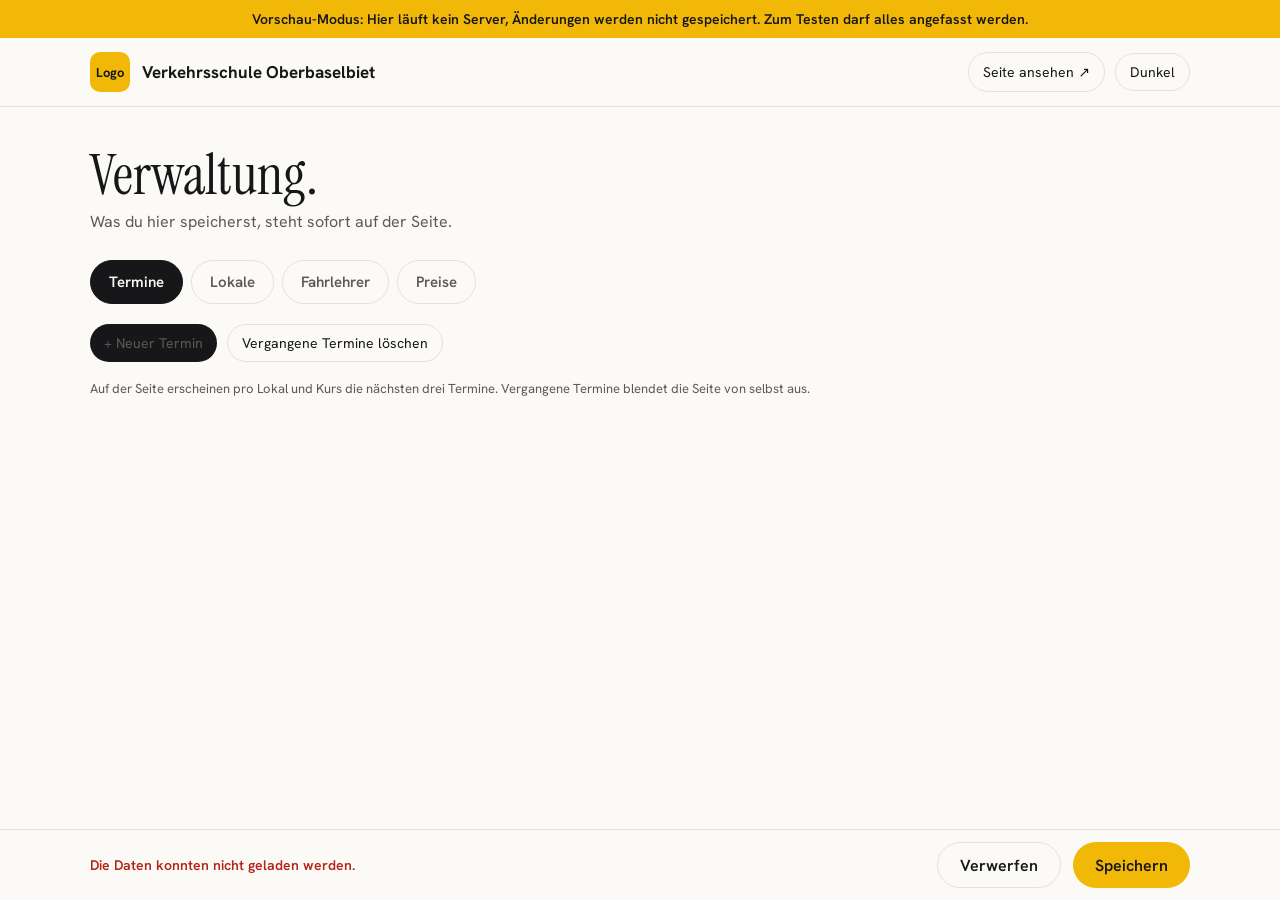
==== verwaltung/index.html @ 42000fa1 "Verwaltung für die Fahrlehrer: Login, Termine, Lokale, Fahrlehrer und Preise pflegen verwaltung/ ist" ====
<!doctype html>
<html lang="de-CH">
<head>
<meta charset="utf-8">
<meta name="viewport" content="width=device-width, initial-scale=1">
<meta name="robots" content="noindex, nofollow">
<title>Verwaltung · Verkehrsschule Oberbaselbiet</title>
<link rel="preconnect" href="https://fonts.googleapis.com">
<link href="https://fonts.googleapis.com/css2?family=Instrument+Serif:ital@0;1&family=Hanken+Grotesk:wght@400;500;600;700&display=swap" rel="stylesheet">
<style>
body{margin:0}
[hidden]{display:none !important}
.site{--bg:#FBFAF7;--surface:#FFFFFF;--line:#E6E2DA;--ink:#17171A;--muted:#5C5A57;--accent:#F2B807;--accentInk:#17171A;--soft:#F3F0E9;--rot:#B42318;--gruen:#1F7A3E;
  min-height:100vh;background:var(--bg);color:var(--ink);font-family:"Hanken Grotesk",system-ui,sans-serif;transition:background .3s,color .3s}
.site.dark{--bg:#0F1012;--surface:#181A1D;--line:#2A2D31;--ink:#F2F1EE;--muted:#A8A6A1;--accent:#F5C531;--accentInk:#111111;--soft:#1D2024;--rot:#F97066;--gruen:#5BD08A}
a{color:var(--ink)}
.serif{font-family:"Instrument Serif",Georgia,serif;font-weight:400}
input,textarea,select{font:inherit;color:var(--ink);background:var(--surface);border:1px solid var(--line);border-radius:12px;padding:12px 14px;min-height:46px;box-sizing:border-box;width:100%}
textarea{min-height:120px;line-height:1.5;resize:vertical}
input:focus,textarea:focus,select:focus{outline:2px solid var(--accent);outline-offset:1px}
input[type=checkbox]{width:22px;height:22px;min-height:22px;padding:0;margin:0}
label{display:flex;flex-direction:column;gap:6px;font-size:14px;font-weight:600}
label.zeile{flex-direction:row;align-items:center;gap:10px;font-weight:500}
.btn{display:inline-flex;align-items:center;justify-content:center;min-height:46px;padding:0 22px;border-radius:999px;border:none;background:var(--ink);color:var(--bg);font:inherit;font-weight:600;cursor:pointer;text-decoration:none;white-space:nowrap}
.btn:hover{opacity:.88}
.btn.gelb{background:var(--accent);color:var(--accentInk)}
.btn.ghost{background:transparent;color:var(--ink);border:1px solid var(--line)}
.btn.ghost:hover{border-color:var(--ink);opacity:1}
.btn.klein{min-height:38px;padding:0 14px;font-size:14px}
.btn:disabled{opacity:.5;cursor:default}
header{position:sticky;top:0;z-index:10;background:var(--bg);border-bottom:1px solid var(--line)}
.kopf{max-width:1100px;margin:0 auto;padding:14px 24px;display:flex;align-items:center;gap:16px;flex-wrap:wrap}
.kopf .logo{display:flex;align-items:center;gap:12px;text-decoration:none;font-weight:700;font-size:17px}
.kopf .logo span.mark{width:40px;height:40px;border-radius:10px;background:var(--accent);color:var(--accentInk);display:flex;align-items:center;justify-content:center;font-size:13px}
.kopf .rechts{margin-left:auto;display:flex;align-items:center;gap:10px;flex-wrap:wrap;font-size:14px;color:var(--muted)}
main{max-width:1100px;margin:0 auto;padding:40px 24px 120px}
h1{margin:0 0 8px;font-size:clamp(36px,5vw,56px);line-height:1}
.hinweis{background:var(--accent);color:var(--accentInk);text-align:center;font-size:14px;font-weight:600;padding:10px 16px}
.karte{background:var(--surface);border:1px solid var(--line);border-radius:20px;padding:24px;display:flex;flex-direction:column;gap:16px}
.reiter{display:flex;gap:8px;flex-wrap:wrap;margin:28px 0 20px}
.reiter button{background:transparent;border:1px solid var(--line);border-radius:999px;color:var(--muted);font:inherit;font-size:15px;font-weight:600;padding:0 18px;min-height:44px;cursor:pointer}
.reiter button[aria-selected=true]{background:var(--ink);color:var(--bg);border-color:var(--ink)}
.raster{display:grid;grid-template-columns:repeat(auto-fit,minmax(220px,1fr));gap:14px}
.liste{display:flex;flex-direction:column;gap:14px}
.eintrag{background:var(--surface);border:1px solid var(--line);border-radius:16px;padding:18px;display:flex;flex-direction:column;gap:14px}
.eintrag.vorbei{opacity:.6}
.eintrag .titel{display:flex;justify-content:space-between;align-items:center;gap:12px;flex-wrap:wrap}
.eintrag .titel strong{font-size:17px}
.eintrag .vorschau{font-size:15px;color:var(--muted)}
.tage{display:flex;flex-wrap:wrap;gap:8px;align-items:center}
.tage input{width:auto;min-width:160px}
.tage button{background:transparent;border:1px solid var(--line);border-radius:999px;min-height:38px;padding:0 12px;font:inherit;font-size:14px;cursor:pointer;color:var(--ink)}
.fuss{position:fixed;left:0;right:0;bottom:0;background:var(--bg);border-top:1px solid var(--line);padding:12px 24px}
.fuss .innen{max-width:1100px;margin:0 auto;display:flex;align-items:center;gap:12px;flex-wrap:wrap}
.fuss .meldung{font-size:14px;color:var(--muted);flex:1 1 200px}
.fuss .meldung.ok{color:var(--gruen)}
.fuss .meldung.fehler{color:var(--rot);font-weight:600}
.lokalgruppe h2{margin:28px 0 12px;font-size:30px}
.lokalgruppe:first-child h2{margin-top:0}
.klein{font-size:13px;color:var(--muted);font-weight:400}
.fehlertext{color:var(--rot);font-weight:600;font-size:15px}
.login{max-width:420px;margin:40px auto 0}
.zeile-oben{display:flex;justify-content:space-between;align-items:flex-end;gap:16px;flex-wrap:wrap}
@media (max-width:600px){main{padding:28px 16px 140px}.karte,.eintrag{padding:16px}}
</style>
</head>
<body>
<div class="site" id="site">
<div class="hinweis" id="vorschau-hinweis" hidden>Vorschau-Modus: Hier läuft kein Server, Änderungen werden nicht gespeichert. Zum Testen darf alles angefasst werden.</div>
<header>
<div class="kopf">
<a class="logo" href="../"><span class="mark">Logo</span>Verkehrsschule Oberbaselbiet</a>
<div class="rechts">
<span id="wer" hidden></span>
<a class="btn ghost klein" href="../" target="_blank" rel="noopener">Seite ansehen ↗</a>
<button type="button" class="btn ghost klein" data-action="theme">Dunkel</button>
<button type="button" class="btn ghost klein" data-action="logout" hidden>Abmelden</button>
</div>
</div>
</header>

<main>
<section id="login" hidden>
<div class="login karte">
<h1 class="serif">Verwaltung.</h1>
<p style="margin:0;color:var(--muted);line-height:1.5">Hier pflegt ihr Termine, Lokale, Fahrlehrer und Preise. Melde dich mit deinem Login an.</p>
<form id="login-form" style="display:flex;flex-direction:column;gap:14px">
<label>Benutzername<input type="text" name="benutzer" autocomplete="username" required></label>
<label>Passwort<input type="password" name="passwort" autocomplete="current-password" required></label>
<p class="fehlertext" id="login-fehler" hidden></p>
<button type="submit" class="btn gelb">Anmelden</button>
</form>
</div>
</section>

<section id="app" hidden>
<div class="zeile-oben">
<div>
<h1 class="serif">Verwaltung.</h1>
<p style="margin:0;color:var(--muted)">Was du hier speicherst, steht sofort auf der Seite.</p>
</div>
</div>

<div class="reiter" role="tablist">
<button type="button" role="tab" aria-selected="true" data-reiter="termine">Termine</button>
<button type="button" role="tab" aria-selected="false" data-reiter="lokale">Lokale</button>
<button type="button" role="tab" aria-selected="false" data-reiter="fahrlehrer">Fahrlehrer</button>
<button type="button" role="tab" aria-selected="false" data-reiter="kurse">Preise</button>
</div>

<div id="reiter-termine" role="tabpanel">
<div style="display:flex;gap:10px;flex-wrap:wrap;margin-bottom:18px">
<button type="button" class="btn klein" data-action="termin-neu">+ Neuer Termin</button>
<button type="button" class="btn ghost klein" data-action="vergangene-loeschen">Vergangene Termine löschen</button>
</div>
<p class="klein" style="margin:0 0 16px">Auf der Seite erscheinen pro Lokal und Kurs die nächsten drei Termine. Vergangene Termine blendet die Seite von selbst aus.</p>
<div id="termine-liste"></div>
</div>

<div id="reiter-lokale" role="tabpanel" hidden>
<p class="klein" style="margin:0 0 16px">Die Adresse wird für «Route planen» verwendet. Ohne Adresse steht «[Adresse folgt]». Das Foto ist ein Pfad im Ordner bilder, zum Beispiel bilder/lokal-gelterkinden.jpg.</p>
<div id="lokale-liste" class="liste"></div>
</div>

<div id="reiter-fahrlehrer" role="tabpanel" hidden>
<p class="klein" style="margin:0 0 16px">Kurzportrait: höchstens fünf Sätze, per Du. Die vier Fragen: Was ist dir beim Unterrichten wichtig? Welches Auto, Schaltung oder Automat, welche Kategorien? Welche Region? Etwas Persönliches. Der Bildausschnitt steht als «x% y%», zum Beispiel «50% 30%», damit das Gesicht im Bild bleibt.</p>
<div id="fahrlehrer-liste" class="liste"></div>
</div>

<div id="reiter-kurse" role="tabpanel" hidden>
<p class="klein" style="margin:0 0 16px">Preis ohne «CHF», zum Beispiel 220.00. Leer lassen zeigt «CHF XX.XX».</p>
<div id="kurse-liste" class="liste"></div>
</div>
</section>
</main>

<div class="fuss" id="fuss" hidden>
<div class="innen">
<span class="meldung" id="meldung"></span>
<button type="button" class="btn ghost" data-action="verwerfen">Verwerfen</button>
<button type="button" class="btn gelb" data-action="speichern">Speichern</button>
</div>
</div>
</div>
<script src="verwaltung.js"></script>
</body>
</html>
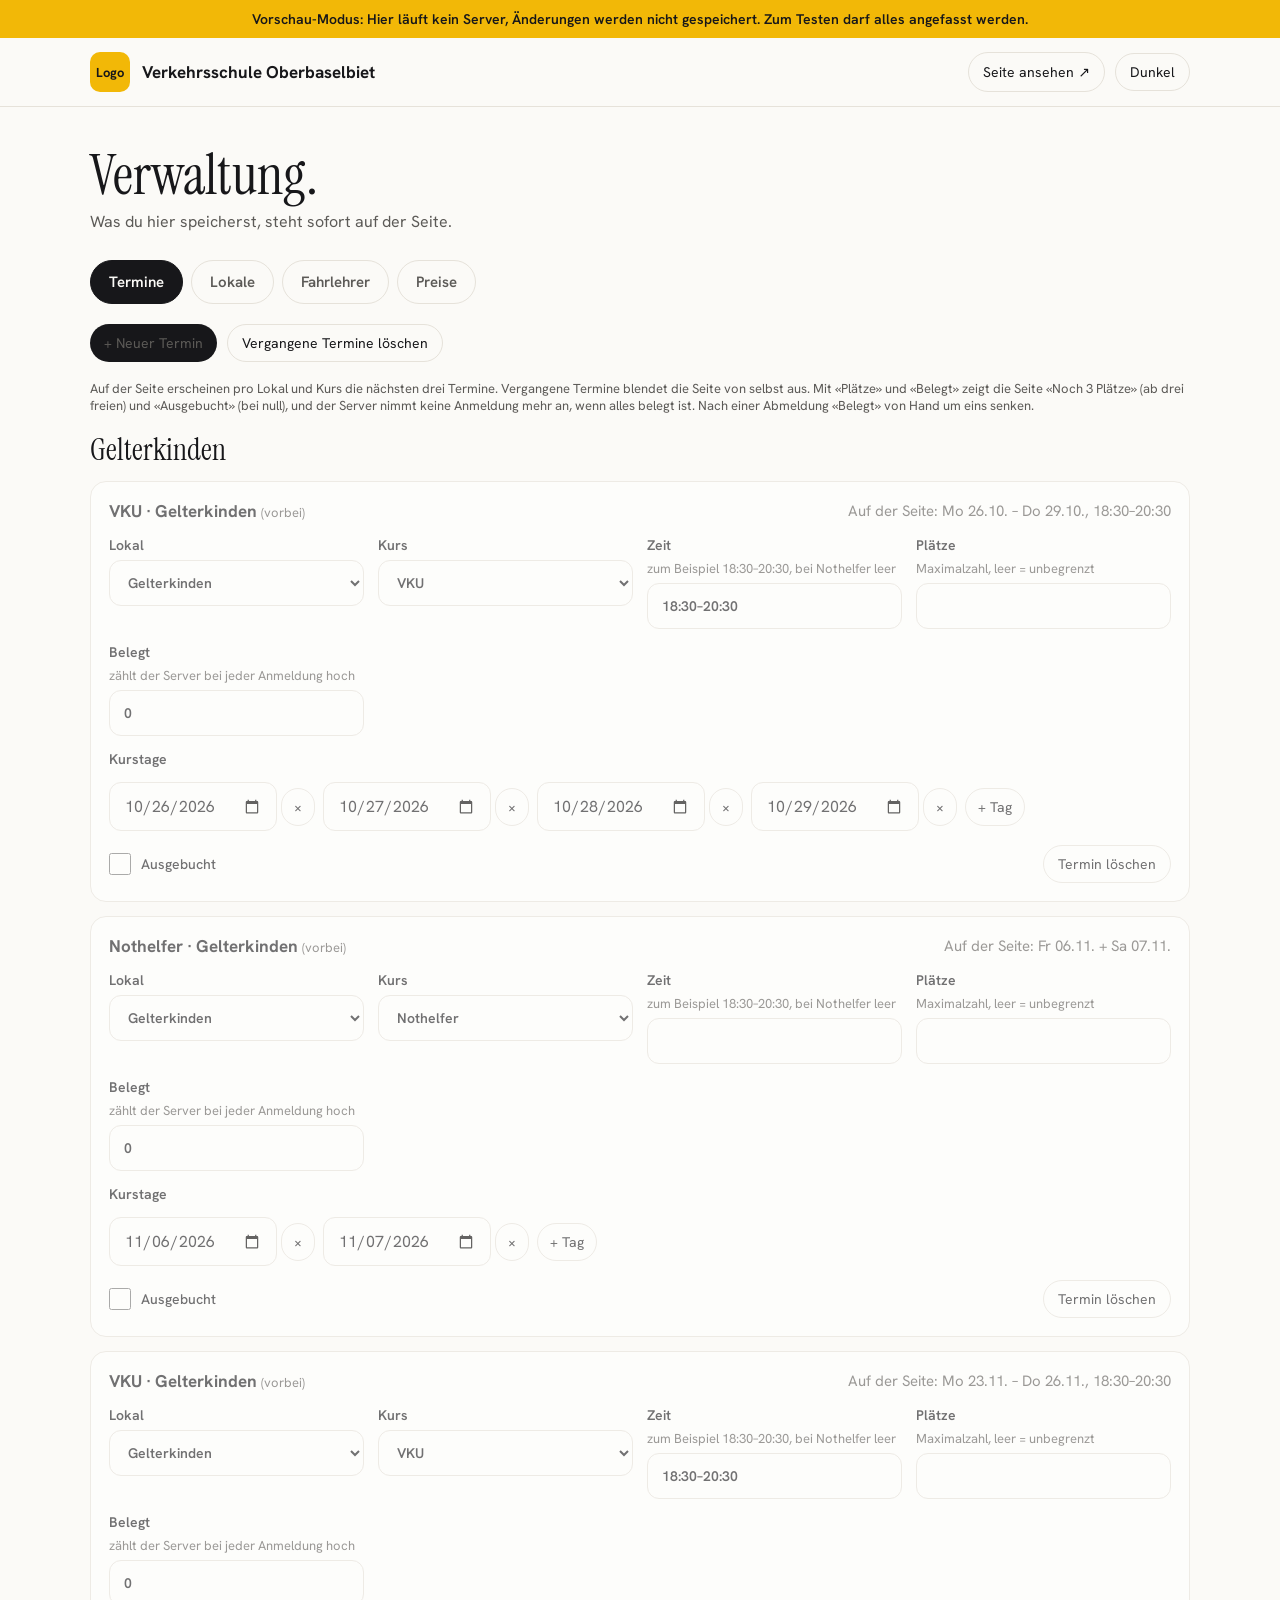
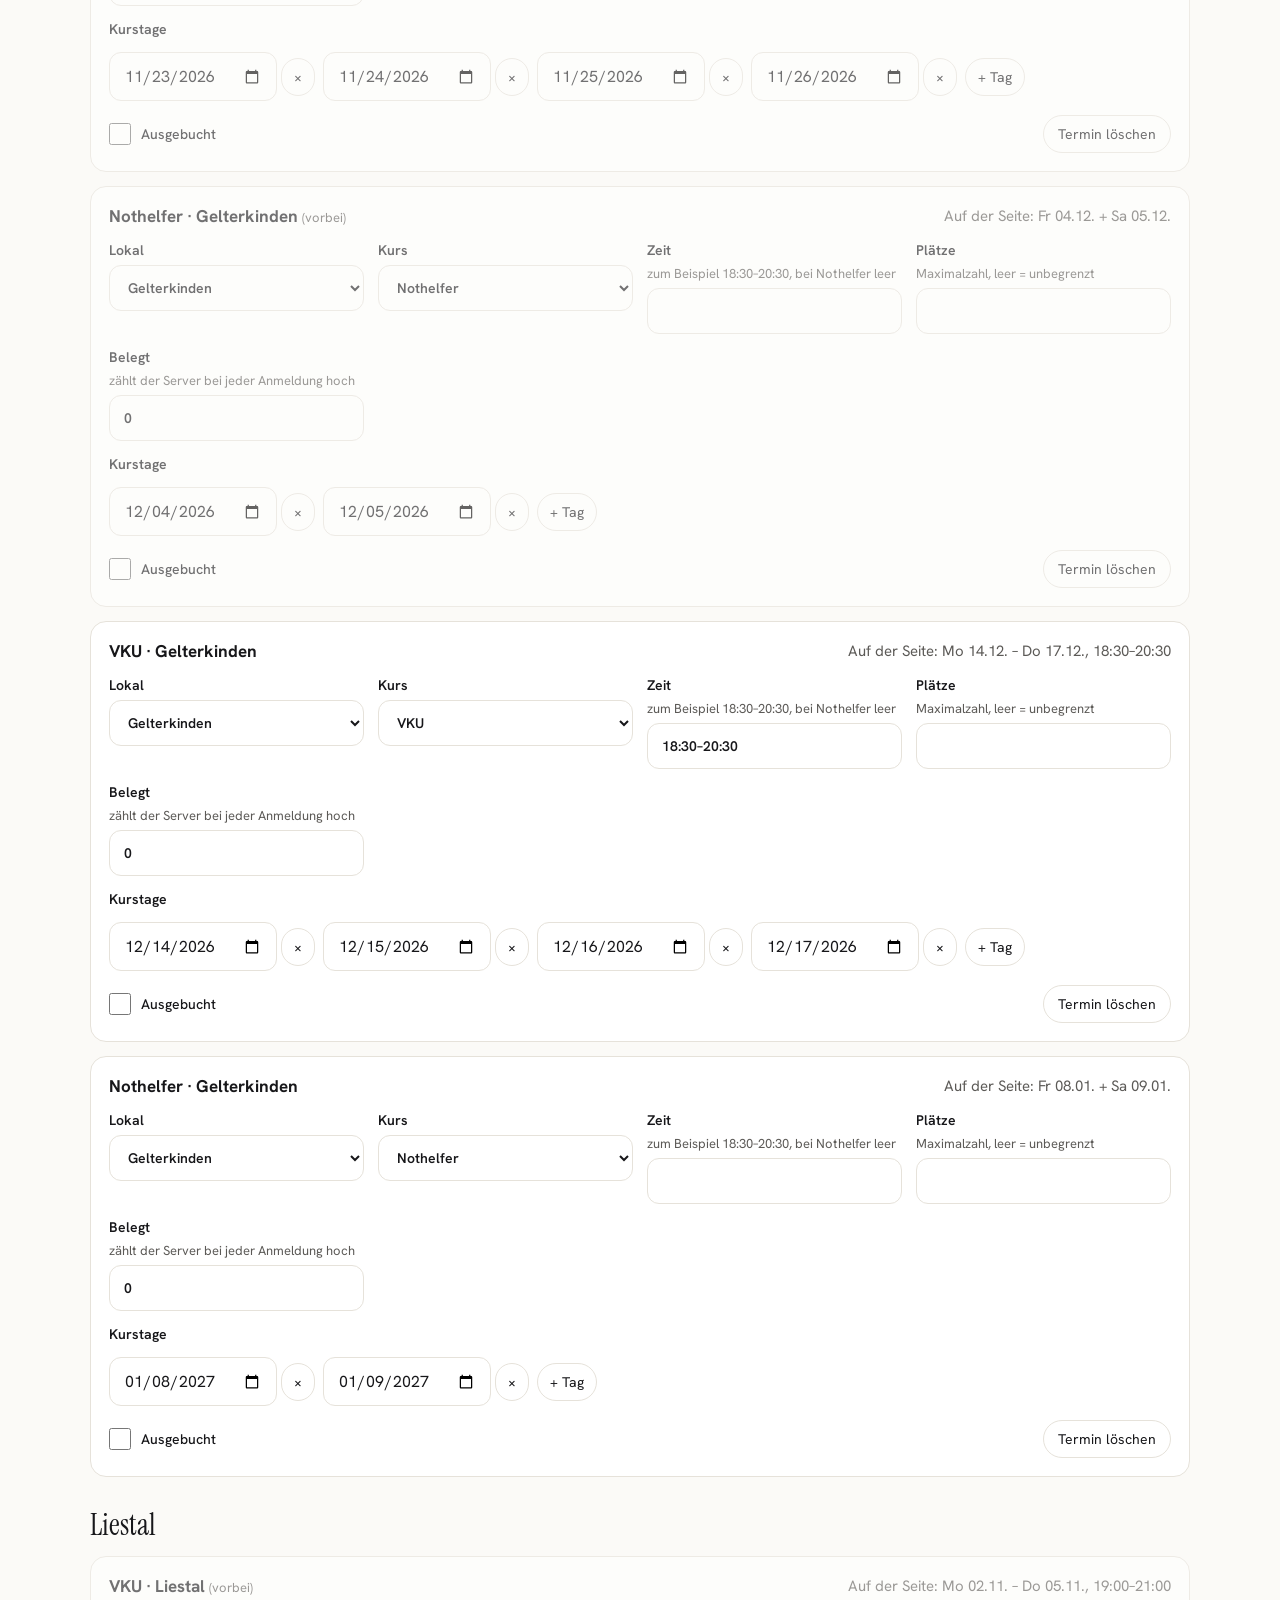
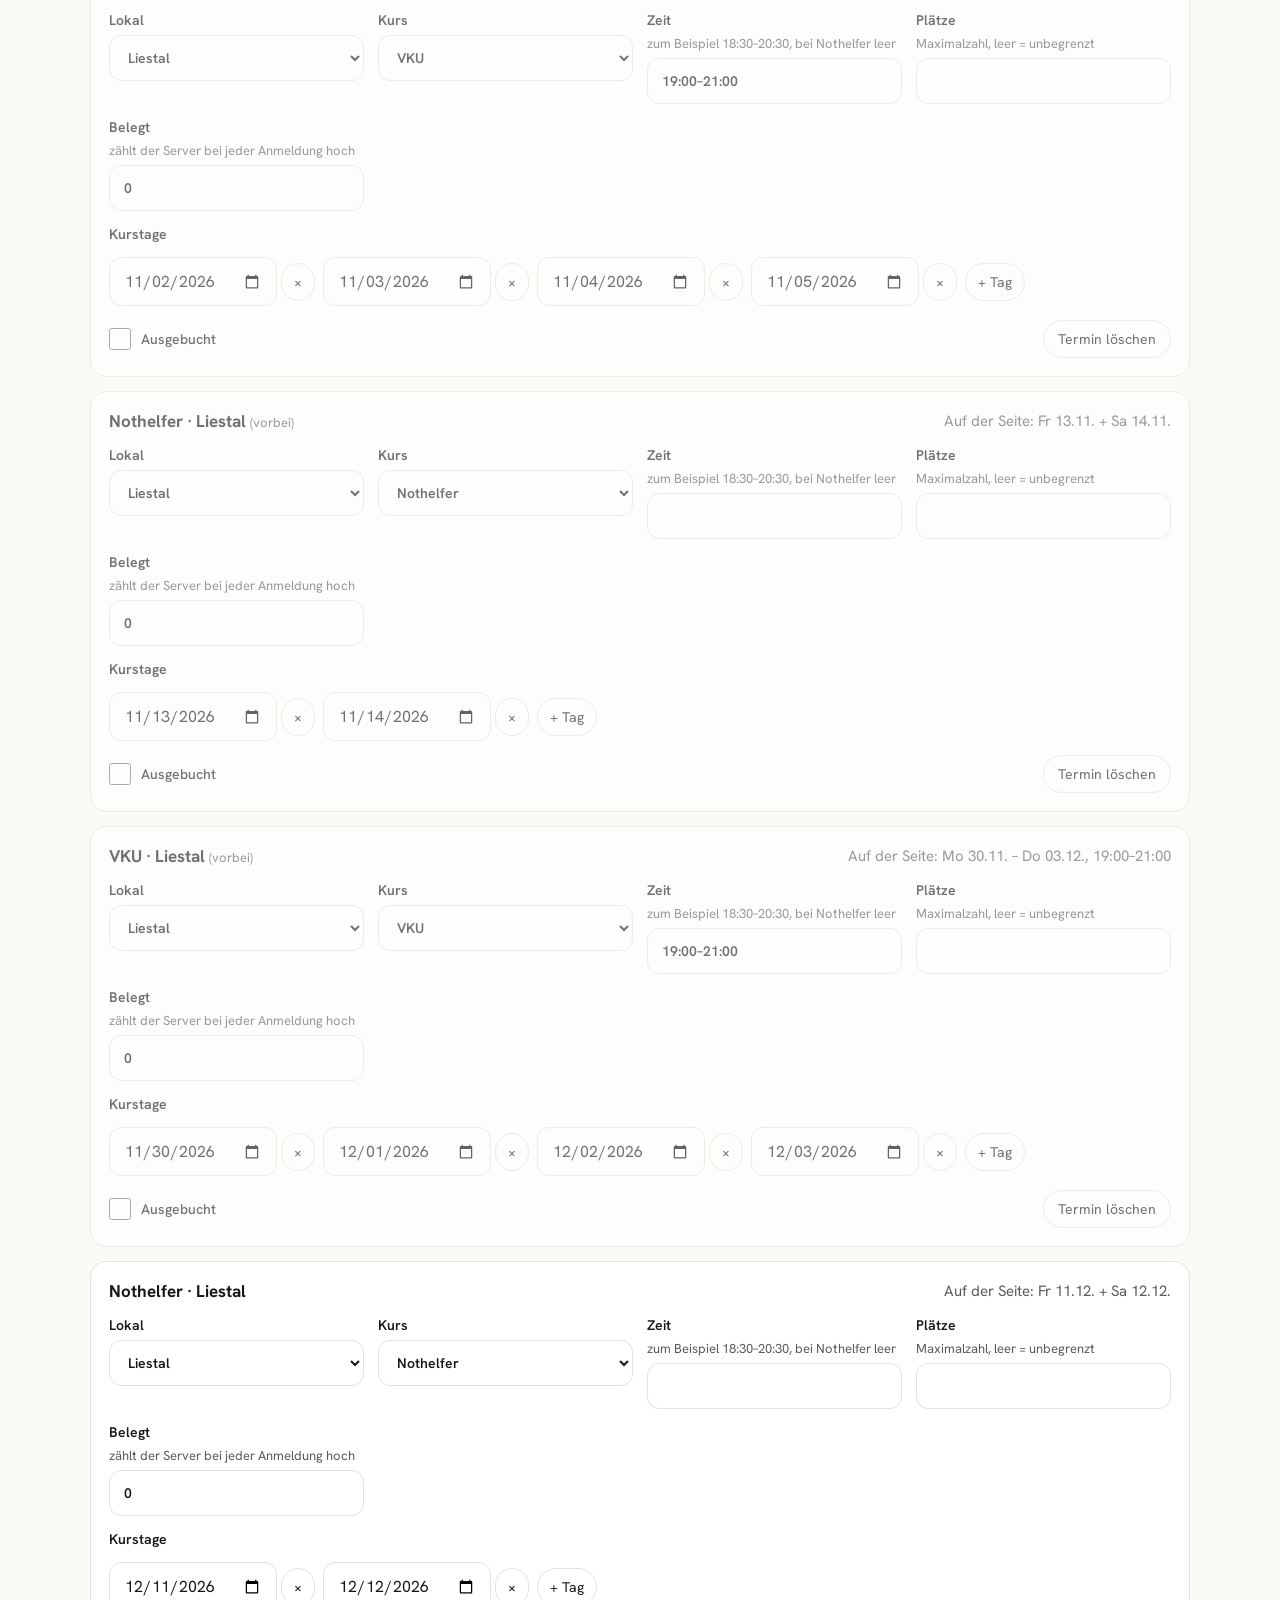
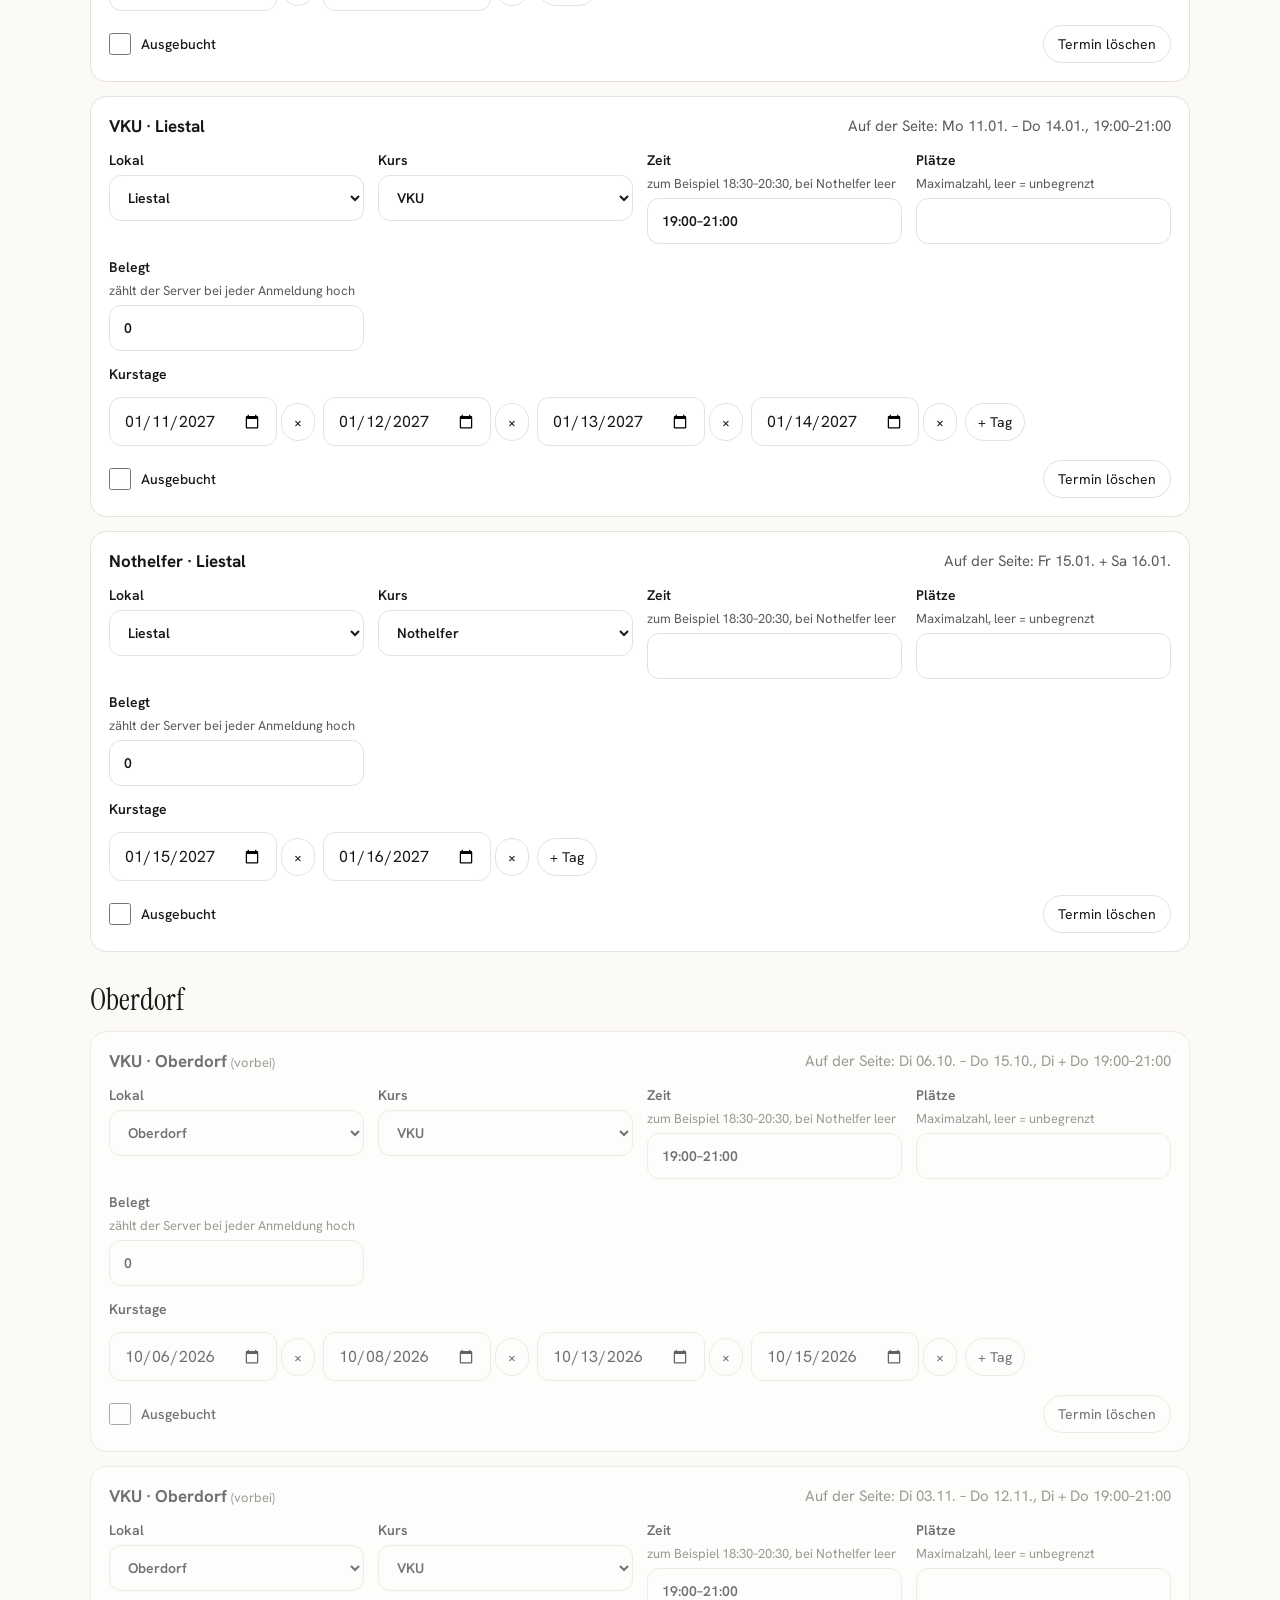
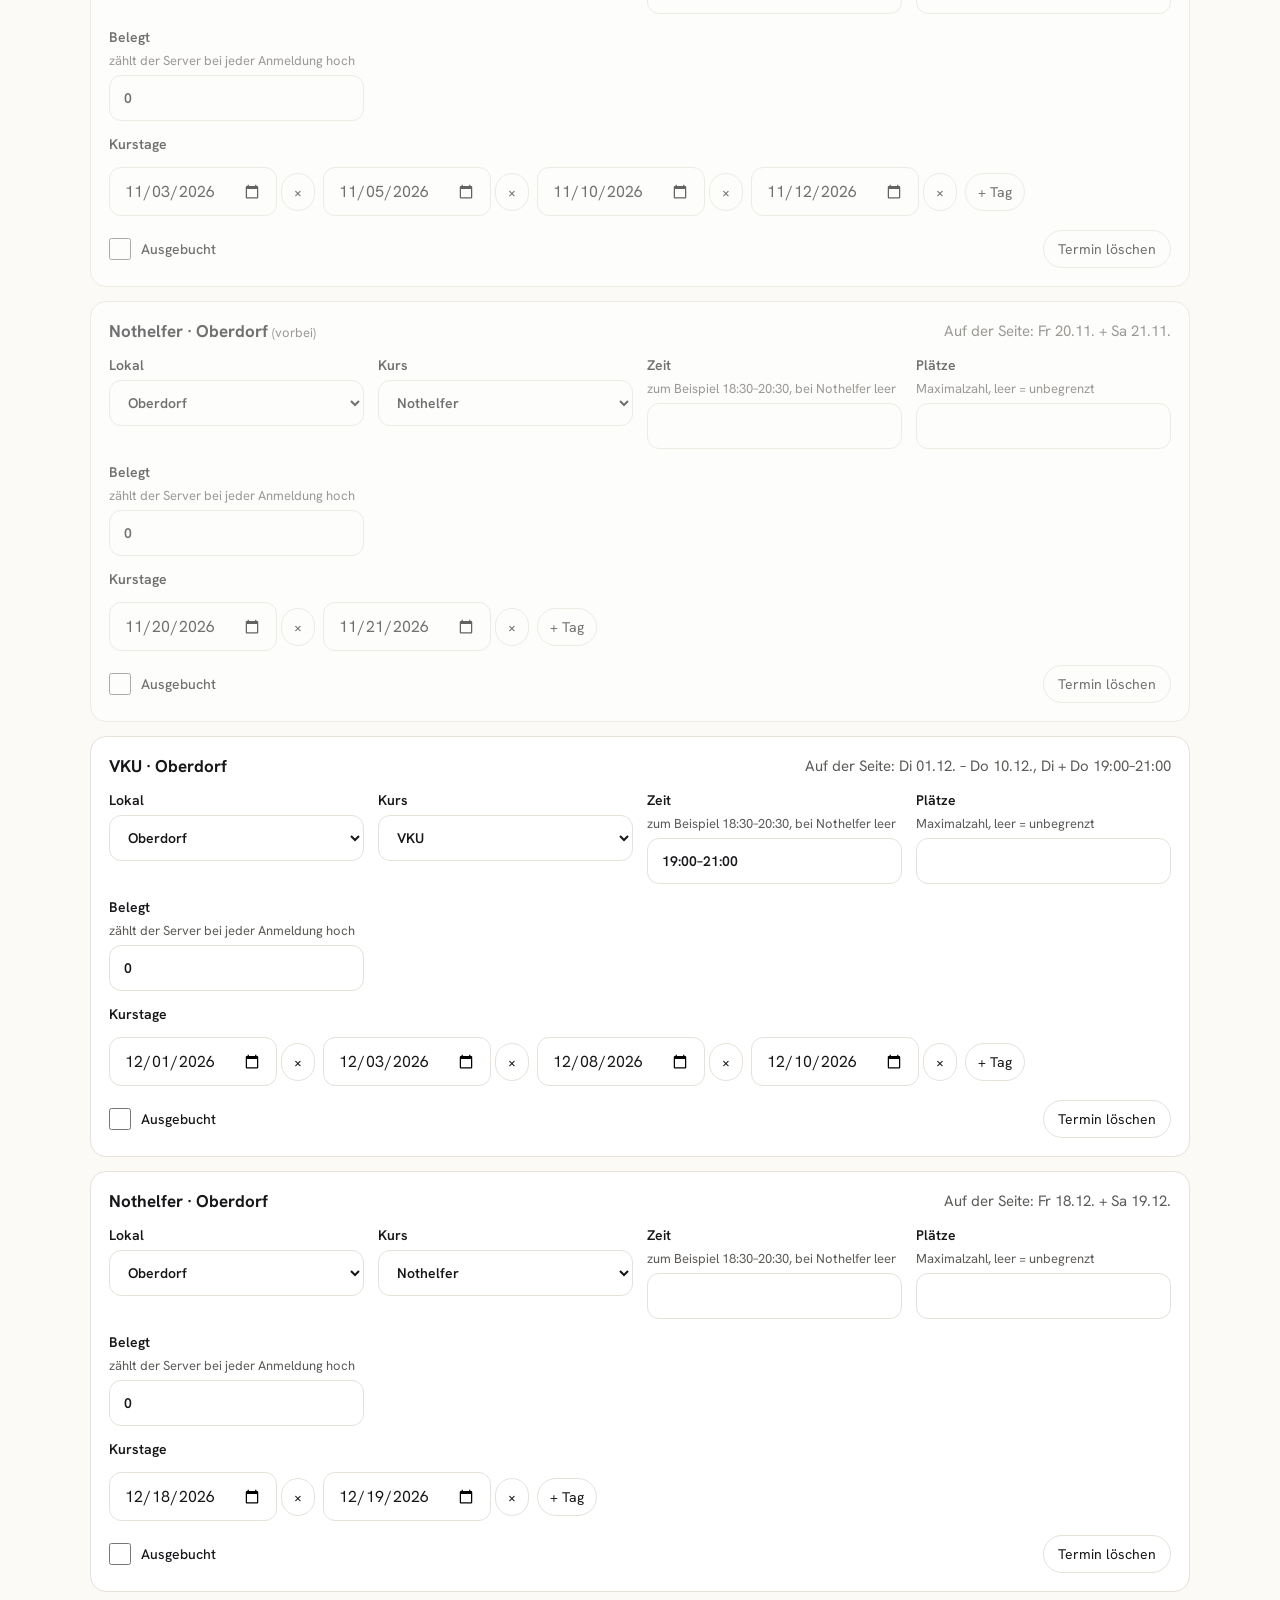
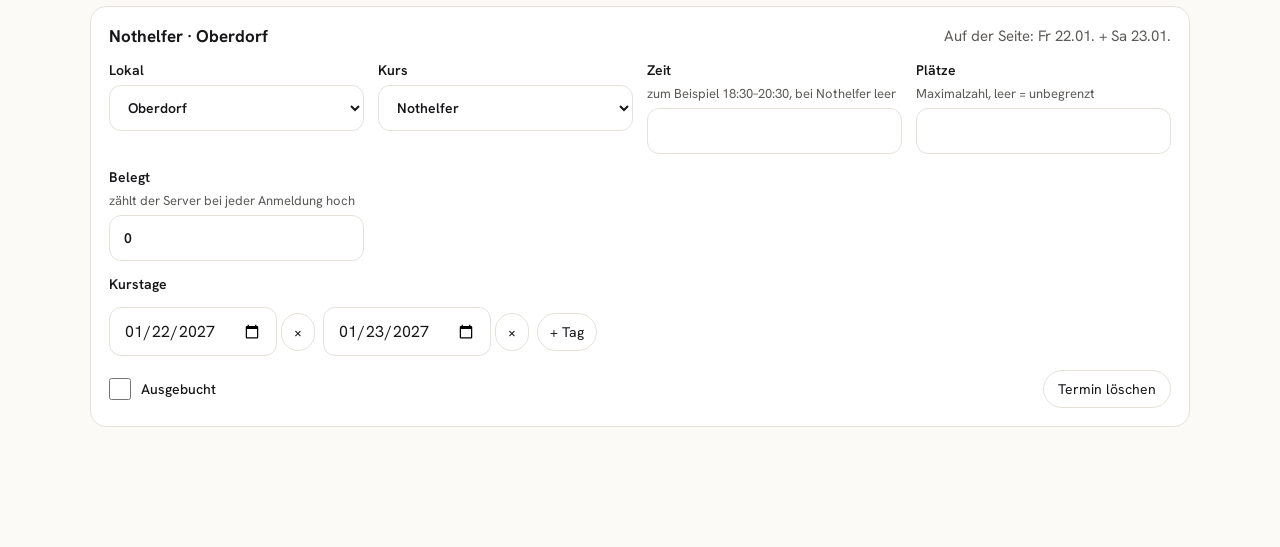
==== commit 0a2bcf01: "Termine: Maximalzahl Plätze und Belegung, keine Überbuchung mehr Pro Termin in der Verwaltung «Plätz" ====
--- a/verwaltung/index.html
+++ b/verwaltung/index.html
@@ -113,7 +113,7 @@
 <button type="button" class="btn klein" data-action="termin-neu">+ Neuer Termin</button>
 <button type="button" class="btn ghost klein" data-action="vergangene-loeschen">Vergangene Termine löschen</button>
 </div>
-<p class="klein" style="margin:0 0 16px">Auf der Seite erscheinen pro Lokal und Kurs die nächsten drei Termine. Vergangene Termine blendet die Seite von selbst aus.</p>
+<p class="klein" style="margin:0 0 16px">Auf der Seite erscheinen pro Lokal und Kurs die nächsten drei Termine. Vergangene Termine blendet die Seite von selbst aus. Mit «Plätze» und «Belegt» zeigt die Seite «Noch 3 Plätze» (ab drei freien) und «Ausgebucht» (bei null), und der Server nimmt keine Anmeldung mehr an, wenn alles belegt ist. Nach einer Abmeldung «Belegt» von Hand um eins senken.</p>
 <div id="termine-liste"></div>
 </div>
 
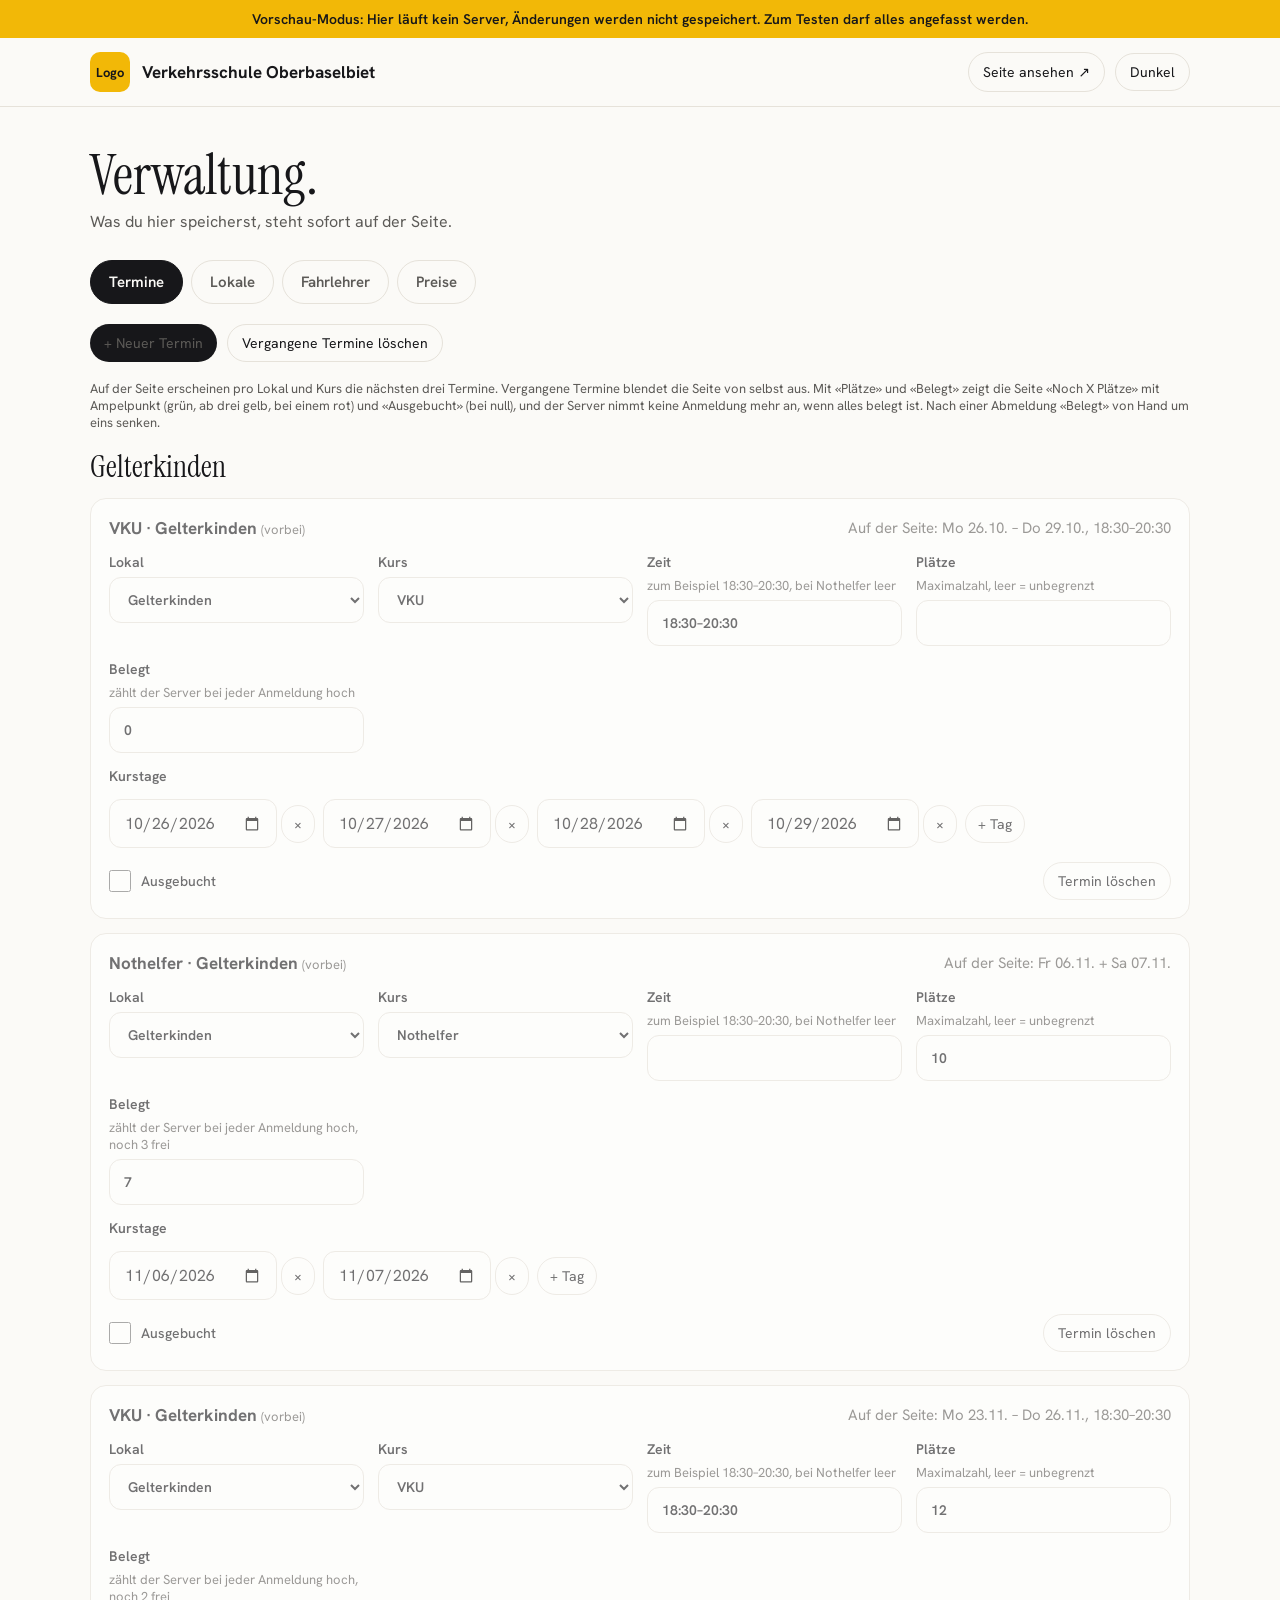
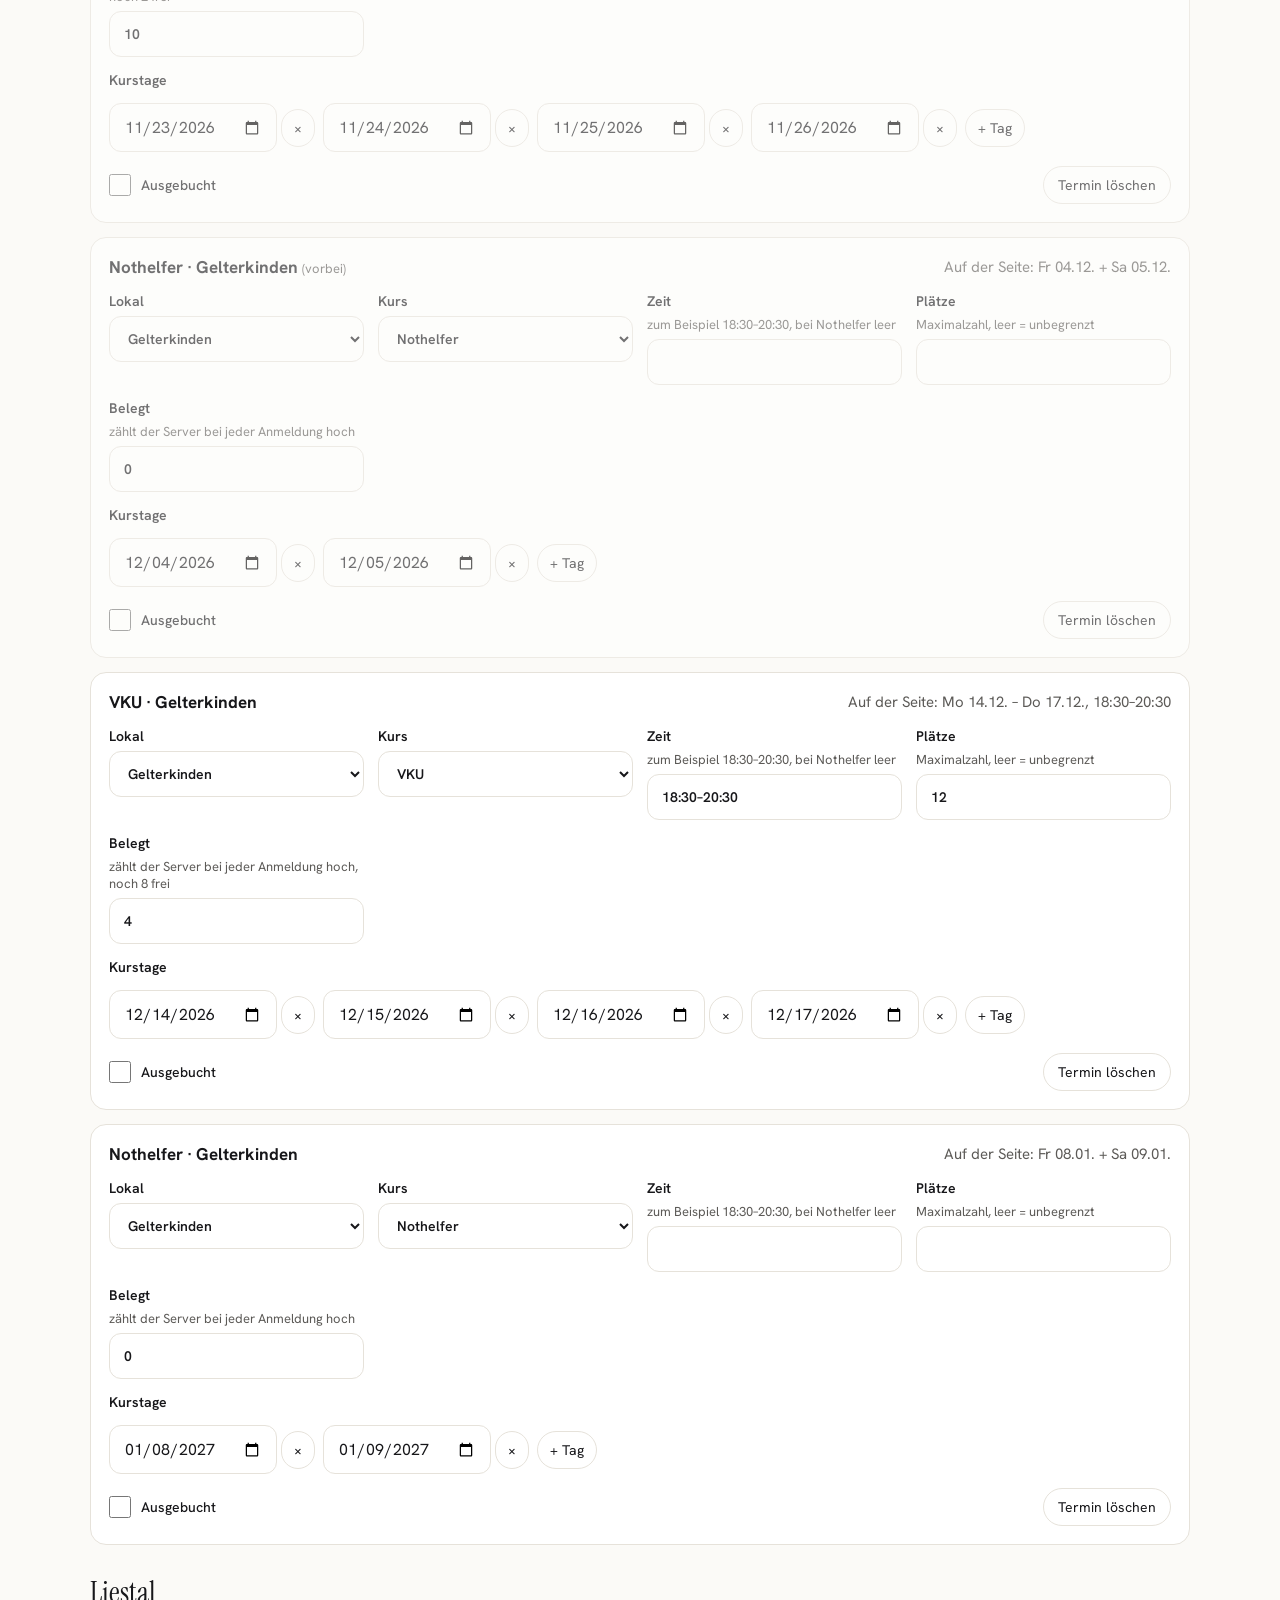
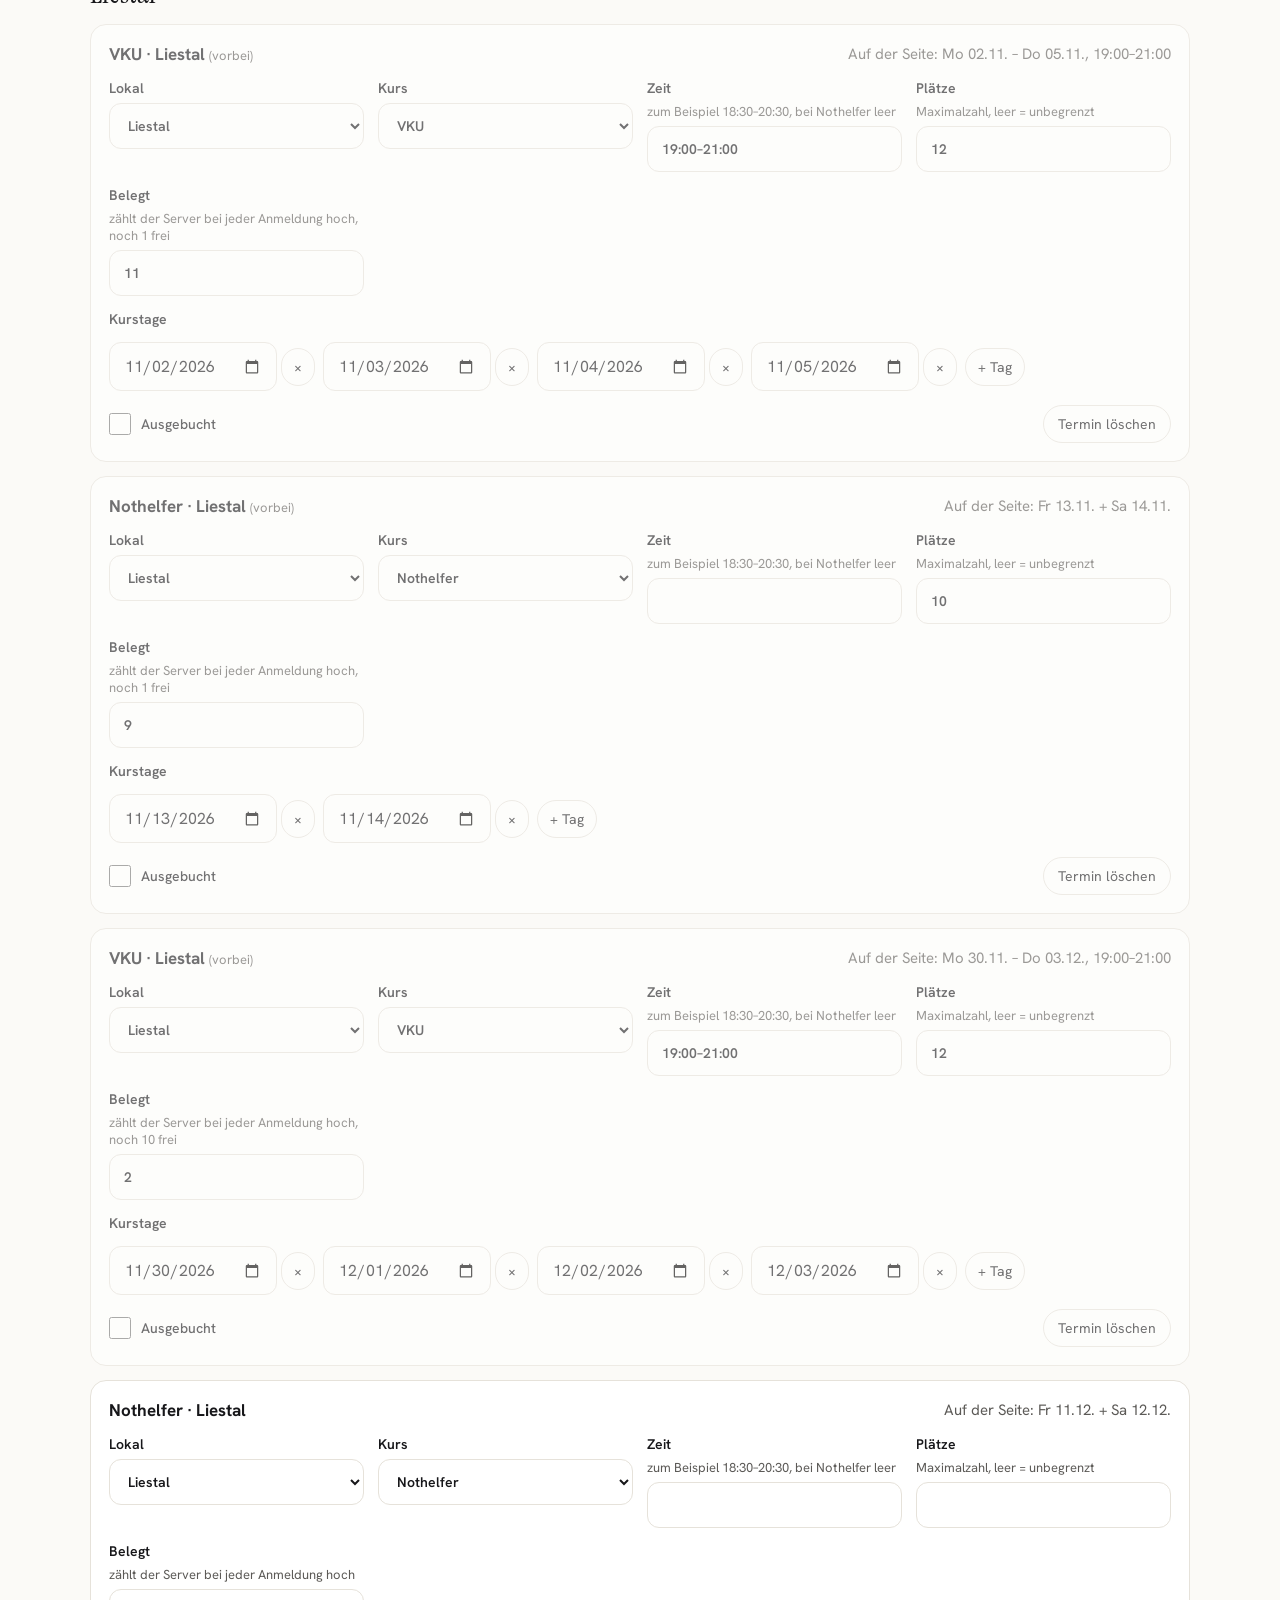
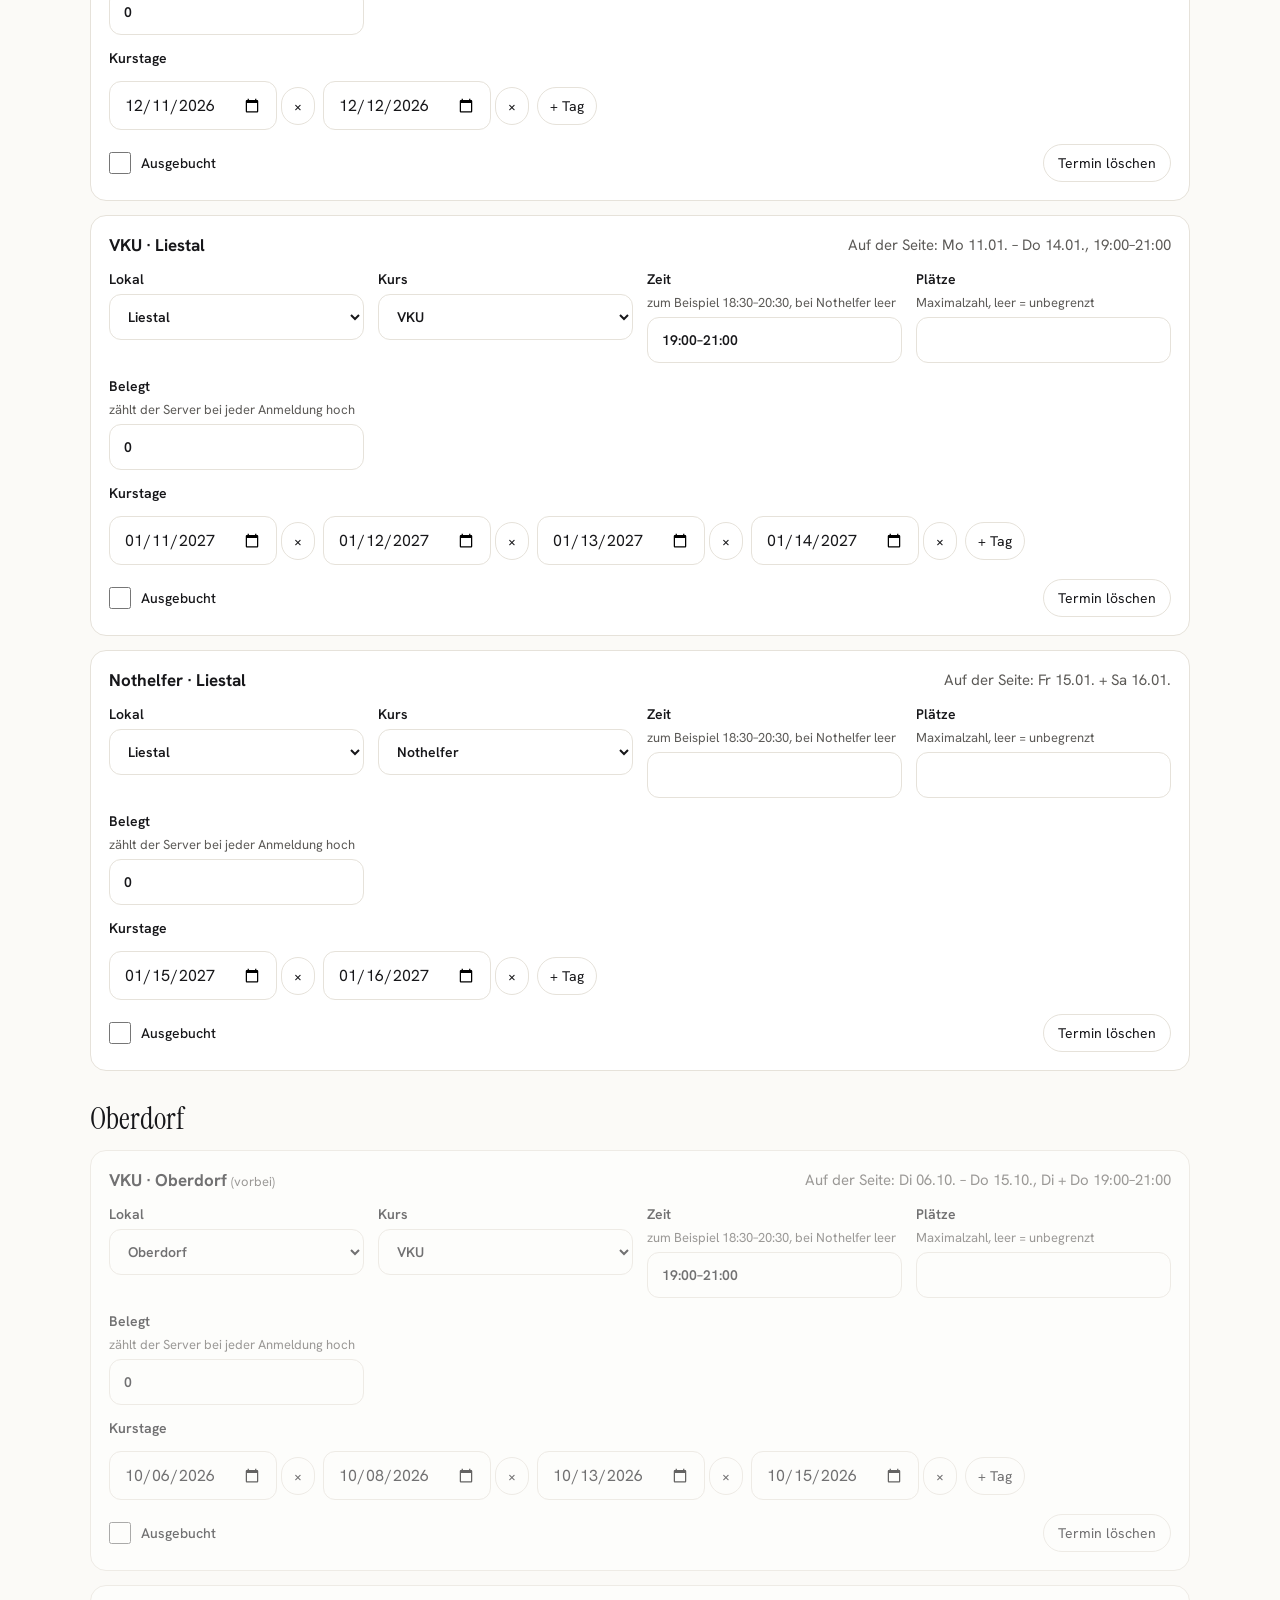
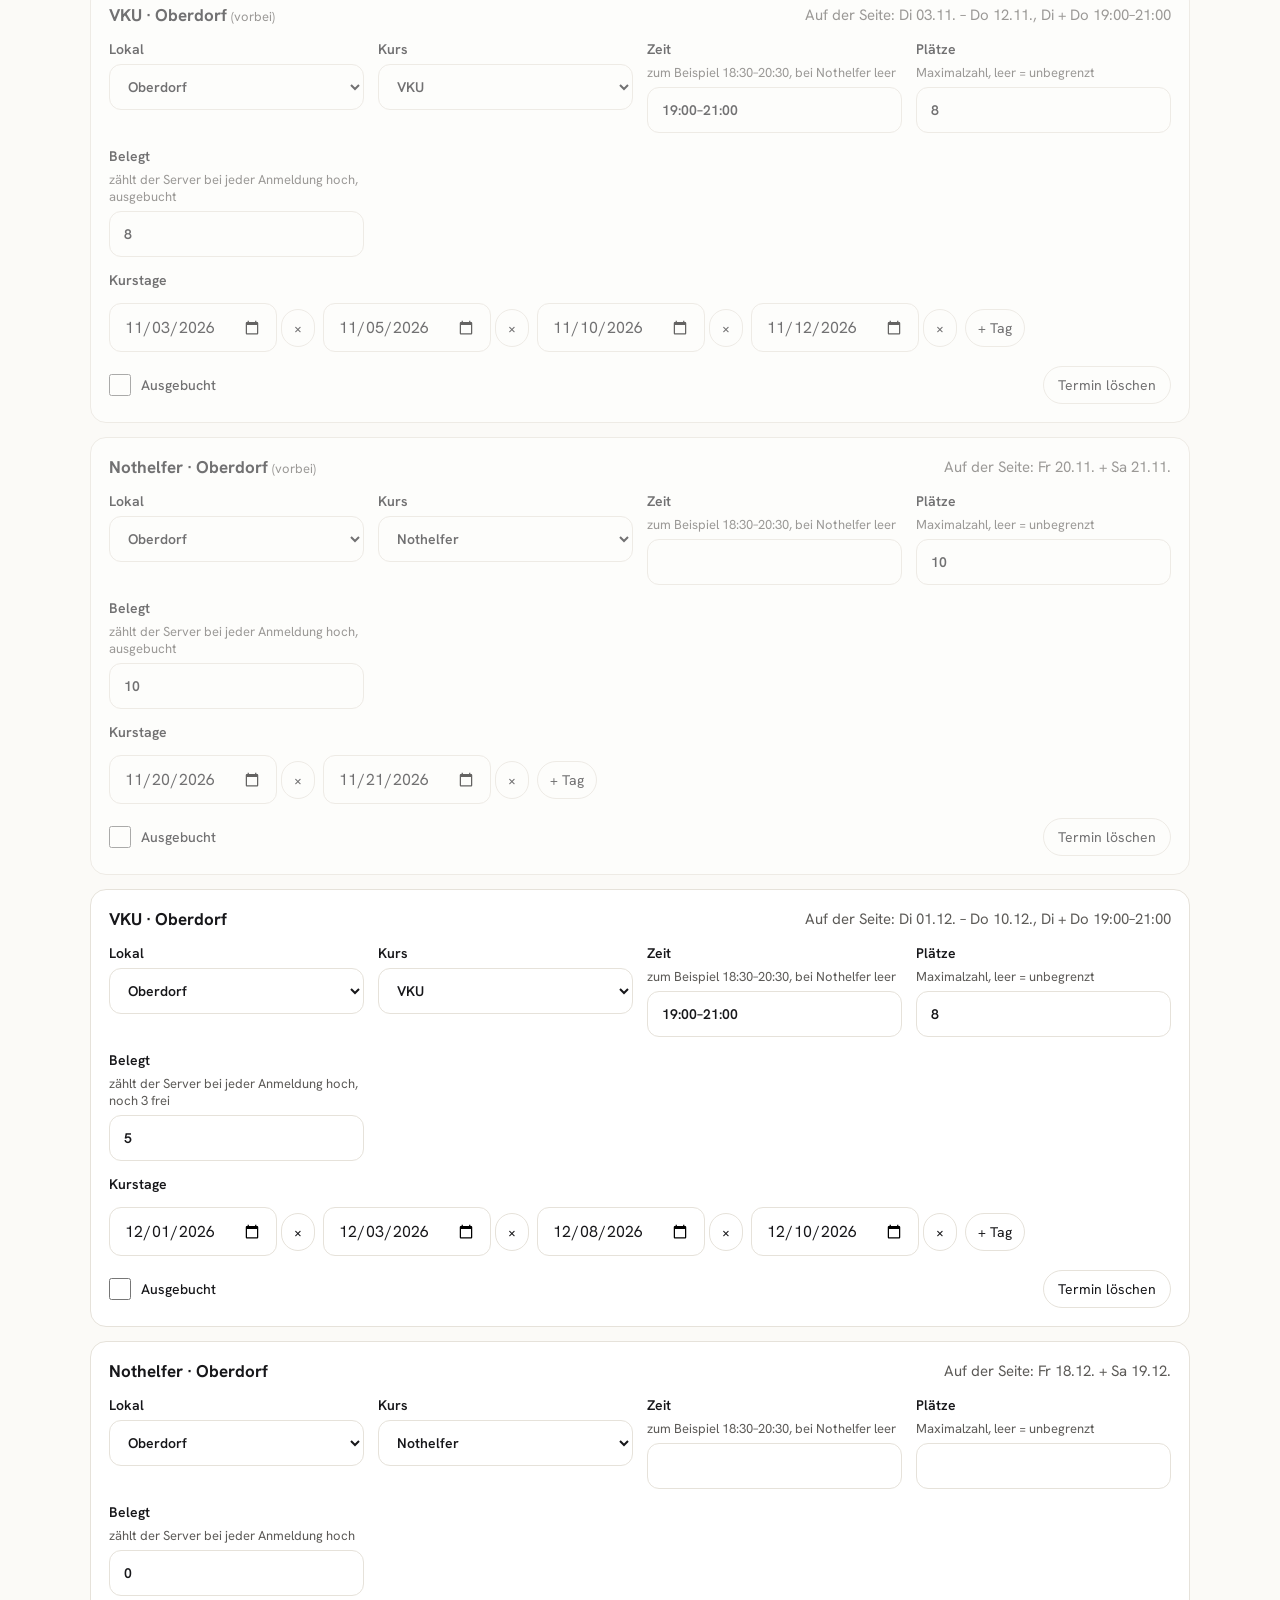
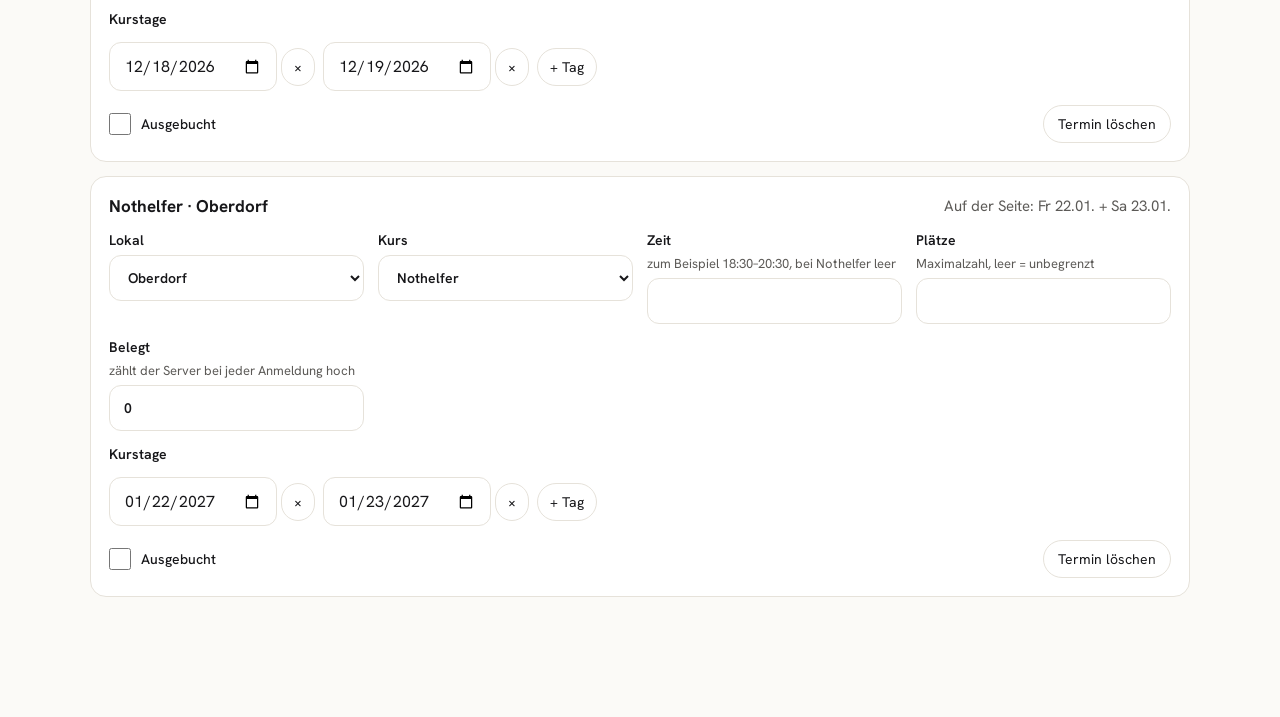
==== commit 6a236ad2: "Freie Plätze immer anzeigen, mit Ampelpunkt Sobald ein Maximum gesetzt ist, steht «Noch X Plätze» un" ====
--- a/verwaltung/index.html
+++ b/verwaltung/index.html
@@ -113,7 +113,7 @@
 <button type="button" class="btn klein" data-action="termin-neu">+ Neuer Termin</button>
 <button type="button" class="btn ghost klein" data-action="vergangene-loeschen">Vergangene Termine löschen</button>
 </div>
-<p class="klein" style="margin:0 0 16px">Auf der Seite erscheinen pro Lokal und Kurs die nächsten drei Termine. Vergangene Termine blendet die Seite von selbst aus. Mit «Plätze» und «Belegt» zeigt die Seite «Noch 3 Plätze» (ab drei freien) und «Ausgebucht» (bei null), und der Server nimmt keine Anmeldung mehr an, wenn alles belegt ist. Nach einer Abmeldung «Belegt» von Hand um eins senken.</p>
+<p class="klein" style="margin:0 0 16px">Auf der Seite erscheinen pro Lokal und Kurs die nächsten drei Termine. Vergangene Termine blendet die Seite von selbst aus. Mit «Plätze» und «Belegt» zeigt die Seite «Noch X Plätze» mit Ampelpunkt (grün, ab drei gelb, bei einem rot) und «Ausgebucht» (bei null), und der Server nimmt keine Anmeldung mehr an, wenn alles belegt ist. Nach einer Abmeldung «Belegt» von Hand um eins senken.</p>
 <div id="termine-liste"></div>
 </div>
 
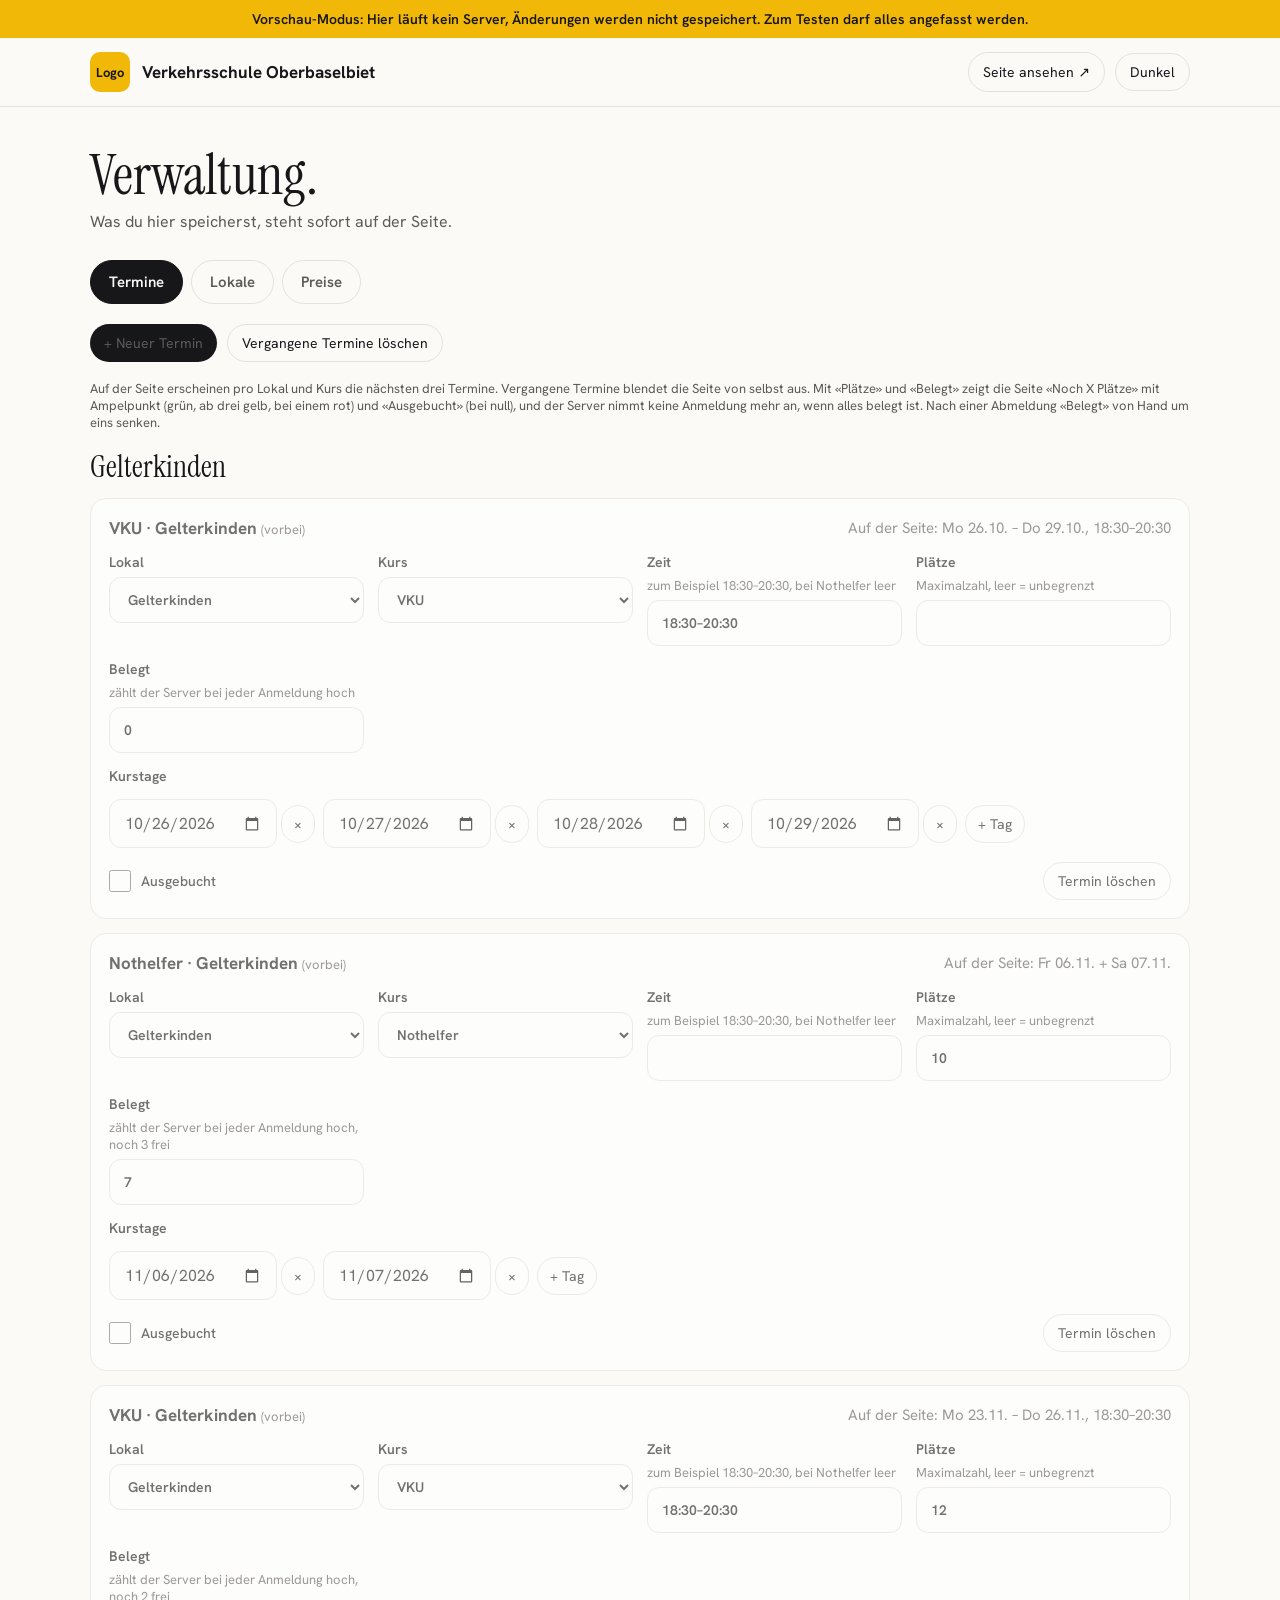
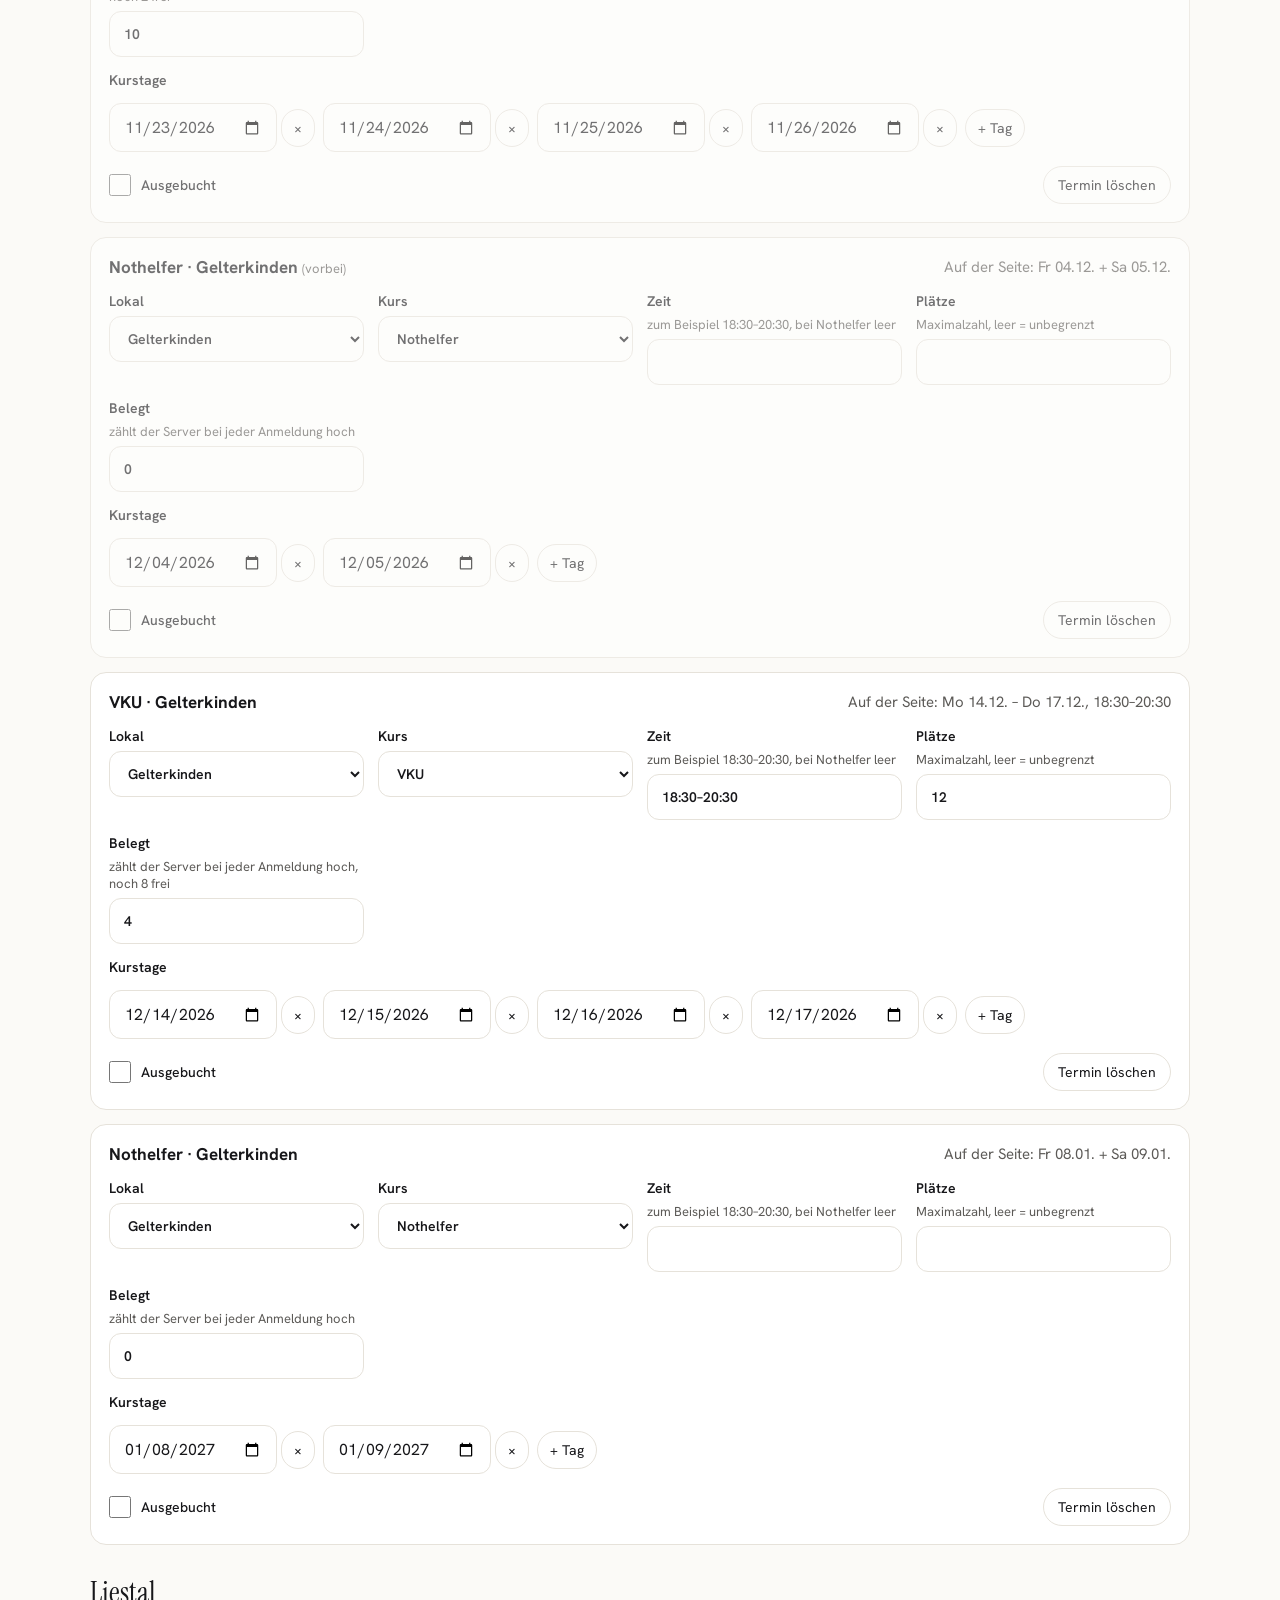
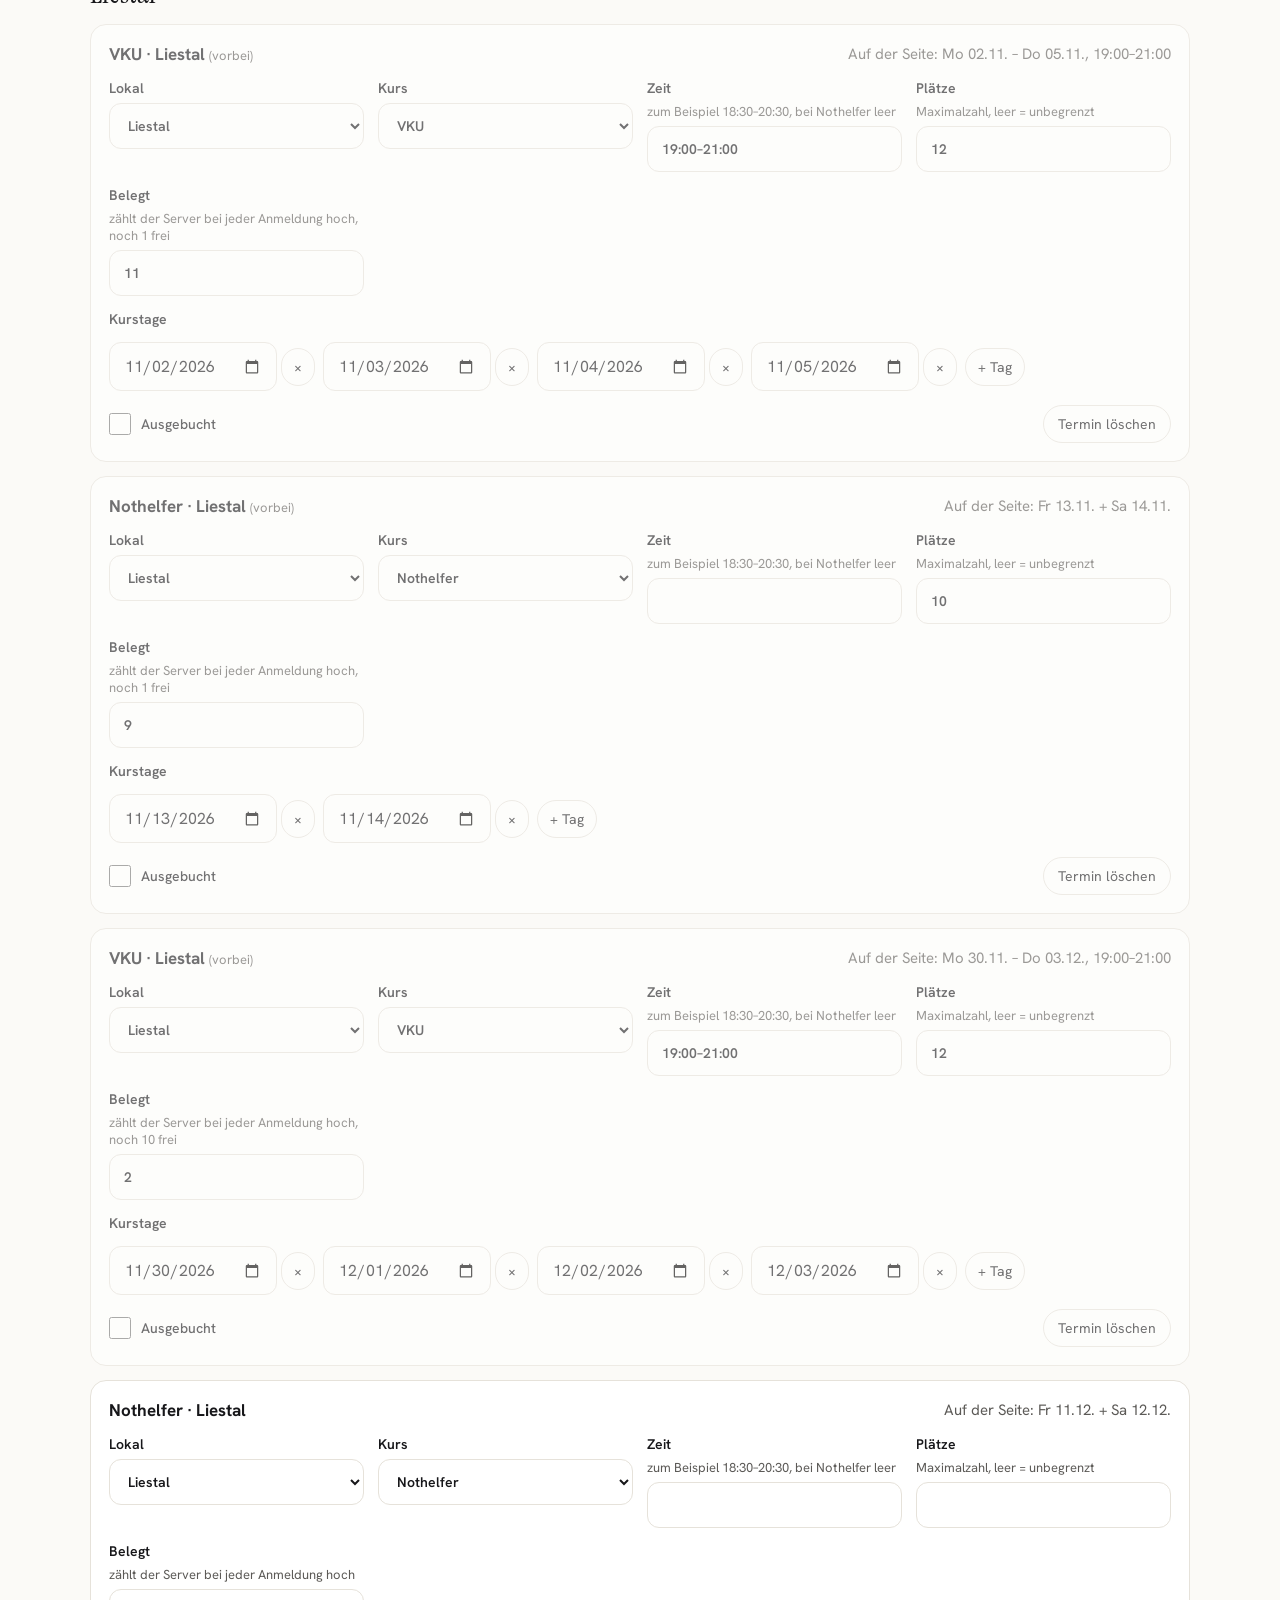
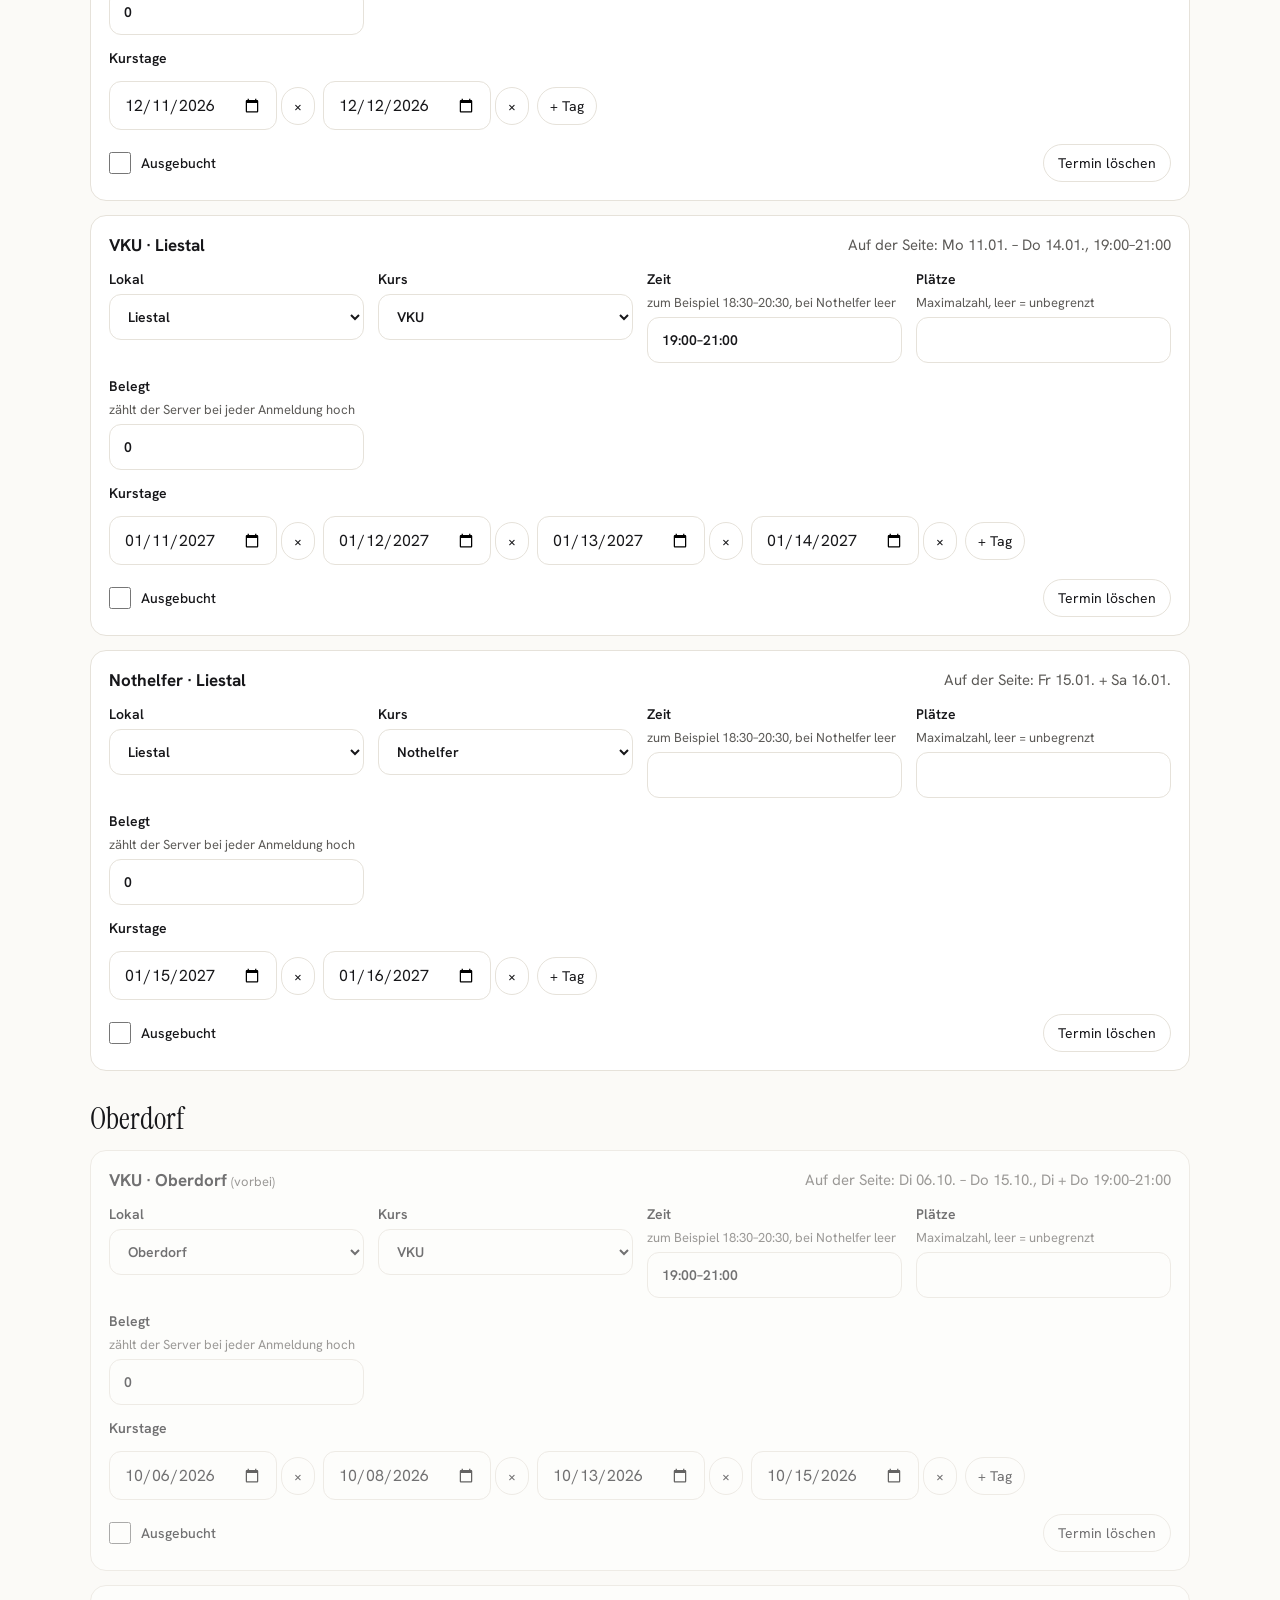
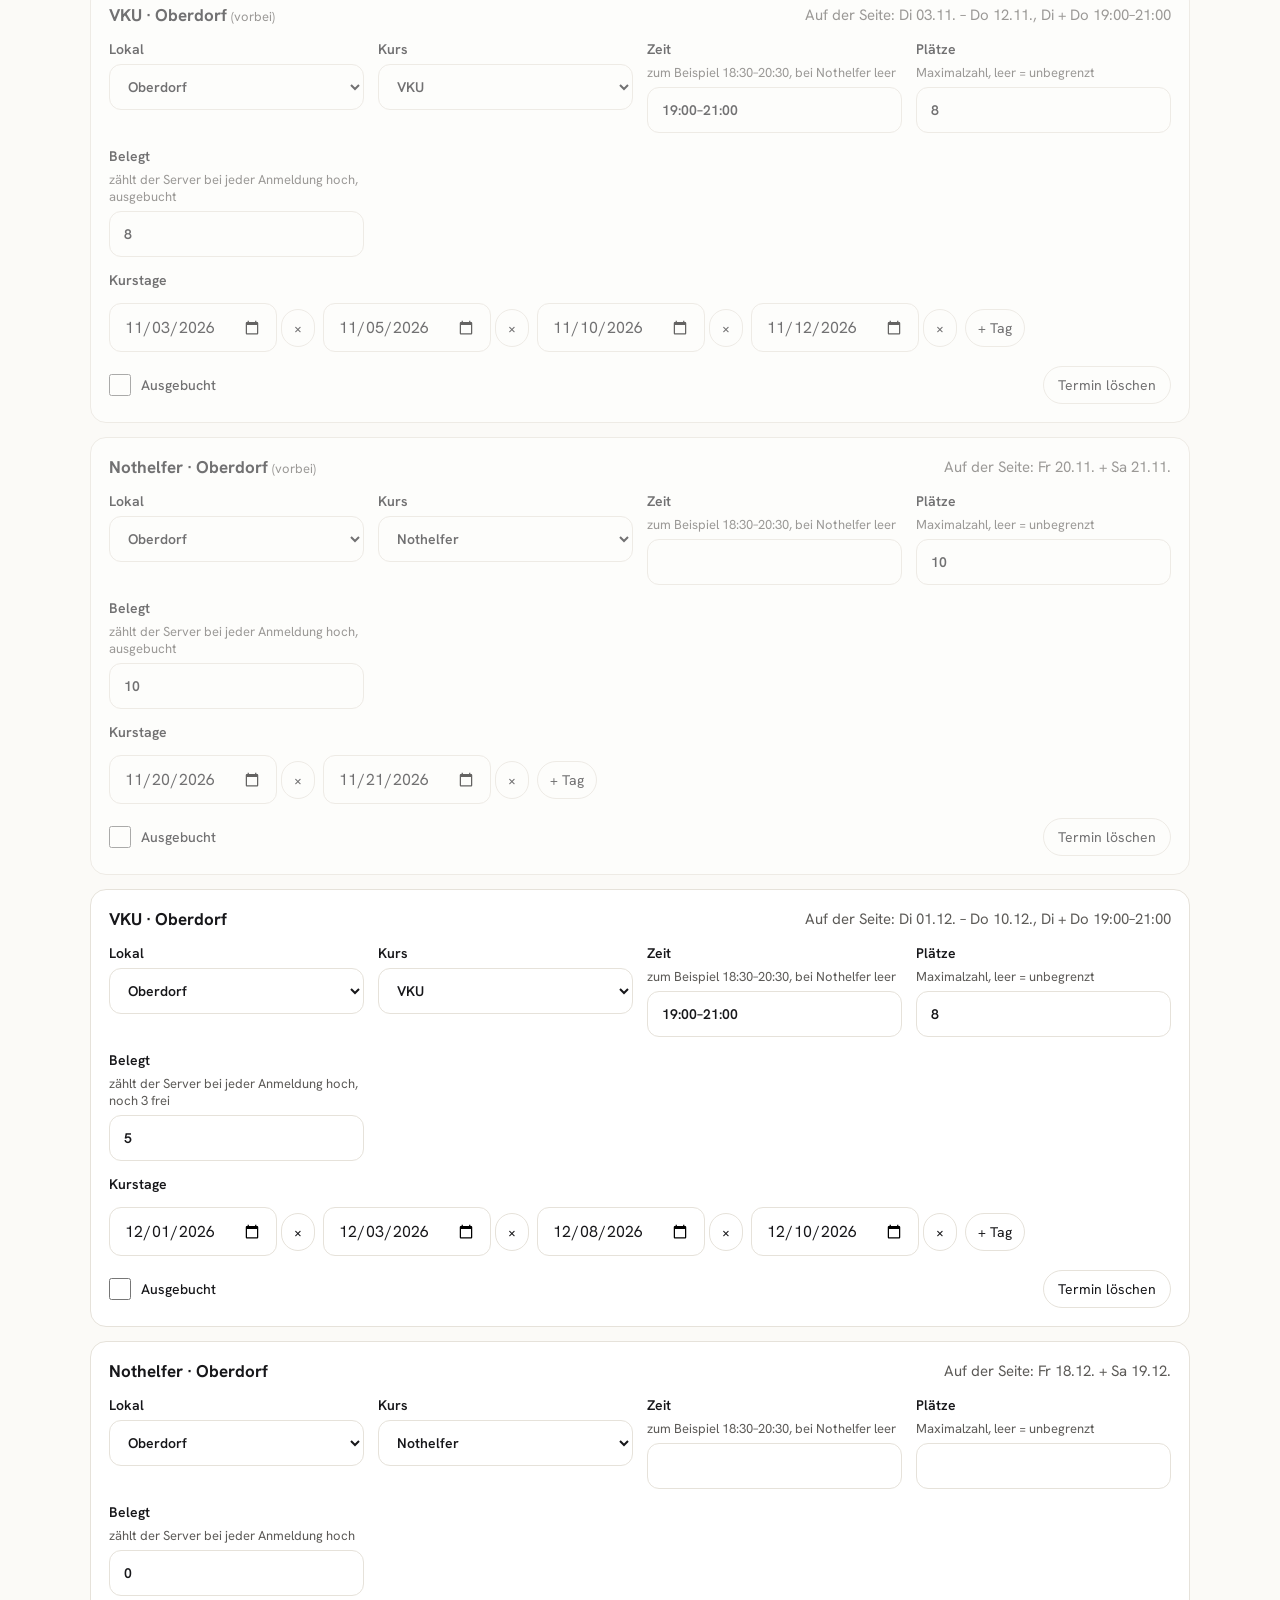
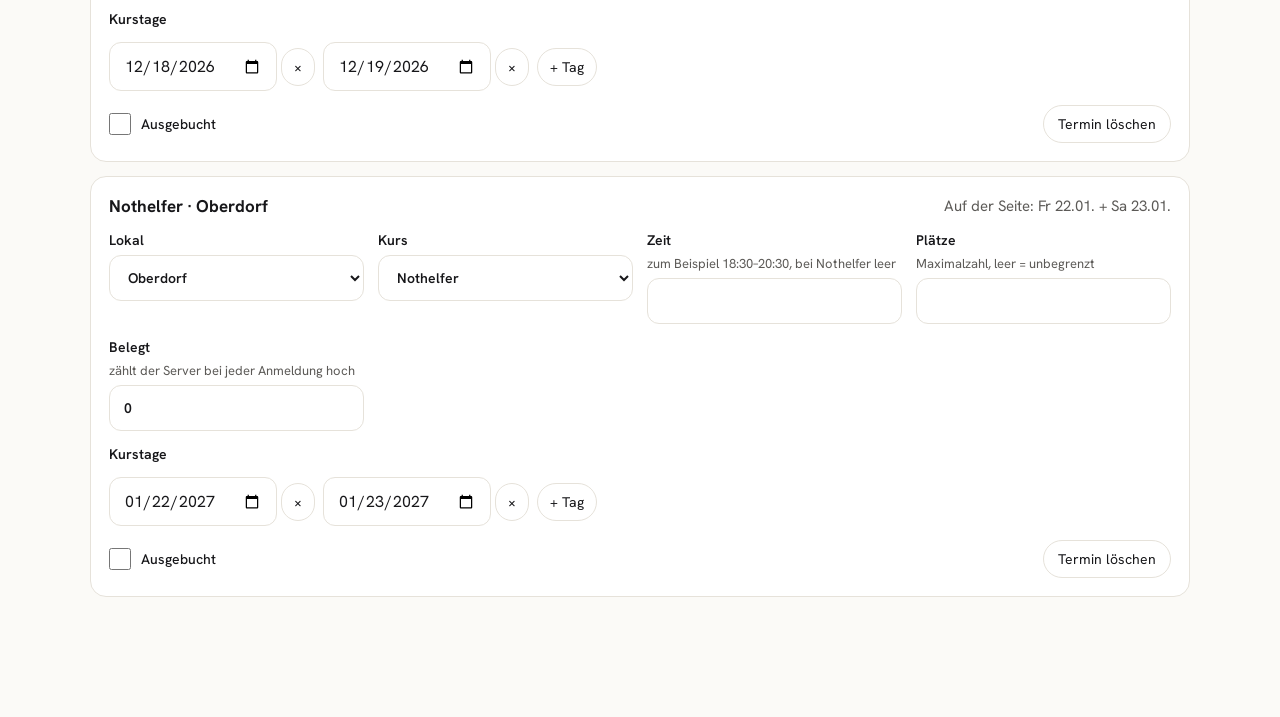
==== commit 3ddf3b3e: "Verwaltung: Reiter «Fahrlehrer» entfernt Die Portraits pflegt AVADAM direkt in daten/fahrlehrer.json" ====
--- a/verwaltung/index.html
+++ b/verwaltung/index.html
@@ -83,7 +83,7 @@
 <section id="login" hidden>
 <div class="login karte">
 <h1 class="serif">Verwaltung.</h1>
-<p style="margin:0;color:var(--muted);line-height:1.5">Hier pflegt ihr Termine, Lokale, Fahrlehrer und Preise. Melde dich mit deinem Login an.</p>
+<p style="margin:0;color:var(--muted);line-height:1.5">Hier pflegt ihr Termine, Lokale und Preise. Melde dich mit deinem Login an.</p>
 <form id="login-form" style="display:flex;flex-direction:column;gap:14px">
 <label>Benutzername<input type="text" name="benutzer" autocomplete="username" required></label>
 <label>Passwort<input type="password" name="passwort" autocomplete="current-password" required></label>
@@ -104,7 +104,6 @@
 <div class="reiter" role="tablist">
 <button type="button" role="tab" aria-selected="true" data-reiter="termine">Termine</button>
 <button type="button" role="tab" aria-selected="false" data-reiter="lokale">Lokale</button>
-<button type="button" role="tab" aria-selected="false" data-reiter="fahrlehrer">Fahrlehrer</button>
 <button type="button" role="tab" aria-selected="false" data-reiter="kurse">Preise</button>
 </div>
 
@@ -122,10 +121,6 @@
 <div id="lokale-liste" class="liste"></div>
 </div>
 
-<div id="reiter-fahrlehrer" role="tabpanel" hidden>
-<p class="klein" style="margin:0 0 16px">Kurzportrait: höchstens fünf Sätze, per Du. Die vier Fragen: Was ist dir beim Unterrichten wichtig? Welches Auto, Schaltung oder Automat, welche Kategorien? Welche Region? Etwas Persönliches. Der Bildausschnitt steht als «x% y%», zum Beispiel «50% 30%», damit das Gesicht im Bild bleibt.</p>
-<div id="fahrlehrer-liste" class="liste"></div>
-</div>
 
 <div id="reiter-kurse" role="tabpanel" hidden>
 <p class="klein" style="margin:0 0 16px">Preis ohne «CHF», zum Beispiel 220.00. Leer lassen zeigt «CHF XX.XX».</p>
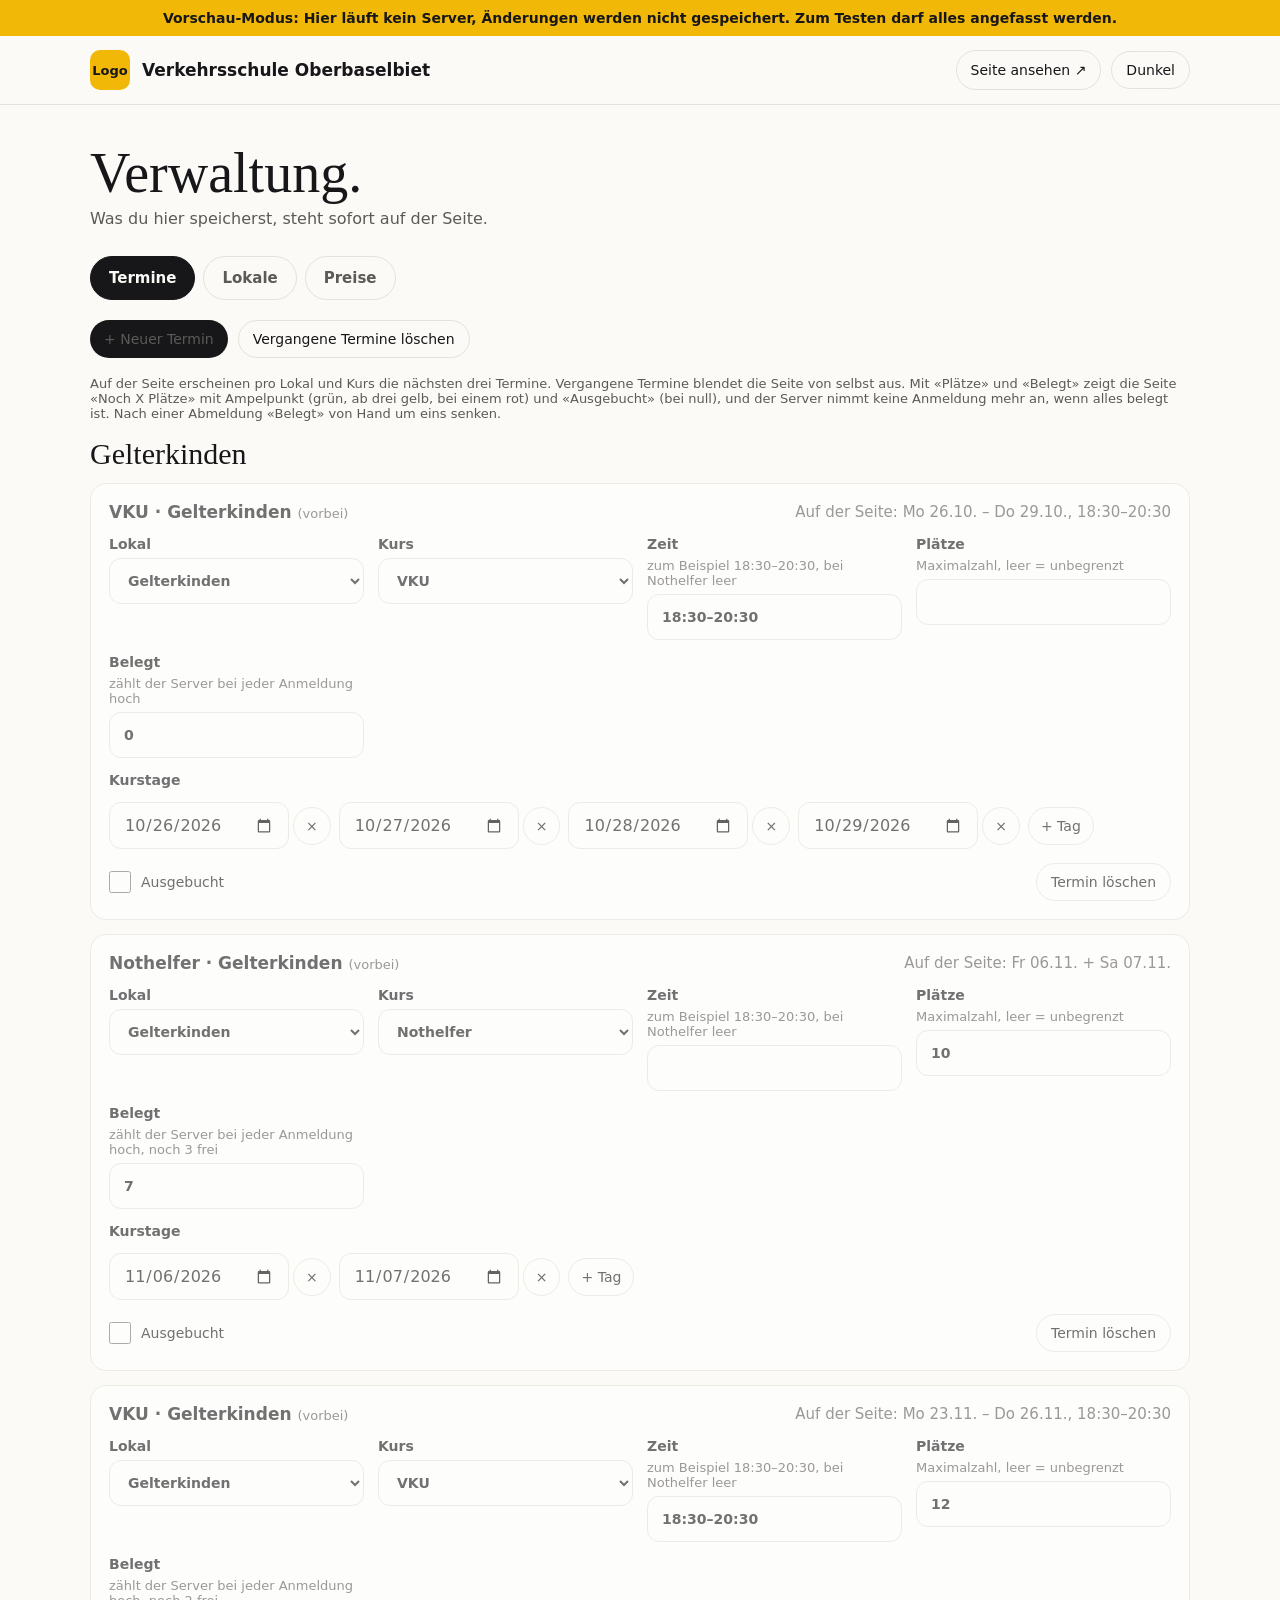
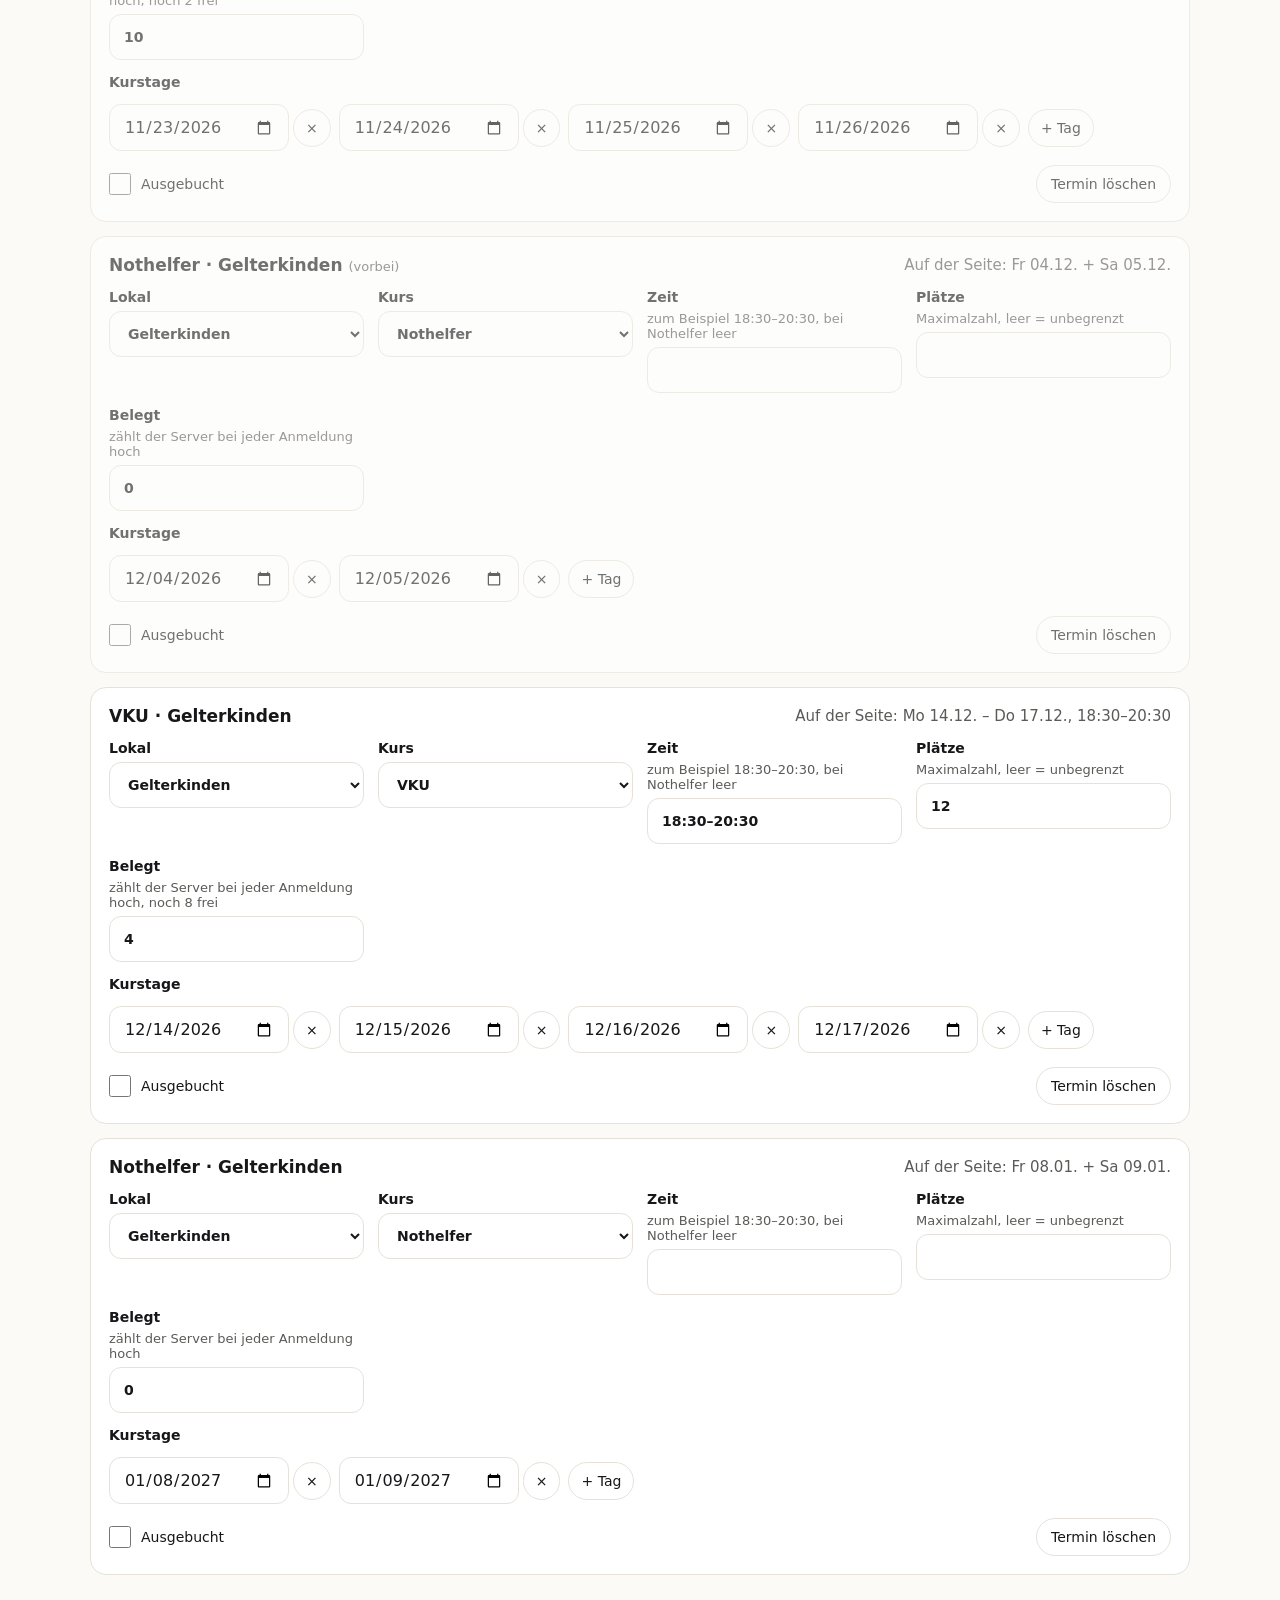
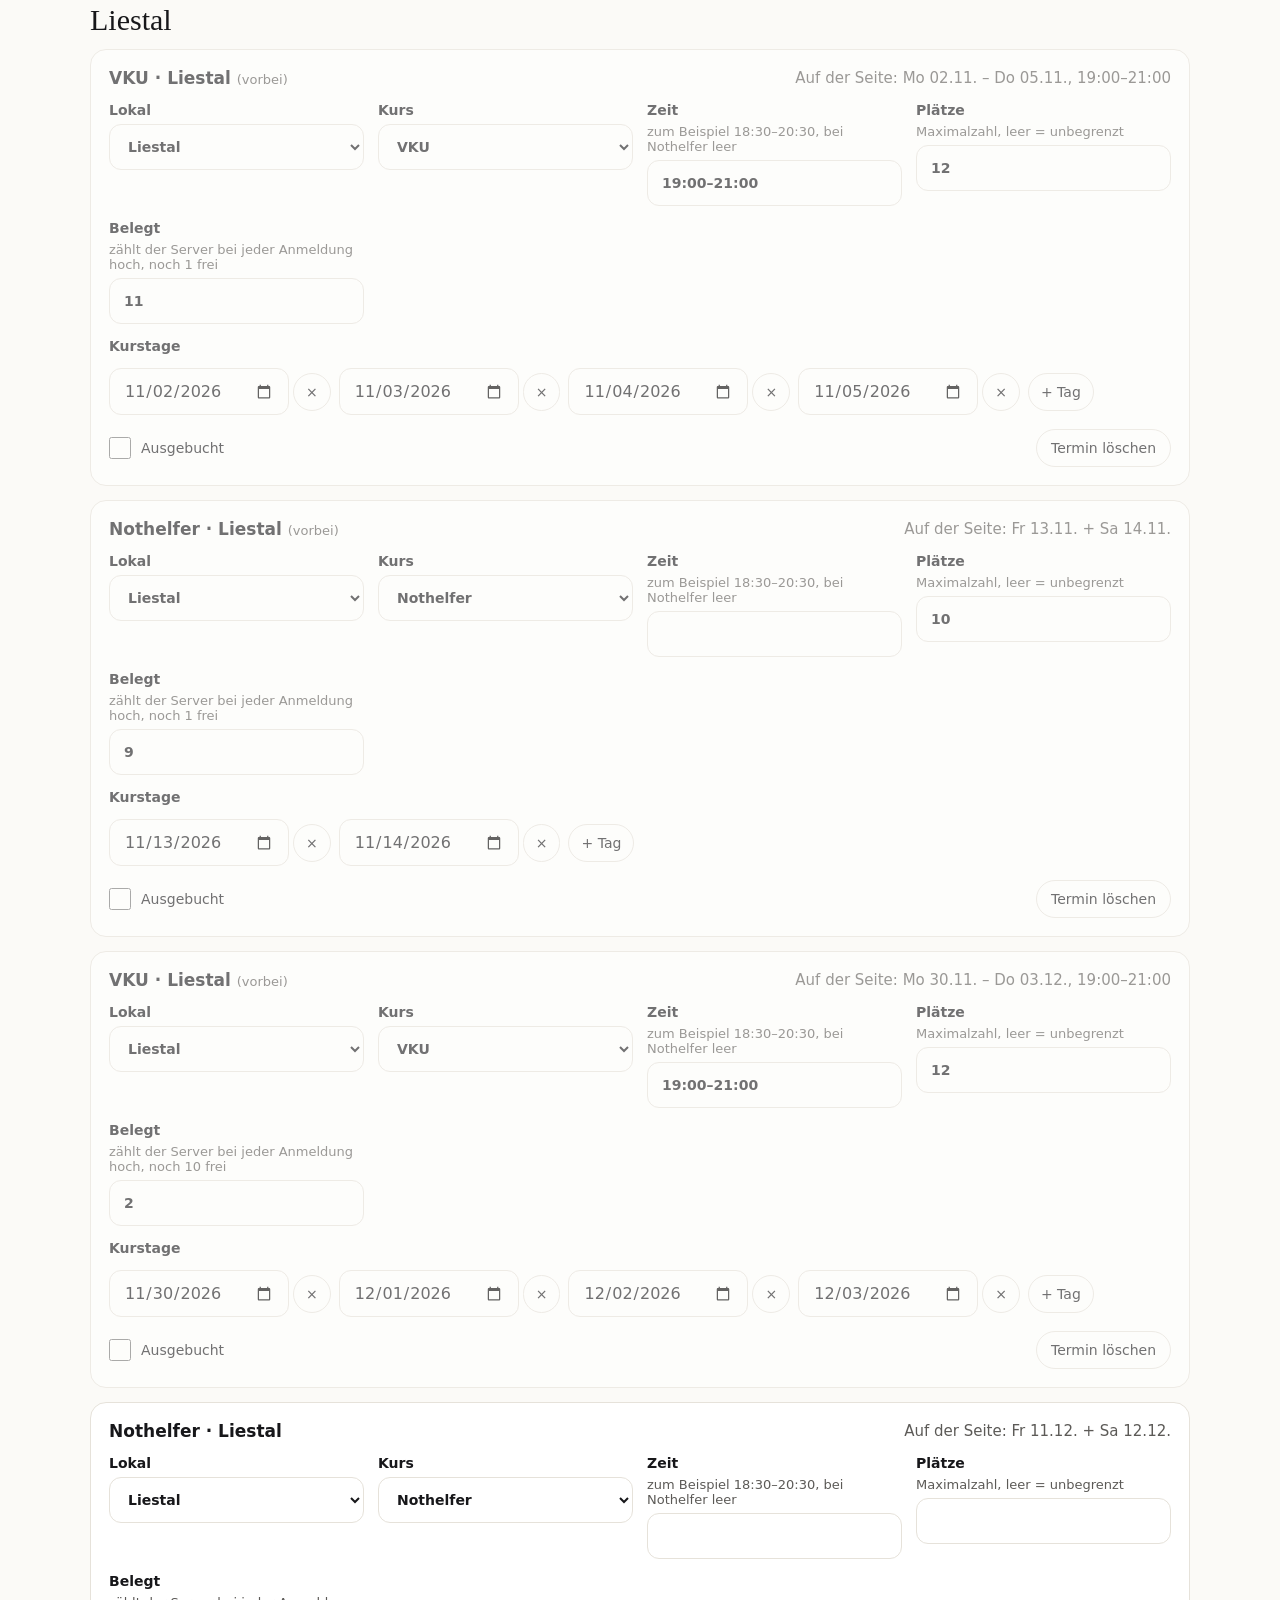
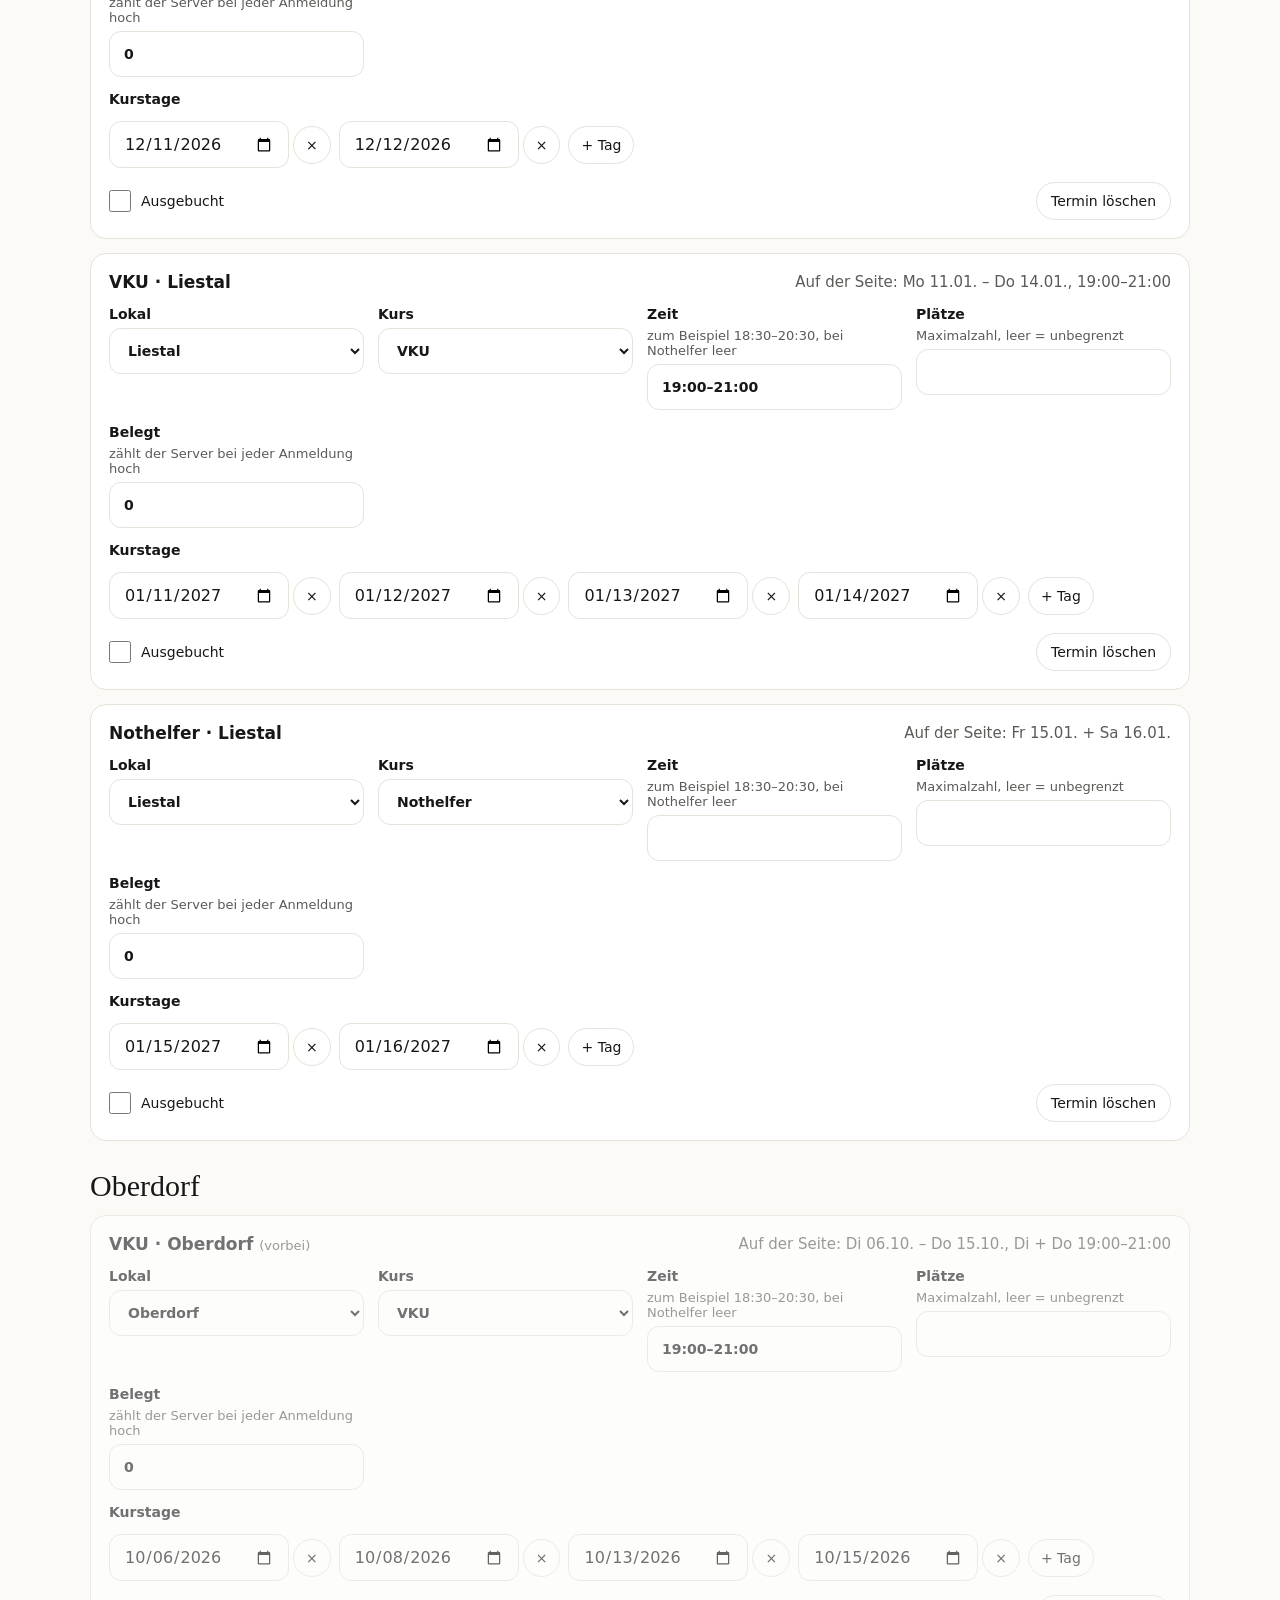
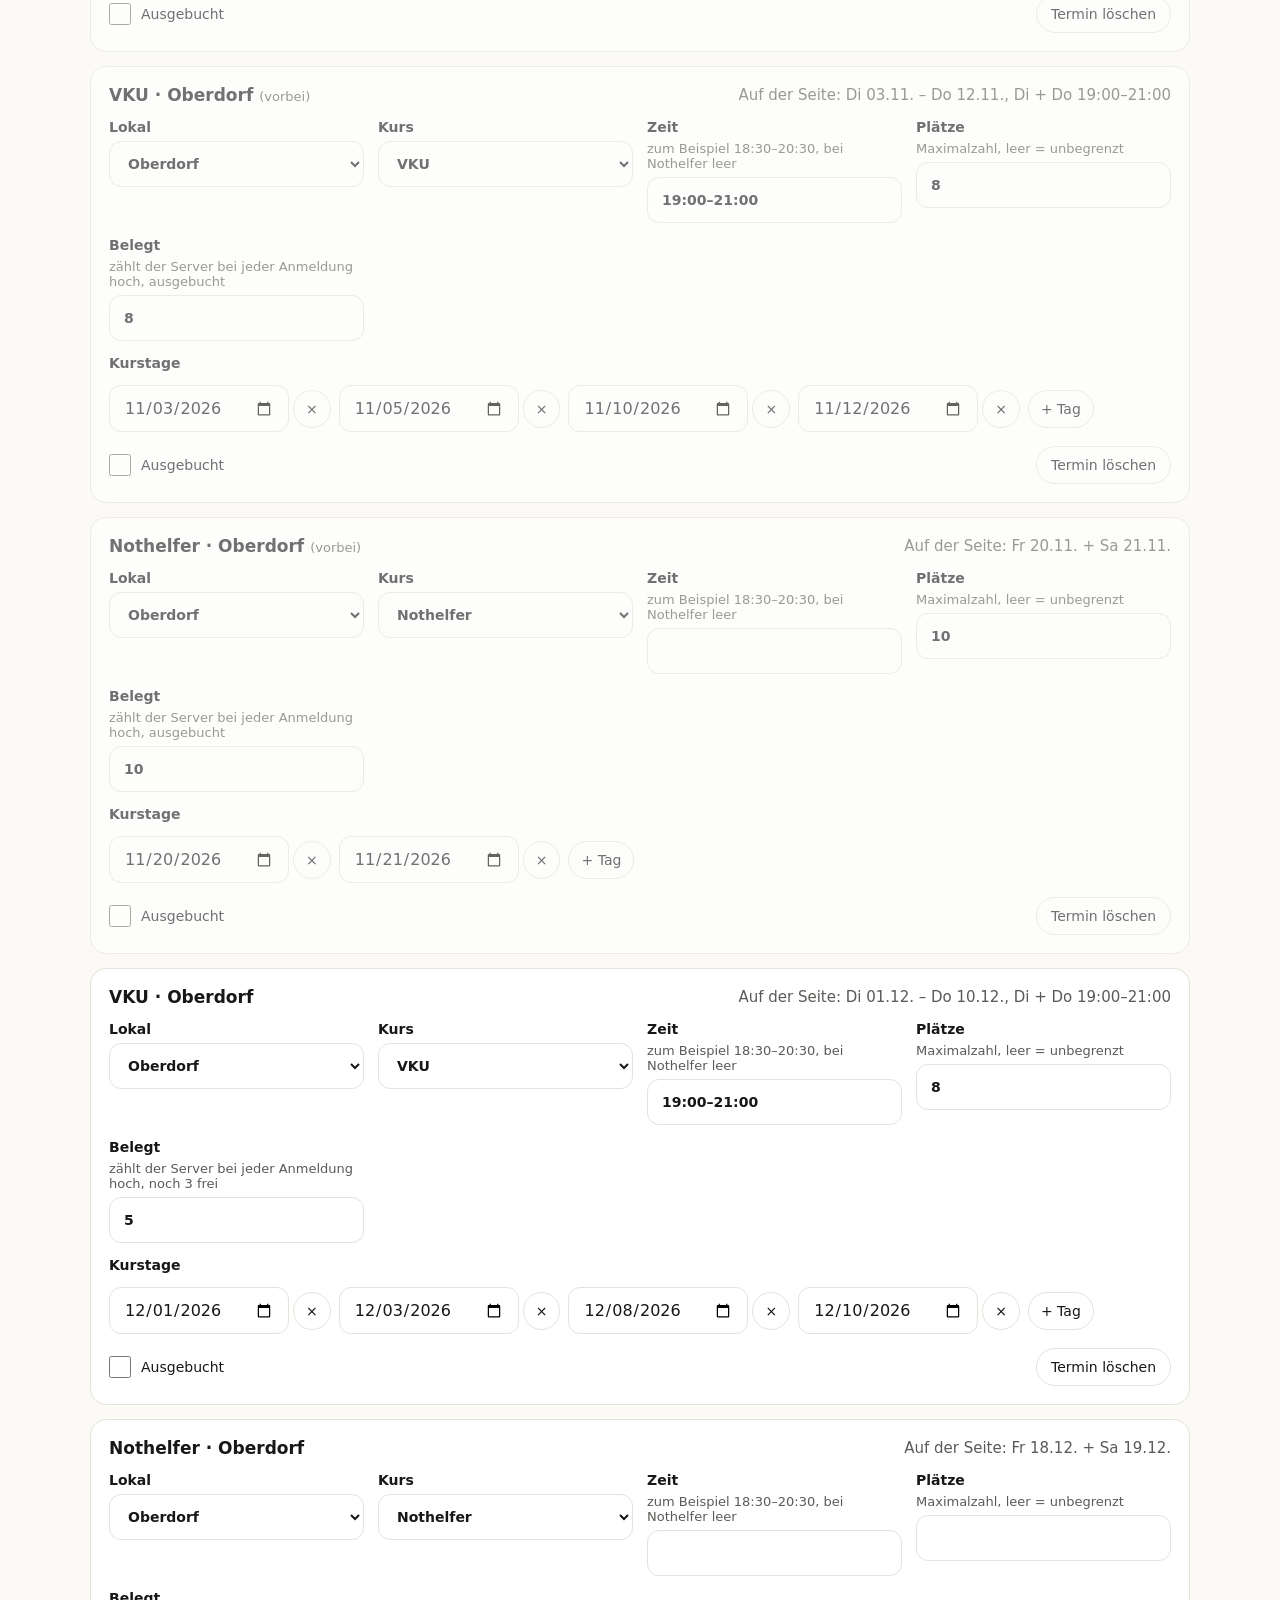
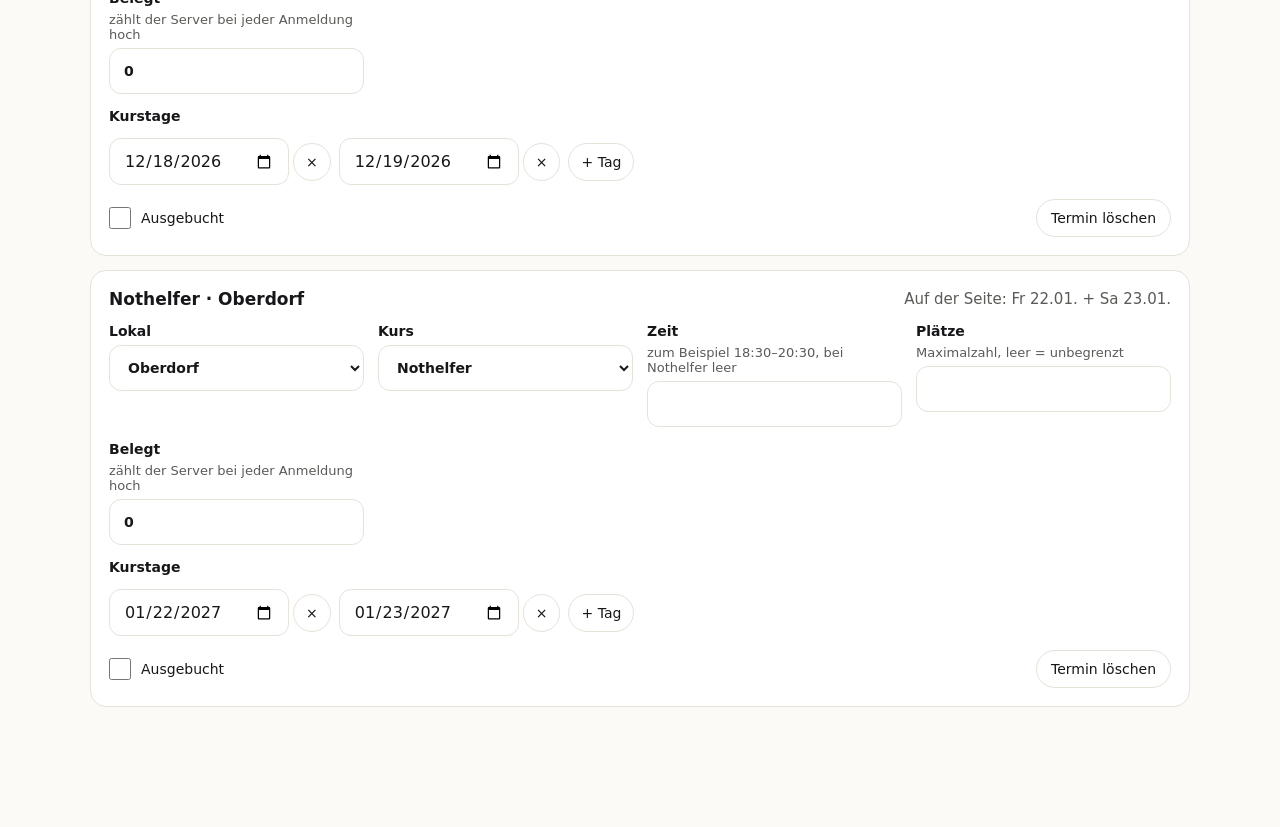
==== commit 204ffca8: "Schriften lokal statt von Google Instrument Serif und Hanken Grotesk liegen als WOFF2 in schriften/," ====
--- a/verwaltung/index.html
+++ b/verwaltung/index.html
@@ -5,8 +5,7 @@
 <meta name="viewport" content="width=device-width, initial-scale=1">
 <meta name="robots" content="noindex, nofollow">
 <title>Verwaltung · Verkehrsschule Oberbaselbiet</title>
-<link rel="preconnect" href="https://fonts.googleapis.com">
-<link href="https://fonts.googleapis.com/css2?family=Instrument+Serif:ital@0;1&family=Hanken+Grotesk:wght@400;500;600;700&display=swap" rel="stylesheet">
+<link rel="stylesheet" href="../schriften/schriften.css">
 <style>
 body{margin:0}
 [hidden]{display:none !important}
--- a/schriften/schriften.css
+++ b/schriften/schriften.css
@@ -0,0 +1,49 @@
+/* Schriften lokal, statt von Google. Lizenz: SIL Open Font License (Instrument Serif, Hanken Grotesk). */
+@font-face {
+  font-family: 'Hanken Grotesk';
+  font-style: normal;
+  font-weight: 400 700;
+  font-display: swap;  /* variable Schrift, eine Datei für 400 bis 700 */
+  src: url(schriften/hanken-grotesk-latin-ext.woff2) format('woff2');
+  unicode-range: U+0100-02BA, U+02BD-02C5, U+02C7-02CC, U+02CE-02D7, U+02DD-02FF, U+0304, U+0308, U+0329, U+1D00-1DBF, U+1E00-1E9F, U+1EF2-1EFF, U+2020, U+20A0-20AB, U+20AD-20C4, U+2113, U+2C60-2C7F, U+A720-A7FF;
+}
+@font-face {
+  font-family: 'Hanken Grotesk';
+  font-style: normal;
+  font-weight: 400 700;
+  font-display: swap;  /* variable Schrift, eine Datei für 400 bis 700 */
+  src: url(schriften/hanken-grotesk-latin.woff2) format('woff2');
+  unicode-range: U+0000-00FF, U+0131, U+0152-0153, U+02BB-02BC, U+02C6, U+02DA, U+02DC, U+0304, U+0308, U+0329, U+2000-206F, U+20AC, U+2122, U+2191, U+2193, U+2212, U+2215, U+FEFF, U+FFFD;
+}
+@font-face {
+  font-family: 'Instrument Serif';
+  font-style: italic;
+  font-weight: 400;
+  font-display: swap;
+  src: url(schriften/instrument-serif-400-italic-latin-ext.woff2) format('woff2');
+  unicode-range: U+0100-02BA, U+02BD-02C5, U+02C7-02CC, U+02CE-02D7, U+02DD-02FF, U+0304, U+0308, U+0329, U+1D00-1DBF, U+1E00-1E9F, U+1EF2-1EFF, U+2020, U+20A0-20AB, U+20AD-20C4, U+2113, U+2C60-2C7F, U+A720-A7FF;
+}
+@font-face {
+  font-family: 'Instrument Serif';
+  font-style: italic;
+  font-weight: 400;
+  font-display: swap;
+  src: url(schriften/instrument-serif-400-italic-latin.woff2) format('woff2');
+  unicode-range: U+0000-00FF, U+0131, U+0152-0153, U+02BB-02BC, U+02C6, U+02DA, U+02DC, U+0304, U+0308, U+0329, U+2000-206F, U+20AC, U+2122, U+2191, U+2193, U+2212, U+2215, U+FEFF, U+FFFD;
+}
+@font-face {
+  font-family: 'Instrument Serif';
+  font-style: normal;
+  font-weight: 400;
+  font-display: swap;
+  src: url(schriften/instrument-serif-400-normal-latin-ext.woff2) format('woff2');
+  unicode-range: U+0100-02BA, U+02BD-02C5, U+02C7-02CC, U+02CE-02D7, U+02DD-02FF, U+0304, U+0308, U+0329, U+1D00-1DBF, U+1E00-1E9F, U+1EF2-1EFF, U+2020, U+20A0-20AB, U+20AD-20C4, U+2113, U+2C60-2C7F, U+A720-A7FF;
+}
+@font-face {
+  font-family: 'Instrument Serif';
+  font-style: normal;
+  font-weight: 400;
+  font-display: swap;
+  src: url(schriften/instrument-serif-400-normal-latin.woff2) format('woff2');
+  unicode-range: U+0000-00FF, U+0131, U+0152-0153, U+02BB-02BC, U+02C6, U+02DA, U+02DC, U+0304, U+0308, U+0329, U+2000-206F, U+20AC, U+2122, U+2191, U+2193, U+2212, U+2215, U+FEFF, U+FFFD;
+}
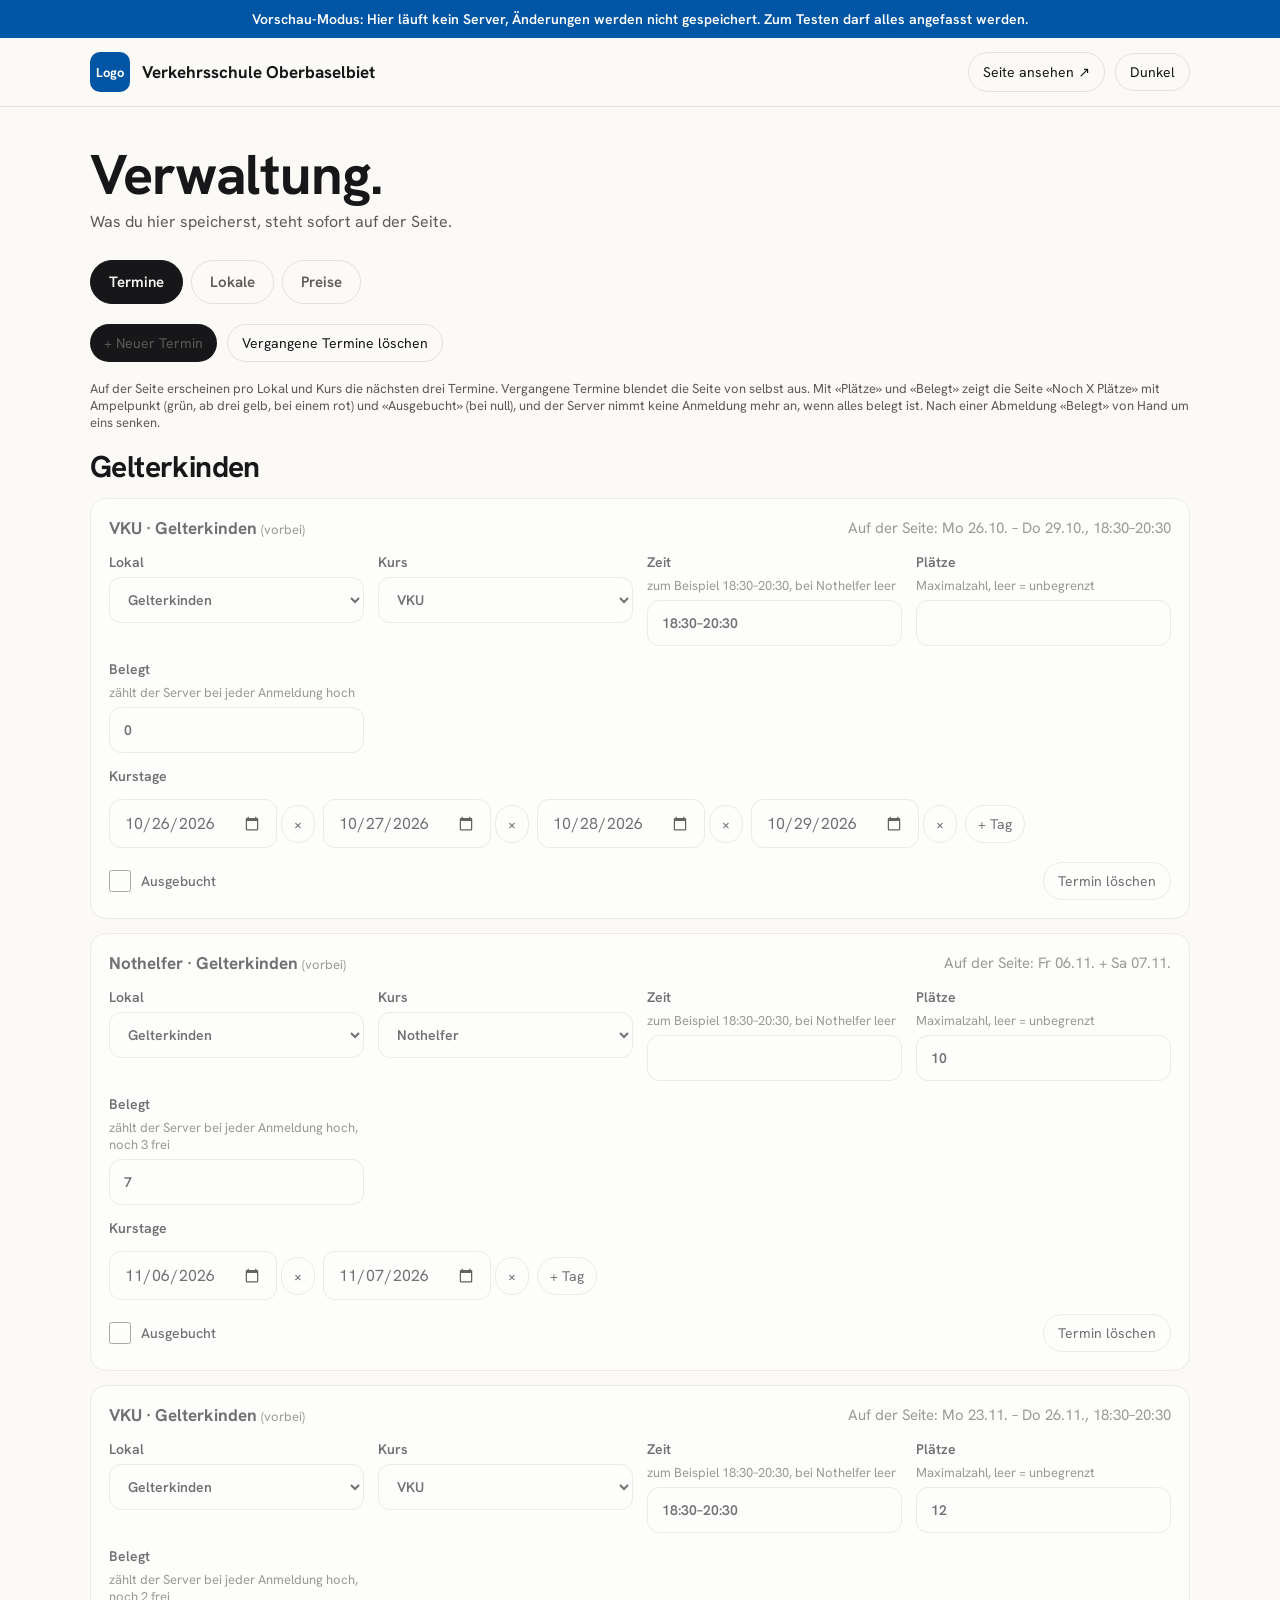
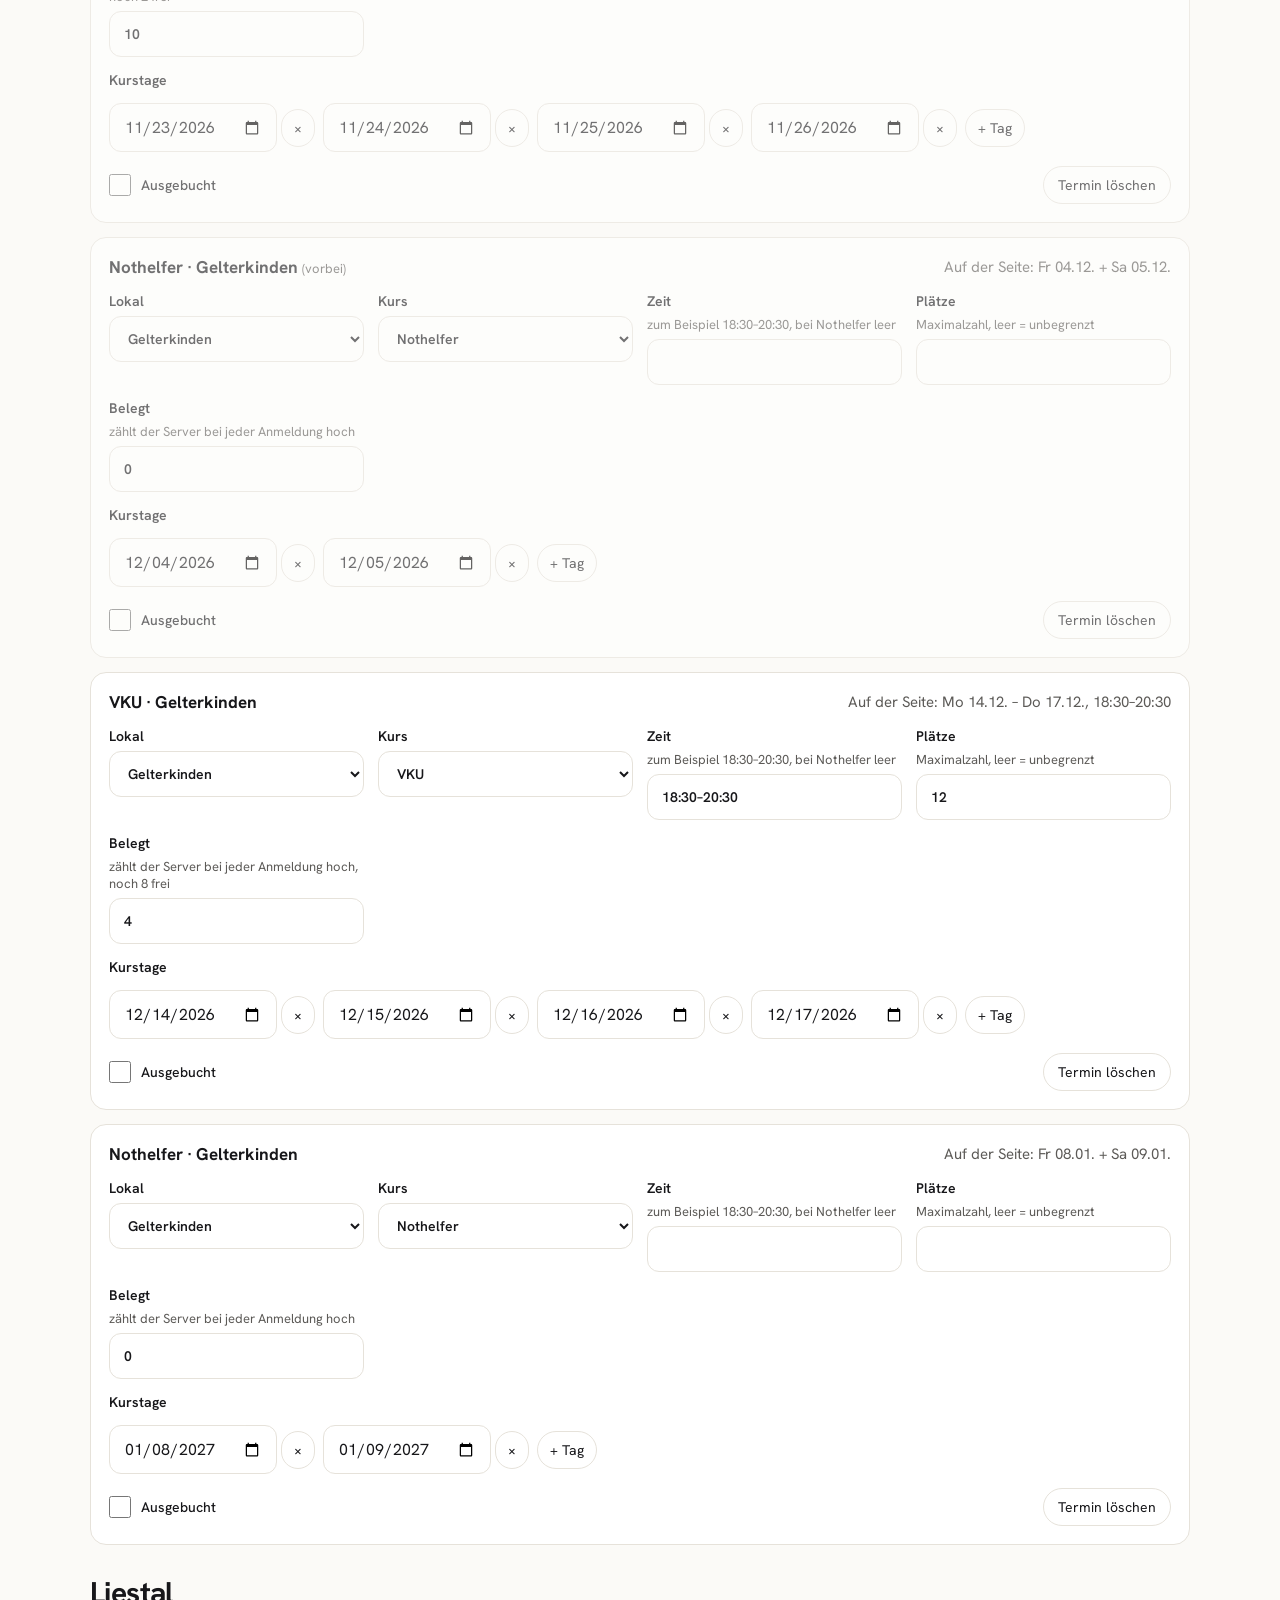
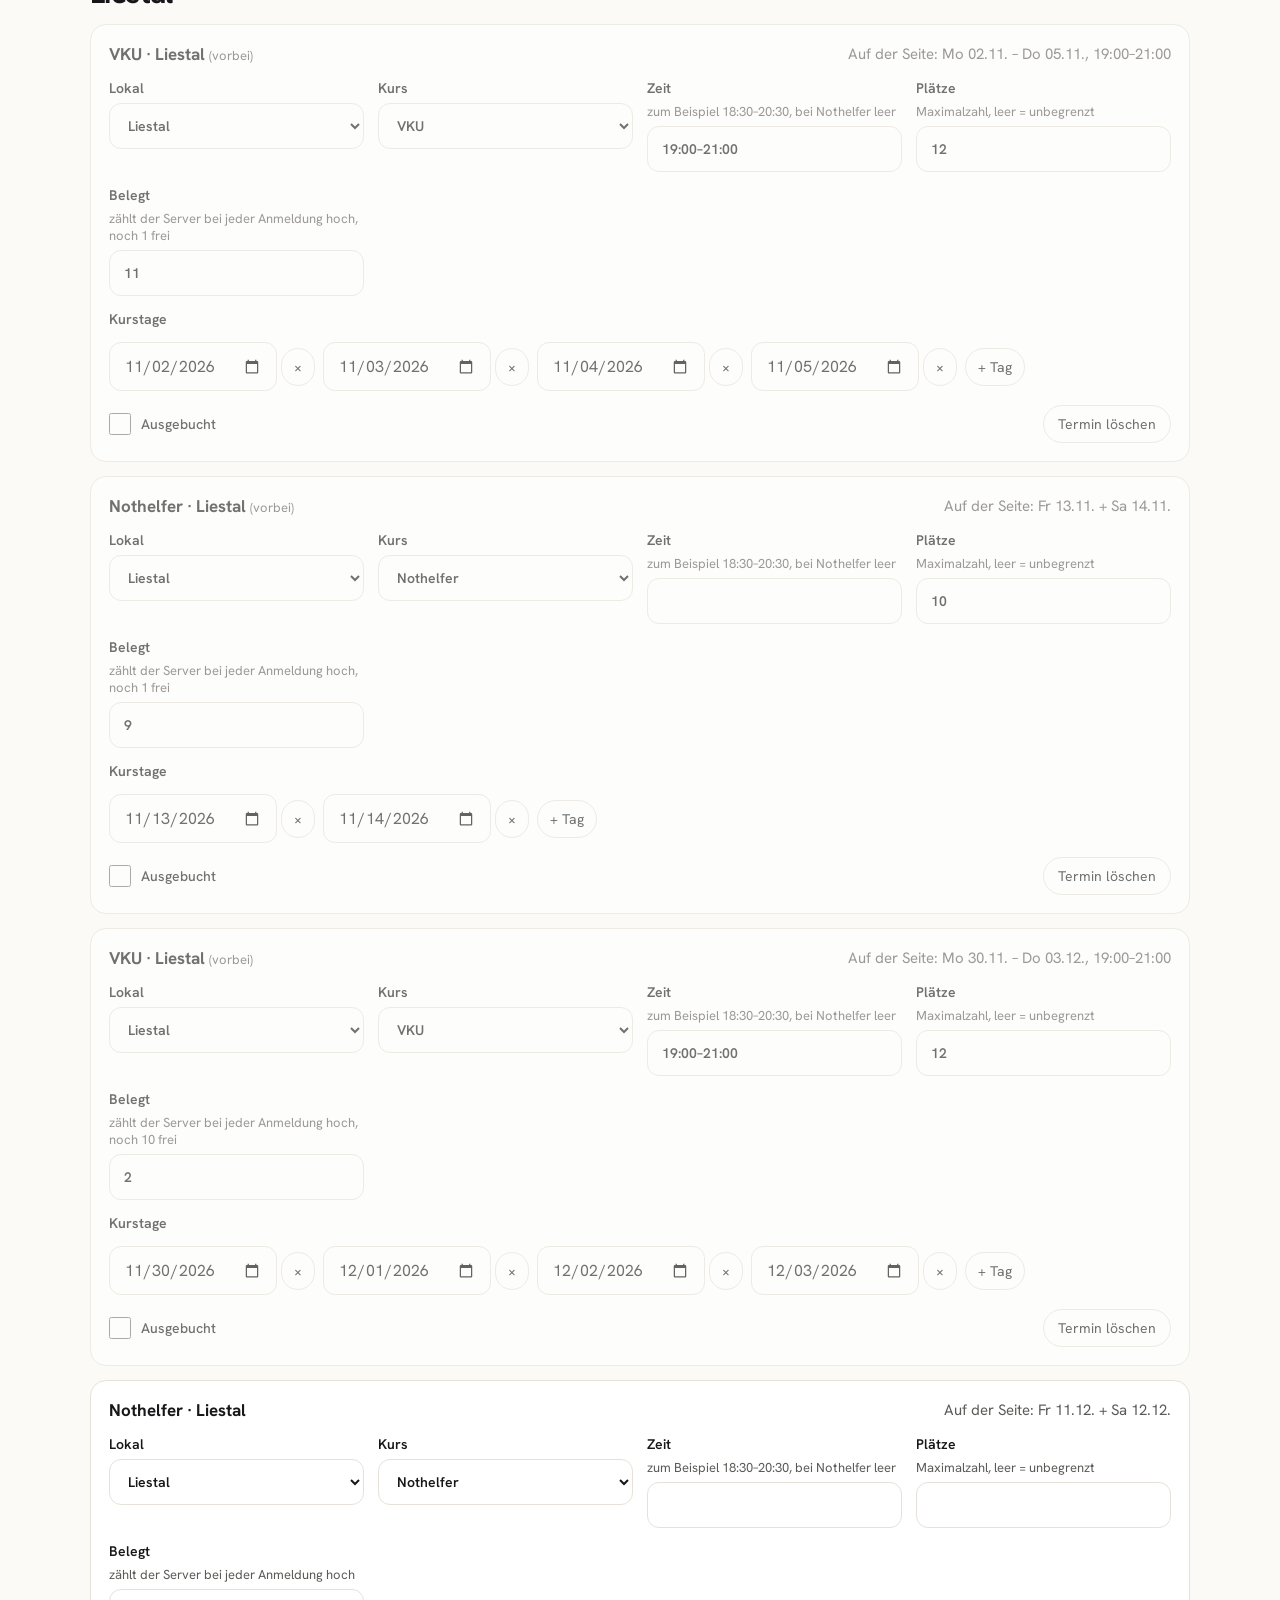
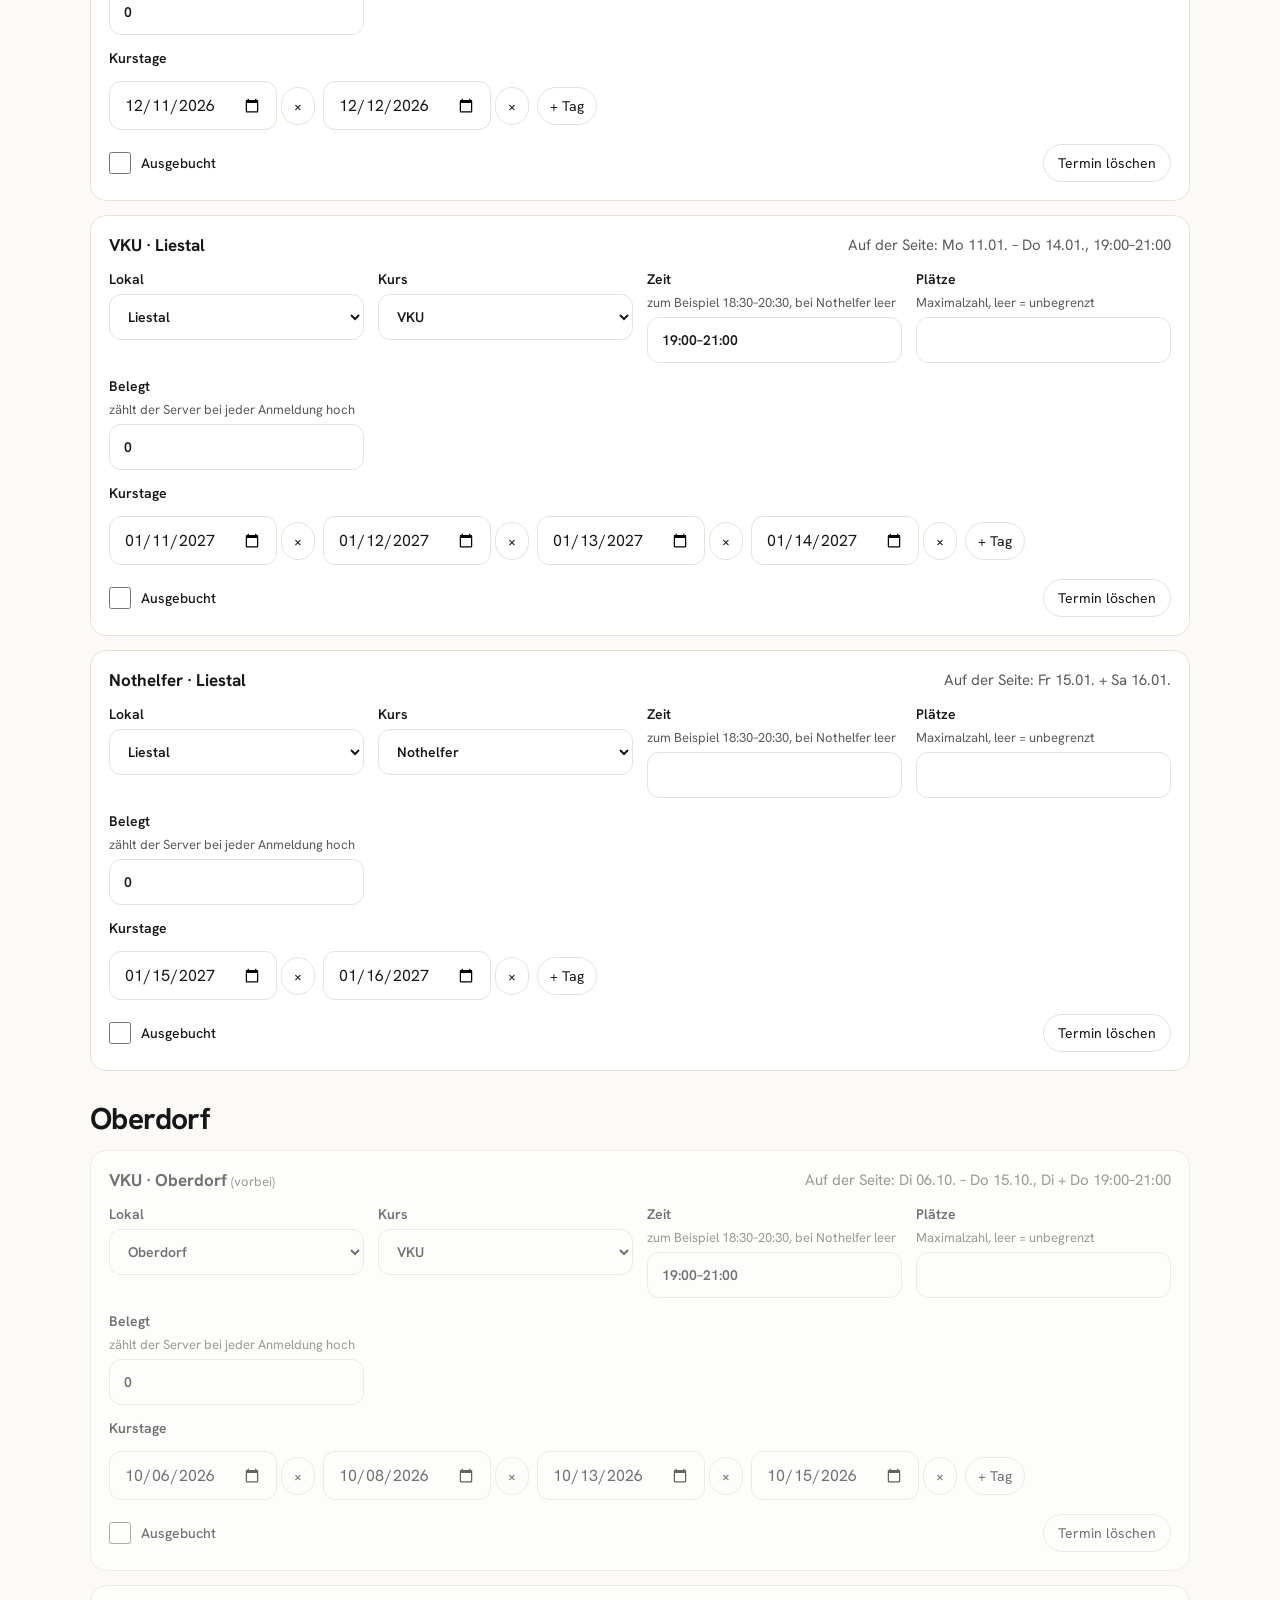
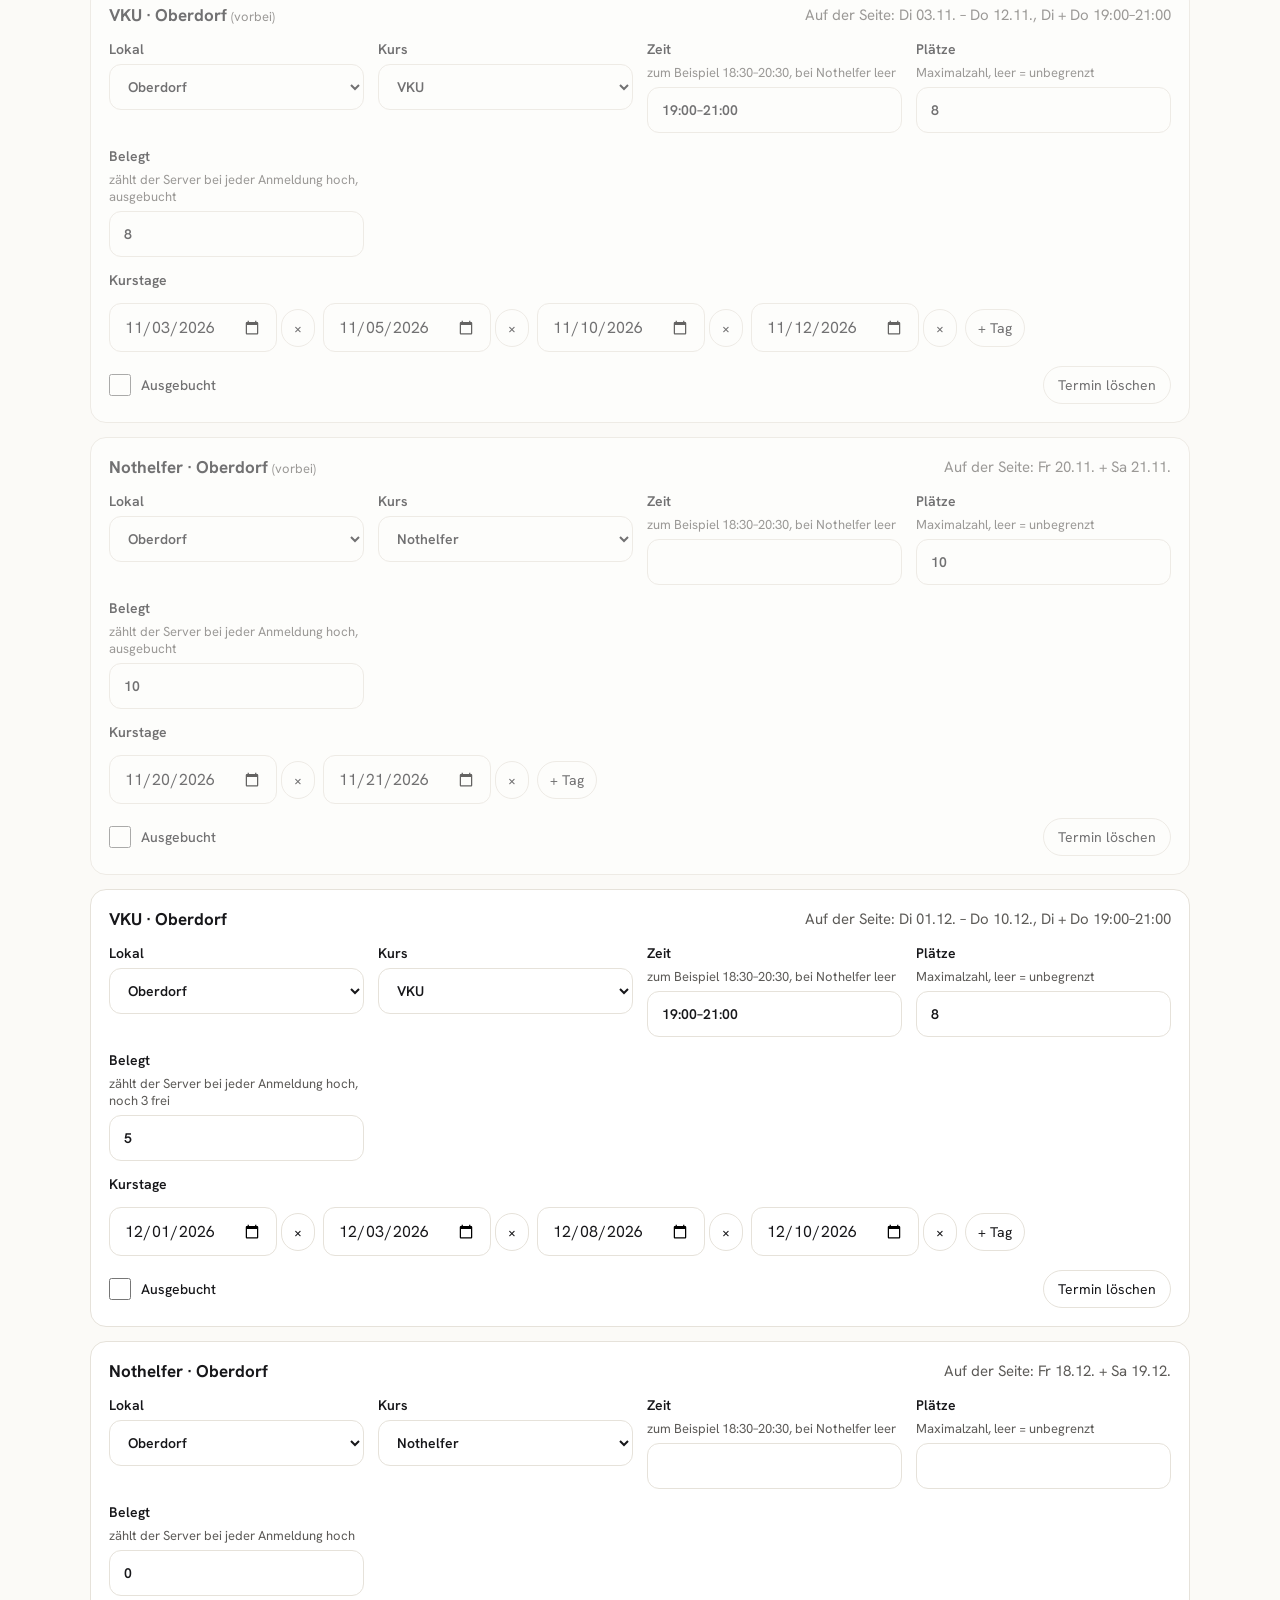
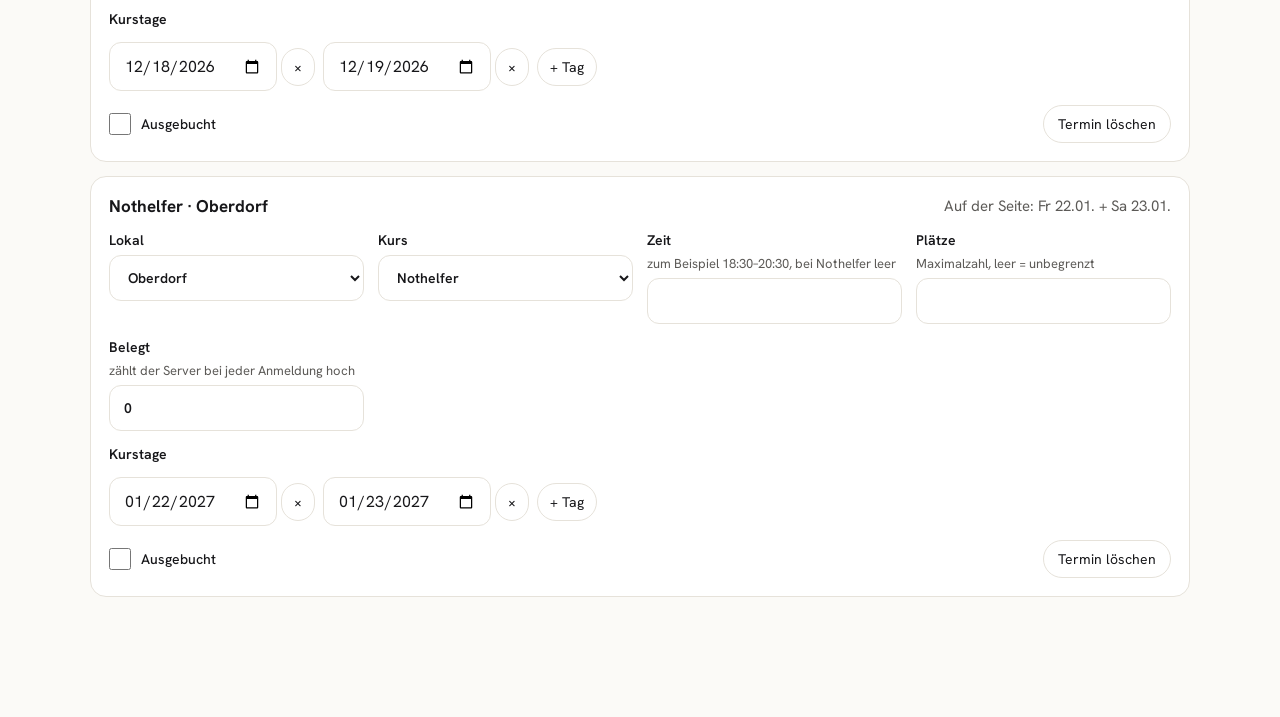
==== commit 17ffb149: "Wünsche aus dem Call: Blau statt Gelb, Titel ohne Serifen (3 Schriften zur Auswahl), Fahrlehrer/inne" ====
--- a/verwaltung/index.html
+++ b/verwaltung/index.html
@@ -9,11 +9,11 @@
 <style>
 body{margin:0}
 [hidden]{display:none !important}
-.site{--bg:#FBFAF7;--surface:#FFFFFF;--line:#E6E2DA;--ink:#17171A;--muted:#5C5A57;--accent:#F2B807;--accentInk:#17171A;--soft:#F3F0E9;--rot:#B42318;--gruen:#1F7A3E;
+.site{--bg:#FBFAF7;--surface:#FFFFFF;--line:#E6E2DA;--ink:#17171A;--muted:#5C5A57;--accent:#0055A4;--accentInk:#FFFFFF;--soft:#F3F0E9;--rot:#B42318;--gruen:#1F7A3E;
   min-height:100vh;background:var(--bg);color:var(--ink);font-family:"Hanken Grotesk",system-ui,sans-serif;transition:background .3s,color .3s}
-.site.dark{--bg:#0F1012;--surface:#181A1D;--line:#2A2D31;--ink:#F2F1EE;--muted:#A8A6A1;--accent:#F5C531;--accentInk:#111111;--soft:#1D2024;--rot:#F97066;--gruen:#5BD08A}
+.site.dark{--bg:#0F1012;--surface:#181A1D;--line:#2A2D31;--ink:#F2F1EE;--muted:#A8A6A1;--accent:#2F6BC8;--accentInk:#FFFFFF;--soft:#1D2024;--rot:#F97066;--gruen:#5BD08A}
 a{color:var(--ink)}
-.serif{font-family:"Instrument Serif",Georgia,serif;font-weight:400}
+.serif{font-family:"Hanken Grotesk",system-ui,sans-serif;font-weight:700;letter-spacing:-0.02em}
 input,textarea,select{font:inherit;color:var(--ink);background:var(--surface);border:1px solid var(--line);border-radius:12px;padding:12px 14px;min-height:46px;box-sizing:border-box;width:100%}
 textarea{min-height:120px;line-height:1.5;resize:vertical}
 input:focus,textarea:focus,select:focus{outline:2px solid var(--accent);outline-offset:1px}
--- a/schriften/schriften.css
+++ b/schriften/schriften.css
@@ -1,10 +1,11 @@
-/* Schriften lokal, statt von Google. Lizenz: SIL Open Font License (Instrument Serif, Hanken Grotesk). */
+/* Schriften lokal, statt von Google. Lizenz: SIL Open Font License (Hanken Grotesk, Montserrat, Archivo, Space Grotesk).
+   Montserrat, Archivo und Space Grotesk sind die drei Titelschriften zur Auswahl (Wunsch der Fahrlehrer/innen, 2. November 2026). */
 @font-face {
   font-family: 'Hanken Grotesk';
   font-style: normal;
   font-weight: 400 700;
   font-display: swap;  /* variable Schrift, eine Datei für 400 bis 700 */
-  src: url(schriften/hanken-grotesk-latin-ext.woff2) format('woff2');
+  src: url(hanken-grotesk-latin-ext.woff2) format('woff2');
   unicode-range: U+0100-02BA, U+02BD-02C5, U+02C7-02CC, U+02CE-02D7, U+02DD-02FF, U+0304, U+0308, U+0329, U+1D00-1DBF, U+1E00-1E9F, U+1EF2-1EFF, U+2020, U+20A0-20AB, U+20AD-20C4, U+2113, U+2C60-2C7F, U+A720-A7FF;
 }
 @font-face {
@@ -12,38 +13,54 @@
   font-style: normal;
   font-weight: 400 700;
   font-display: swap;  /* variable Schrift, eine Datei für 400 bis 700 */
-  src: url(schriften/hanken-grotesk-latin.woff2) format('woff2');
+  src: url(hanken-grotesk-latin.woff2) format('woff2');
   unicode-range: U+0000-00FF, U+0131, U+0152-0153, U+02BB-02BC, U+02C6, U+02DA, U+02DC, U+0304, U+0308, U+0329, U+2000-206F, U+20AC, U+2122, U+2191, U+2193, U+2212, U+2215, U+FEFF, U+FFFD;
 }
 @font-face {
-  font-family: 'Instrument Serif';
-  font-style: italic;
-  font-weight: 400;
+  font-family: 'Montserrat';
+  font-style: normal;
+  font-weight: 800;
   font-display: swap;
-  src: url(schriften/instrument-serif-400-italic-latin-ext.woff2) format('woff2');
+  src: url(montserrat-latin-ext-800-normal.woff2) format('woff2');
   unicode-range: U+0100-02BA, U+02BD-02C5, U+02C7-02CC, U+02CE-02D7, U+02DD-02FF, U+0304, U+0308, U+0329, U+1D00-1DBF, U+1E00-1E9F, U+1EF2-1EFF, U+2020, U+20A0-20AB, U+20AD-20C4, U+2113, U+2C60-2C7F, U+A720-A7FF;
 }
 @font-face {
-  font-family: 'Instrument Serif';
-  font-style: italic;
-  font-weight: 400;
+  font-family: 'Montserrat';
+  font-style: normal;
+  font-weight: 800;
   font-display: swap;
-  src: url(schriften/instrument-serif-400-italic-latin.woff2) format('woff2');
+  src: url(montserrat-latin-800-normal.woff2) format('woff2');
   unicode-range: U+0000-00FF, U+0131, U+0152-0153, U+02BB-02BC, U+02C6, U+02DA, U+02DC, U+0304, U+0308, U+0329, U+2000-206F, U+20AC, U+2122, U+2191, U+2193, U+2212, U+2215, U+FEFF, U+FFFD;
 }
 @font-face {
-  font-family: 'Instrument Serif';
+  font-family: 'Archivo';
   font-style: normal;
-  font-weight: 400;
+  font-weight: 700;
   font-display: swap;
-  src: url(schriften/instrument-serif-400-normal-latin-ext.woff2) format('woff2');
+  src: url(archivo-latin-ext-700-normal.woff2) format('woff2');
   unicode-range: U+0100-02BA, U+02BD-02C5, U+02C7-02CC, U+02CE-02D7, U+02DD-02FF, U+0304, U+0308, U+0329, U+1D00-1DBF, U+1E00-1E9F, U+1EF2-1EFF, U+2020, U+20A0-20AB, U+20AD-20C4, U+2113, U+2C60-2C7F, U+A720-A7FF;
 }
 @font-face {
-  font-family: 'Instrument Serif';
+  font-family: 'Archivo';
   font-style: normal;
-  font-weight: 400;
+  font-weight: 700;
   font-display: swap;
-  src: url(schriften/instrument-serif-400-normal-latin.woff2) format('woff2');
+  src: url(archivo-latin-700-normal.woff2) format('woff2');
   unicode-range: U+0000-00FF, U+0131, U+0152-0153, U+02BB-02BC, U+02C6, U+02DA, U+02DC, U+0304, U+0308, U+0329, U+2000-206F, U+20AC, U+2122, U+2191, U+2193, U+2212, U+2215, U+FEFF, U+FFFD;
 }
+@font-face {
+  font-family: 'Space Grotesk';
+  font-style: normal;
+  font-weight: 700;
+  font-display: swap;
+  src: url(space-grotesk-latin-ext-700-normal.woff2) format('woff2');
+  unicode-range: U+0100-02BA, U+02BD-02C5, U+02C7-02CC, U+02CE-02D7, U+02DD-02FF, U+0304, U+0308, U+0329, U+1D00-1DBF, U+1E00-1E9F, U+1EF2-1EFF, U+2020, U+20A0-20AB, U+20AD-20C4, U+2113, U+2C60-2C7F, U+A720-A7FF;
+}
+@font-face {
+  font-family: 'Space Grotesk';
+  font-style: normal;
+  font-weight: 700;
+  font-display: swap;
+  src: url(space-grotesk-latin-700-normal.woff2) format('woff2');
+  unicode-range: U+0000-00FF, U+0131, U+0152-0153, U+02BB-02BC, U+02C6, U+02DA, U+02DC, U+0304, U+0308, U+0329, U+2000-206F, U+20AC, U+2122, U+2191, U+2193, U+2212, U+2215, U+FEFF, U+FFFD;
+}
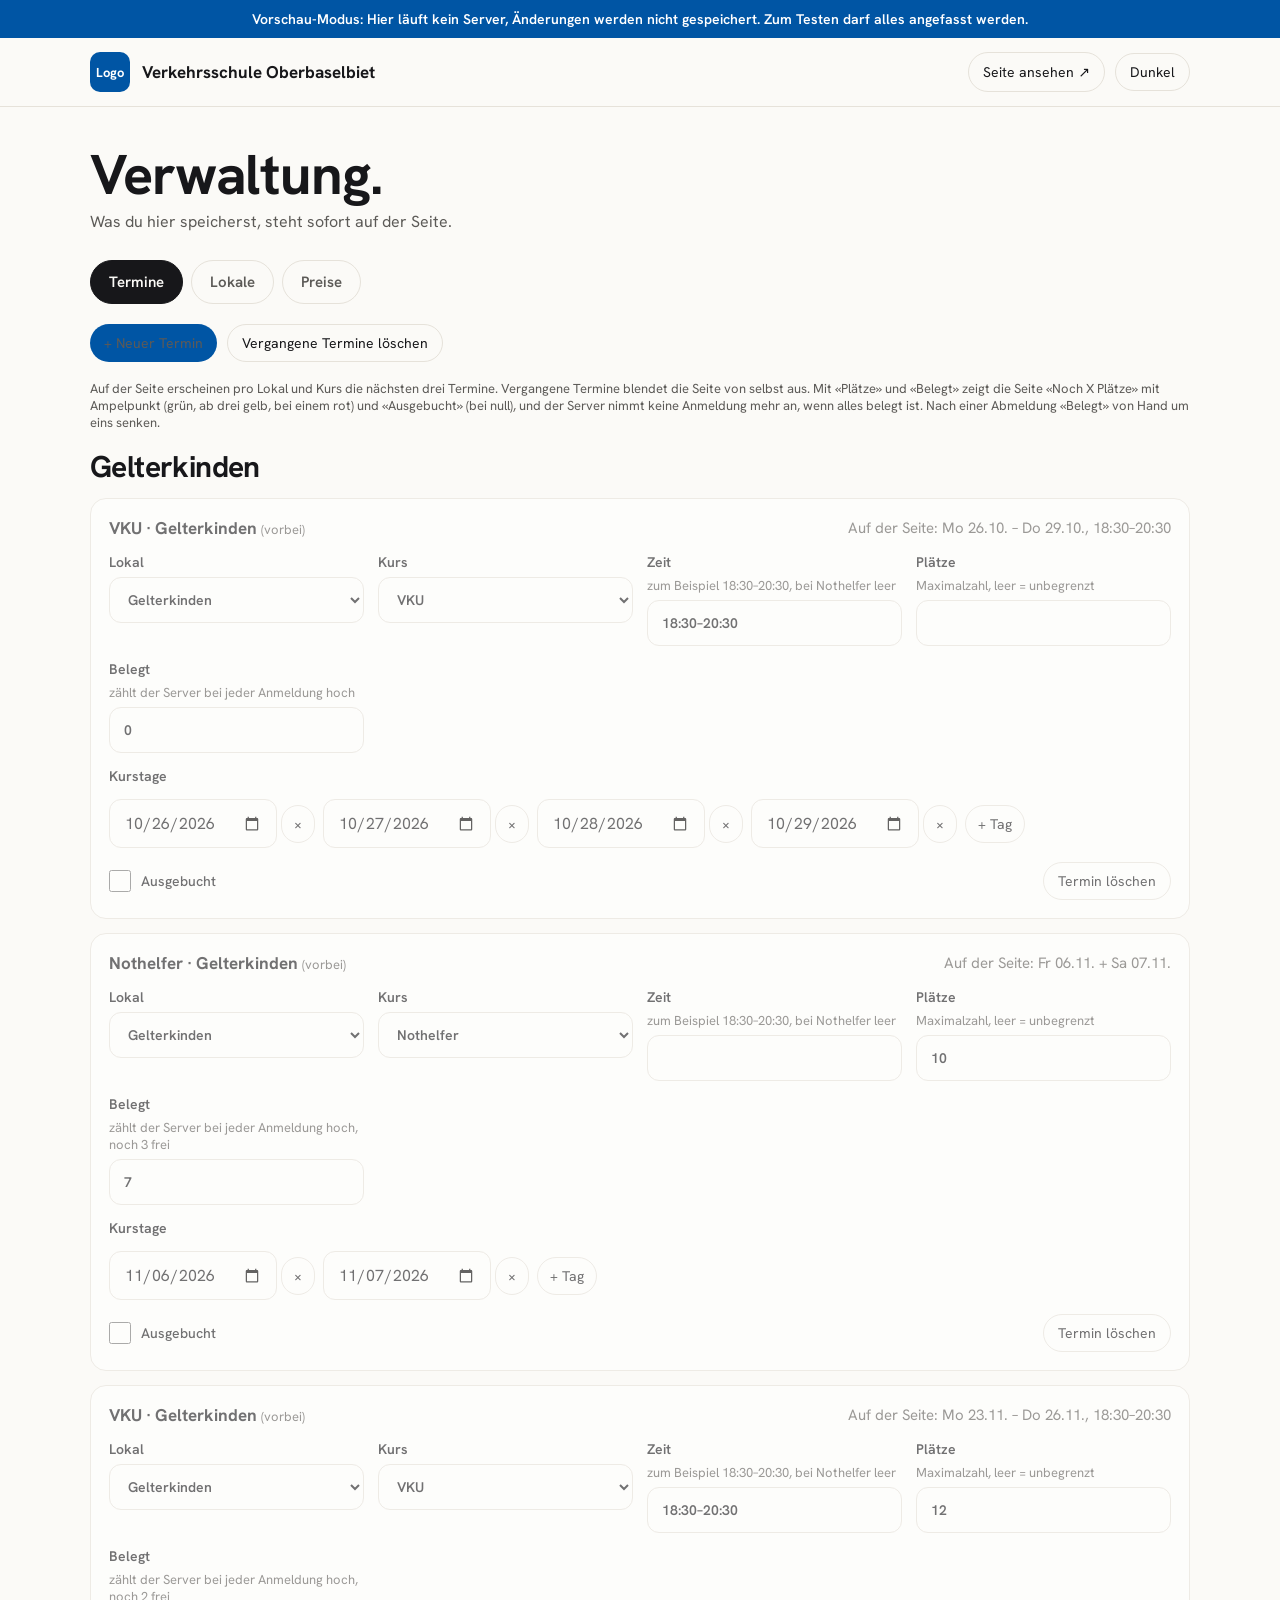
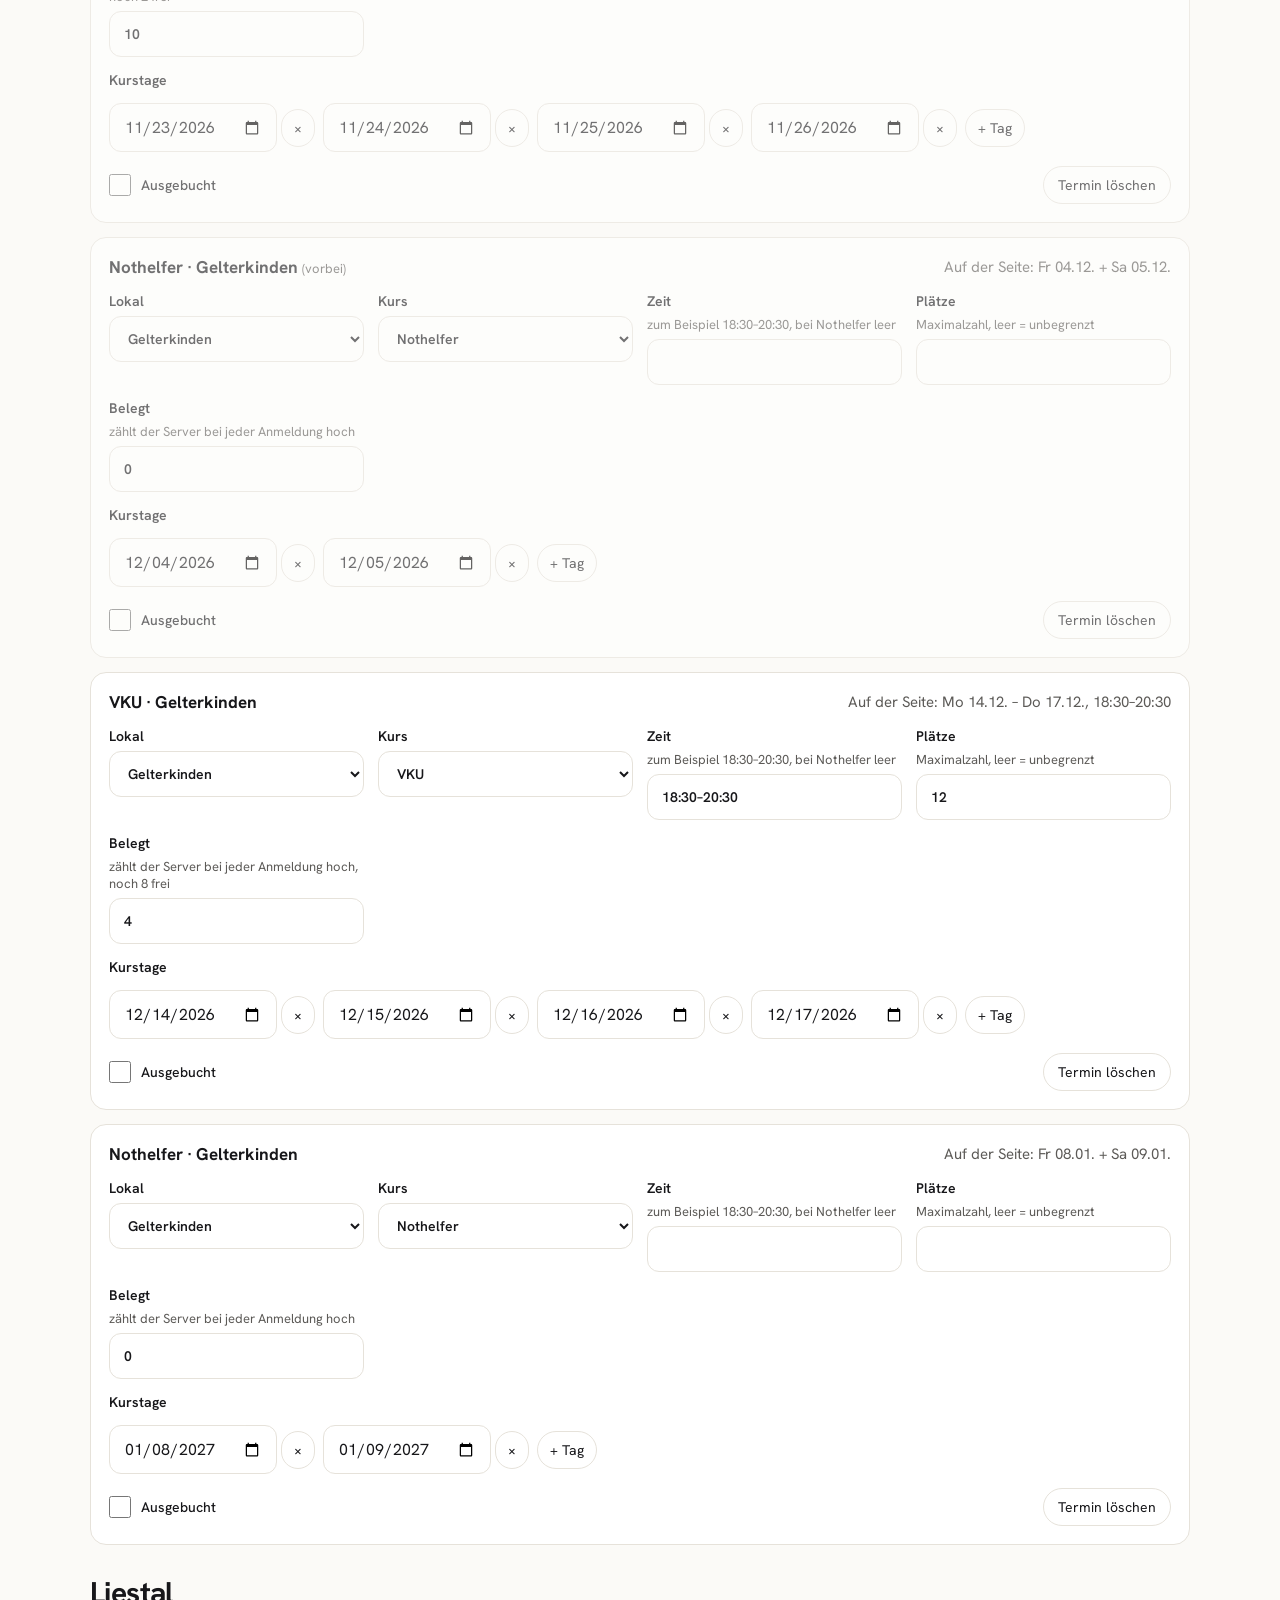
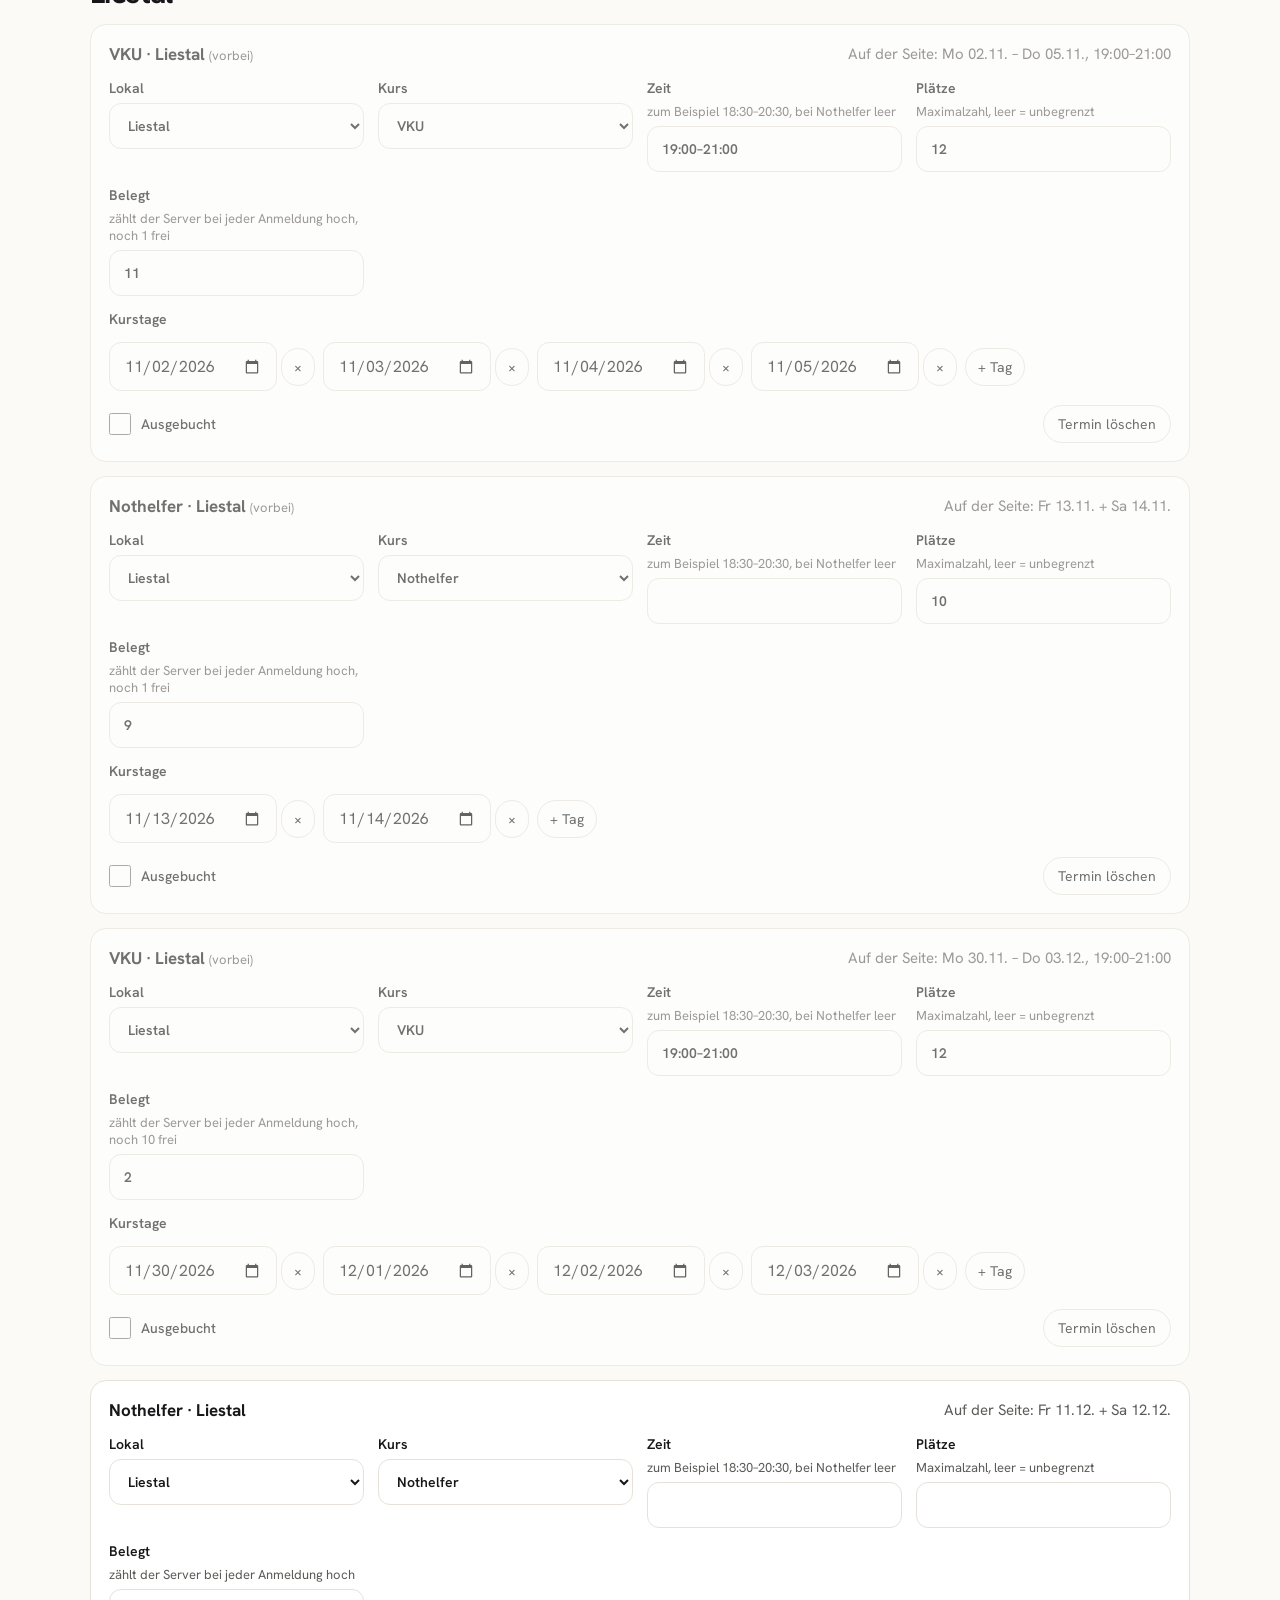
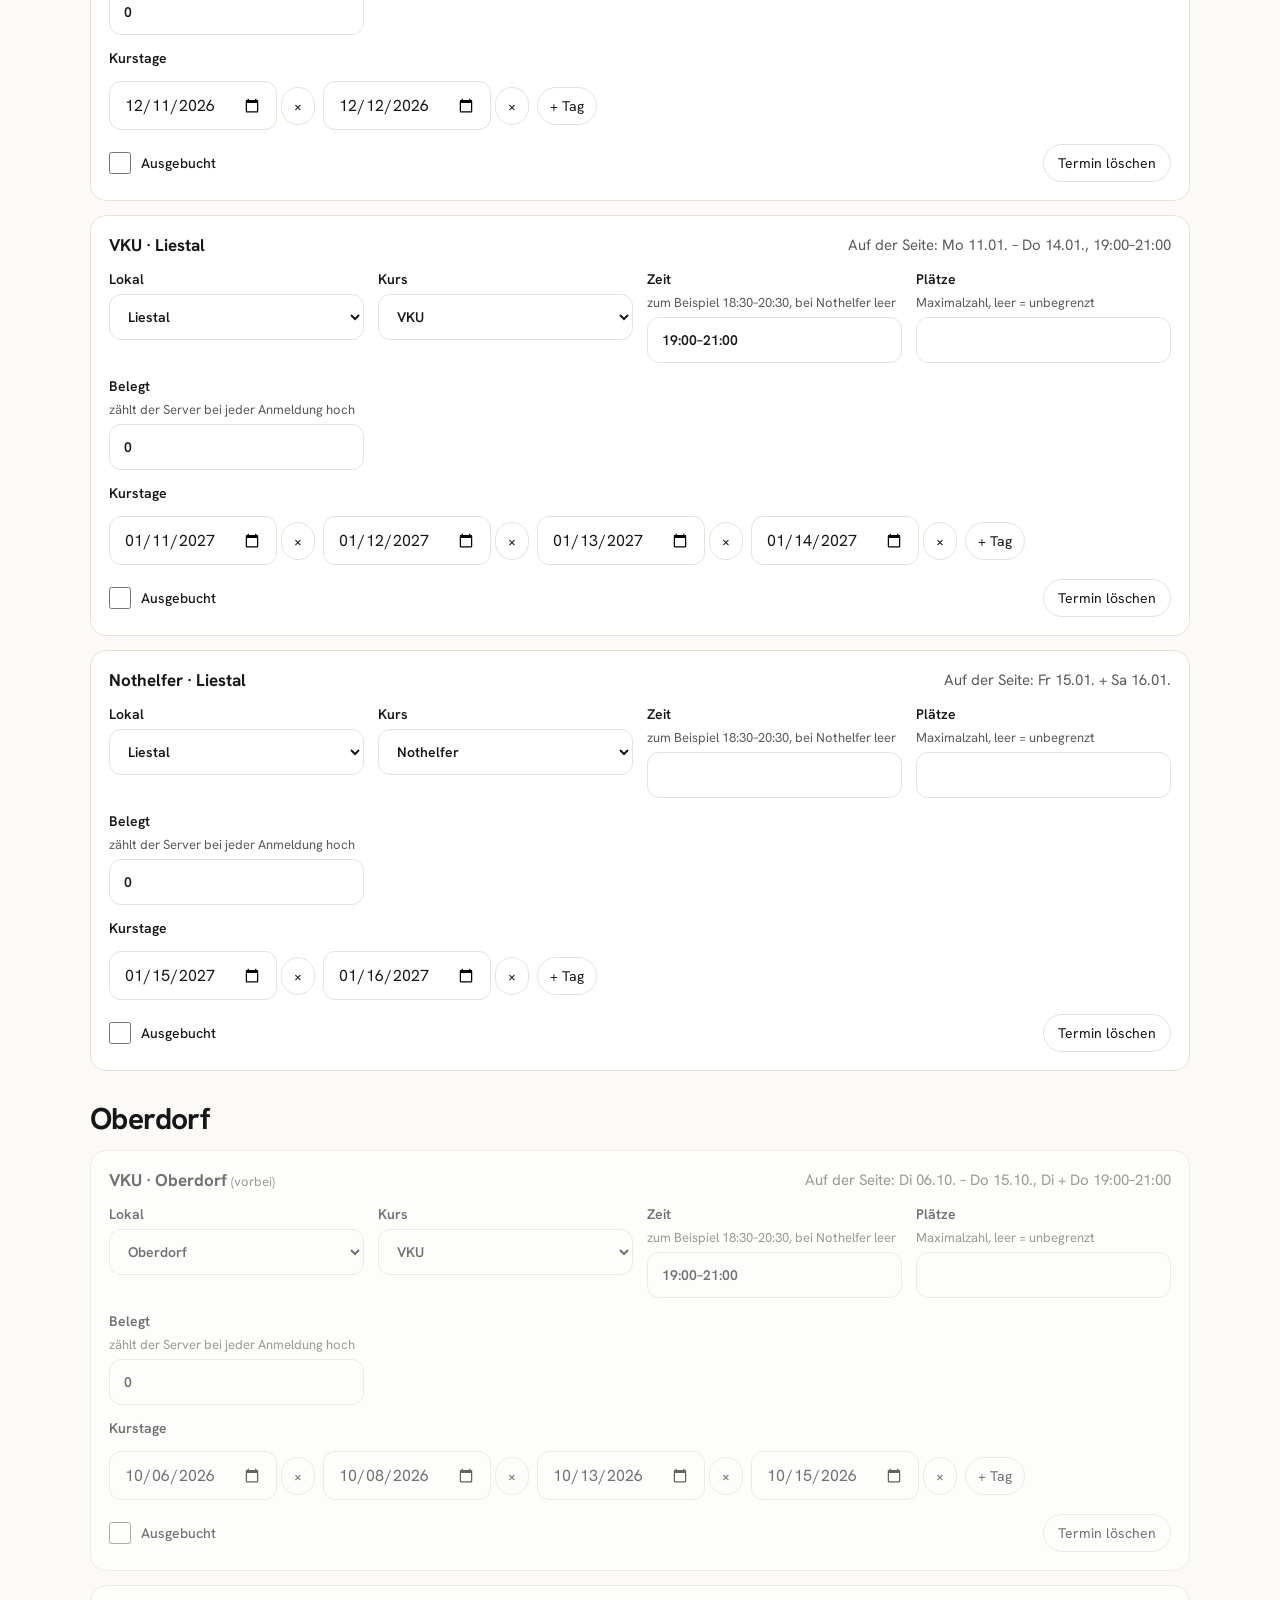
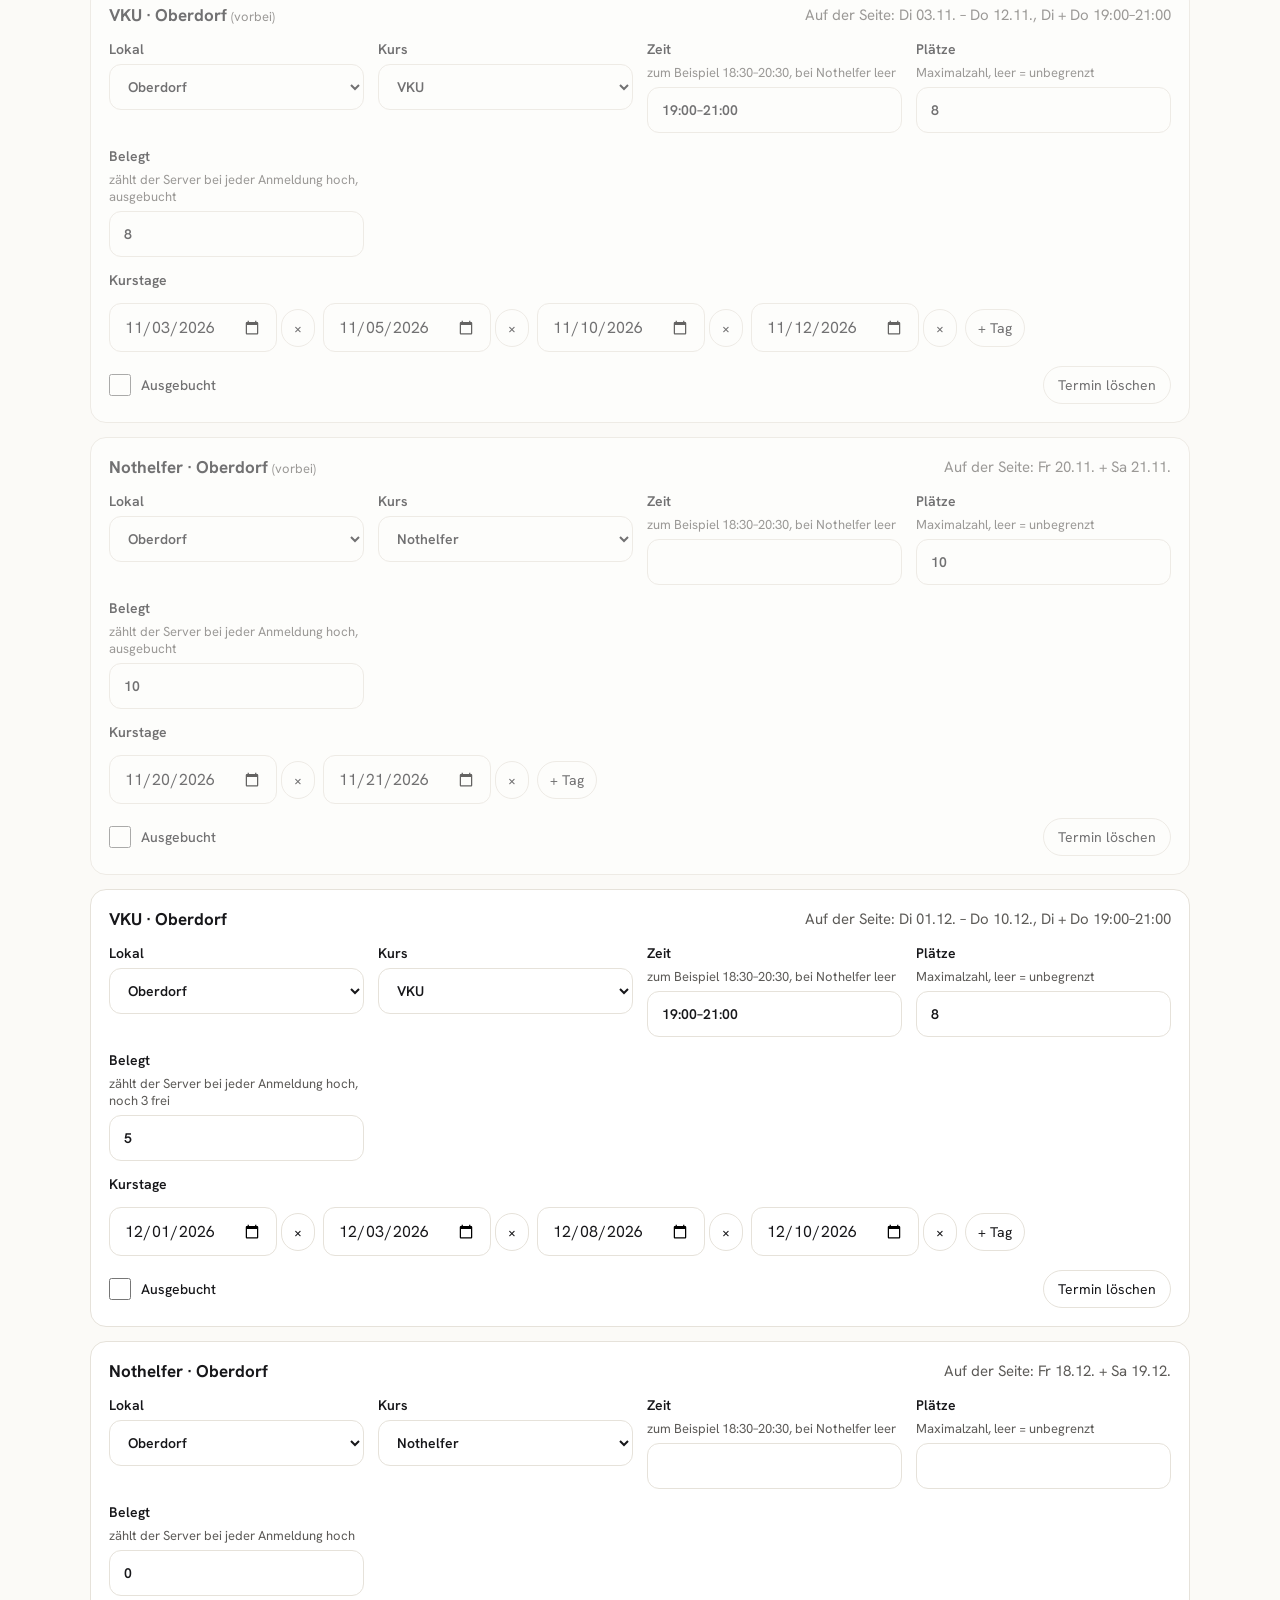
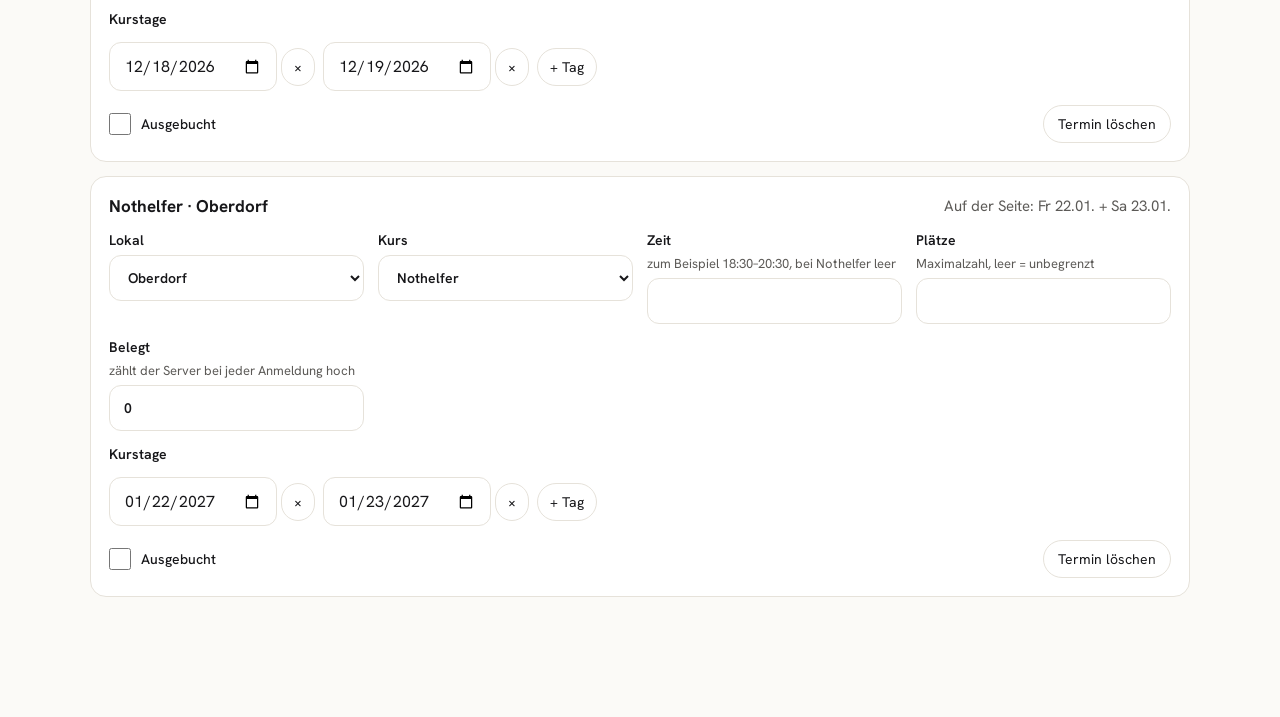
==== commit 8ff46780: "Alle ausgefüllten Knöpfe einheitlich blau statt teils schwarz Seite, Unterseite Neu ab 2027 und Verw" ====
--- a/verwaltung/index.html
+++ b/verwaltung/index.html
@@ -20,7 +20,7 @@
 input[type=checkbox]{width:22px;height:22px;min-height:22px;padding:0;margin:0}
 label{display:flex;flex-direction:column;gap:6px;font-size:14px;font-weight:600}
 label.zeile{flex-direction:row;align-items:center;gap:10px;font-weight:500}
-.btn{display:inline-flex;align-items:center;justify-content:center;min-height:46px;padding:0 22px;border-radius:999px;border:none;background:var(--ink);color:var(--bg);font:inherit;font-weight:600;cursor:pointer;text-decoration:none;white-space:nowrap}
+.btn{display:inline-flex;align-items:center;justify-content:center;min-height:46px;padding:0 22px;border-radius:999px;border:none;background:var(--accent);color:var(--accentInk);font:inherit;font-weight:600;cursor:pointer;text-decoration:none;white-space:nowrap}
 .btn:hover{opacity:.88}
 .btn.gelb{background:var(--accent);color:var(--accentInk)}
 .btn.ghost{background:transparent;color:var(--ink);border:1px solid var(--line)}
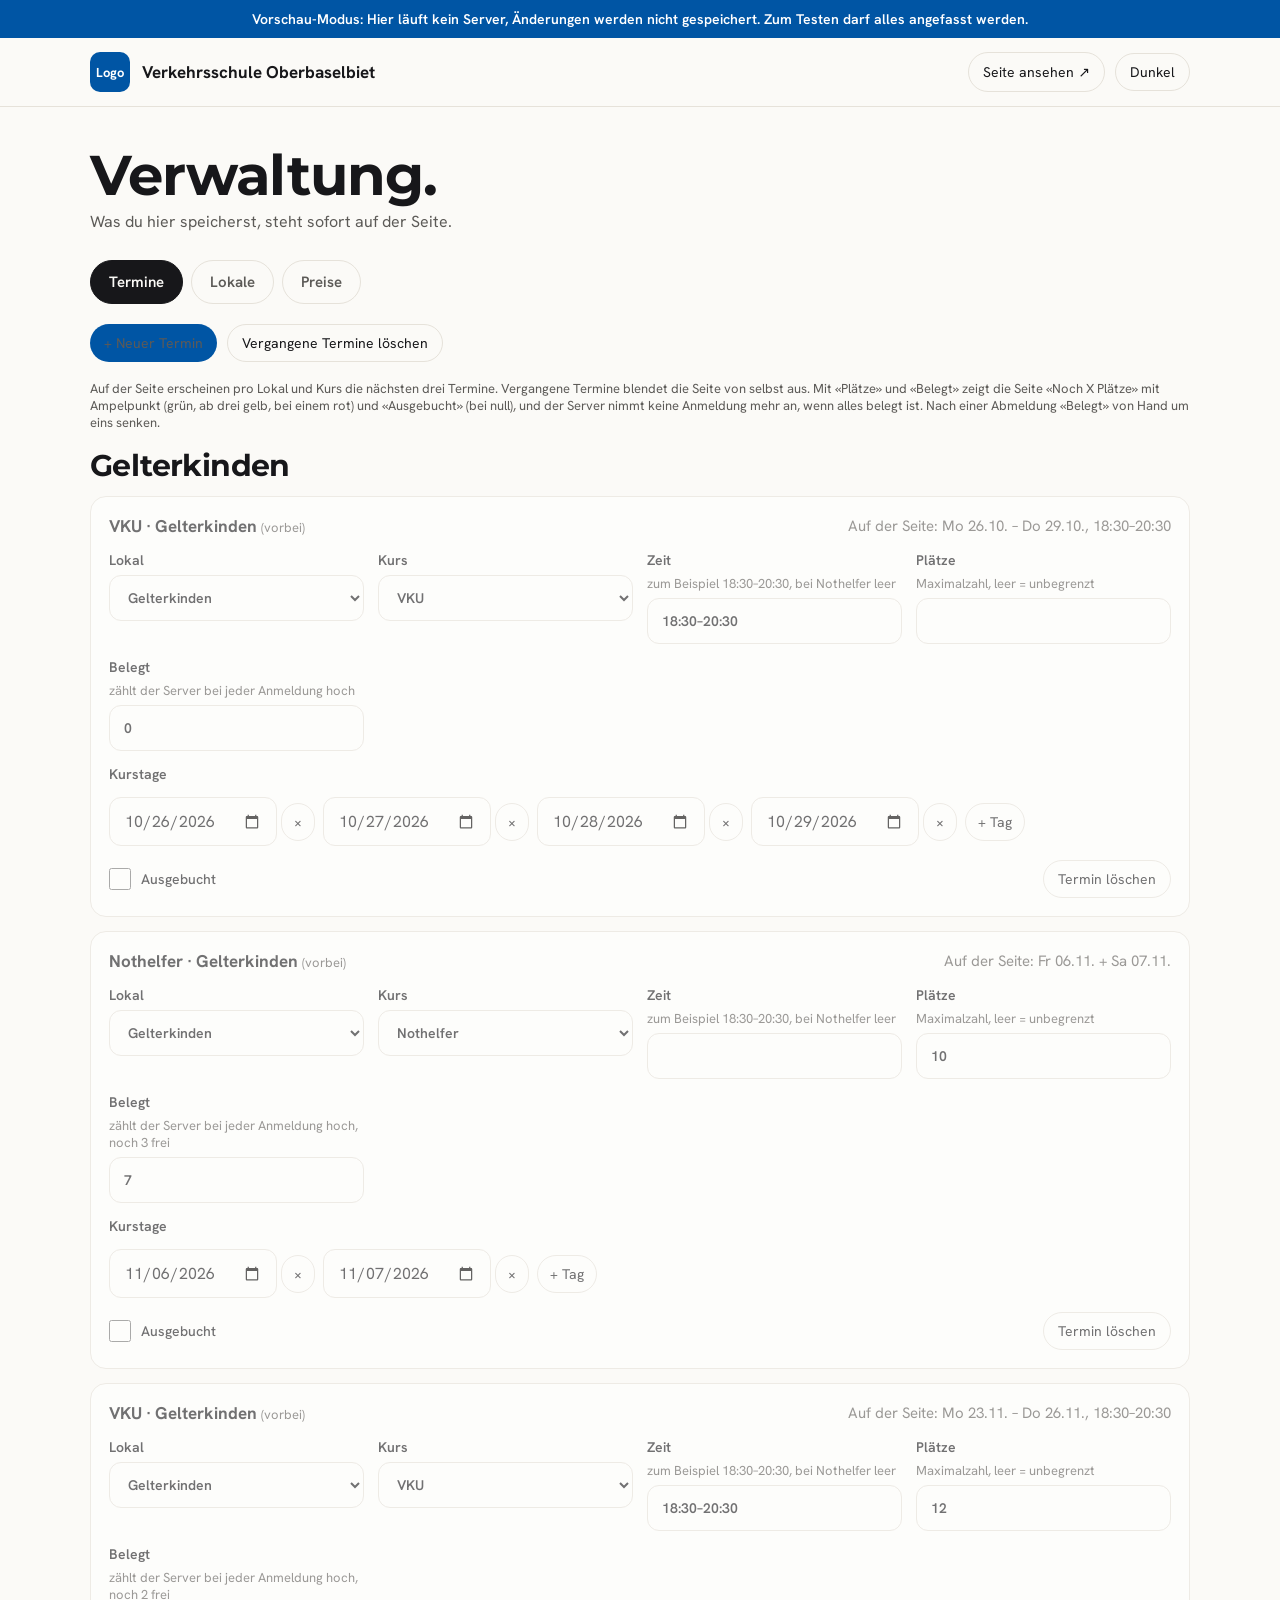
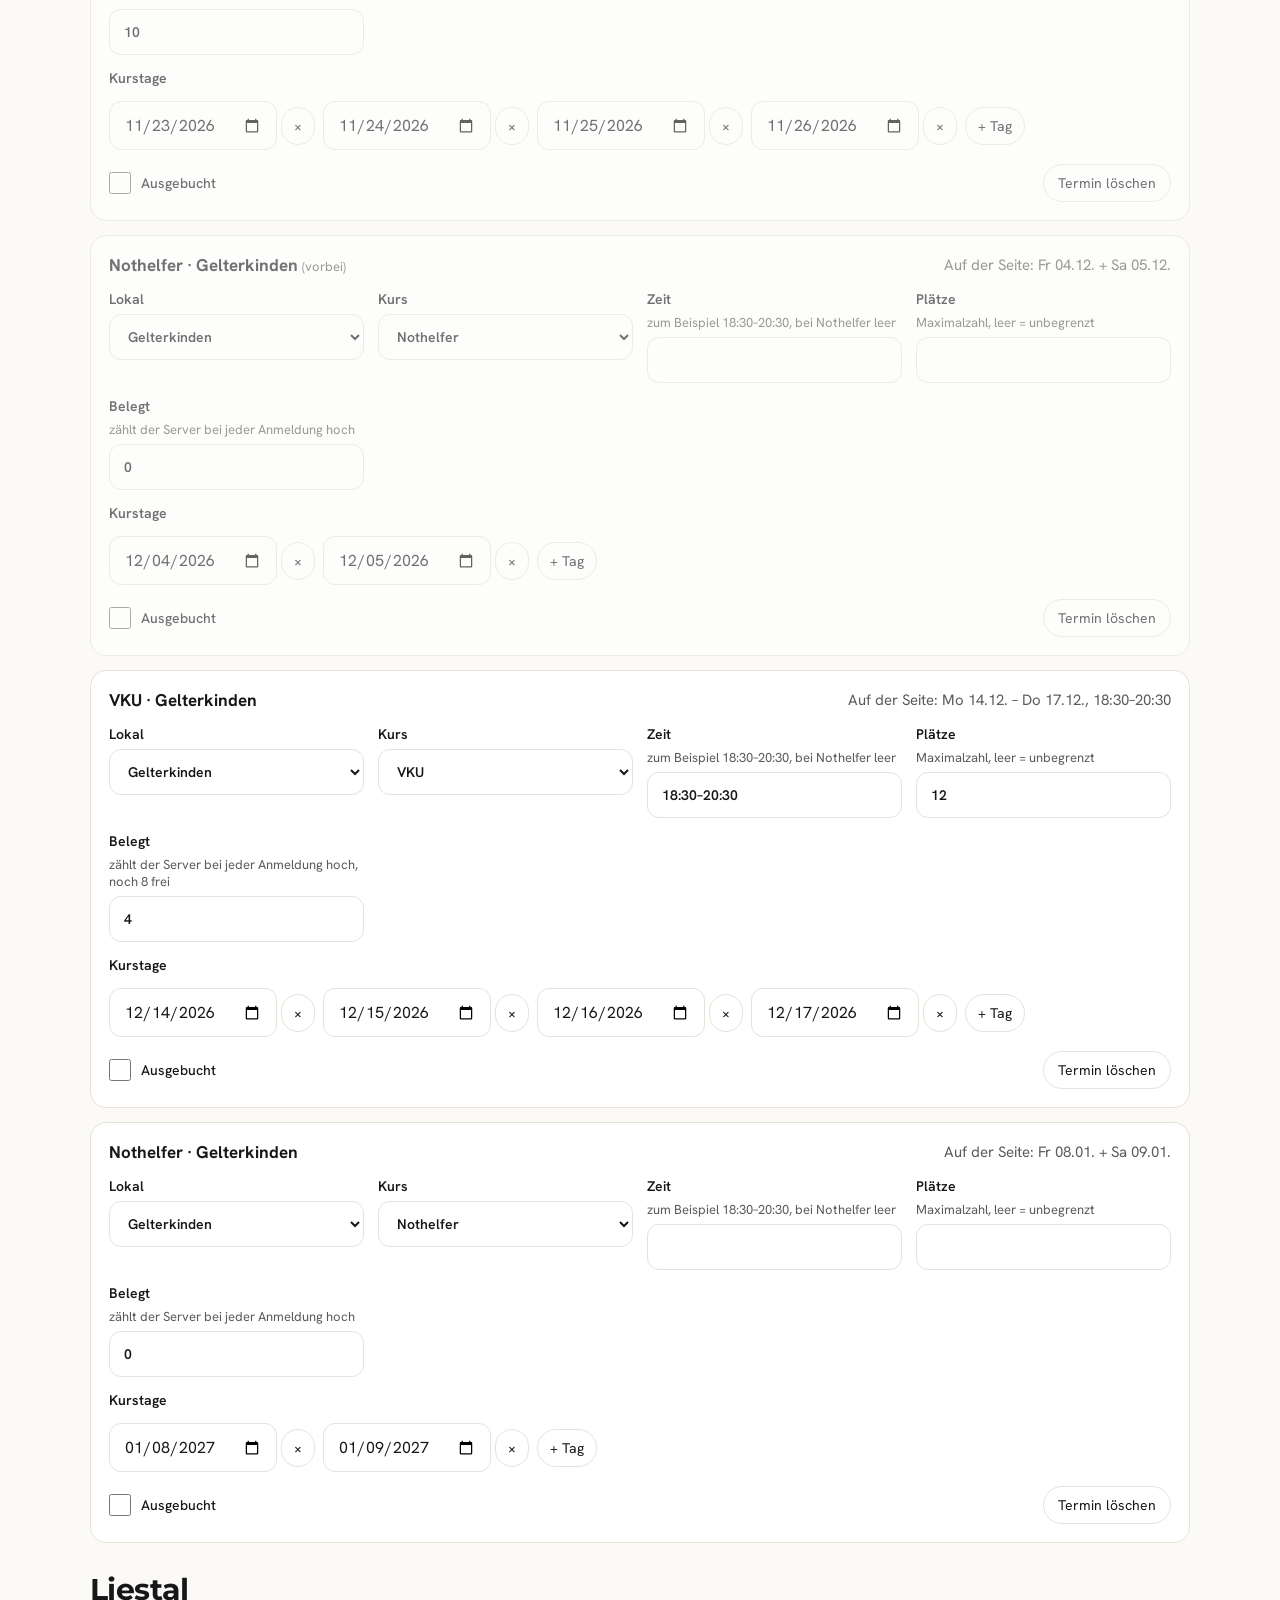
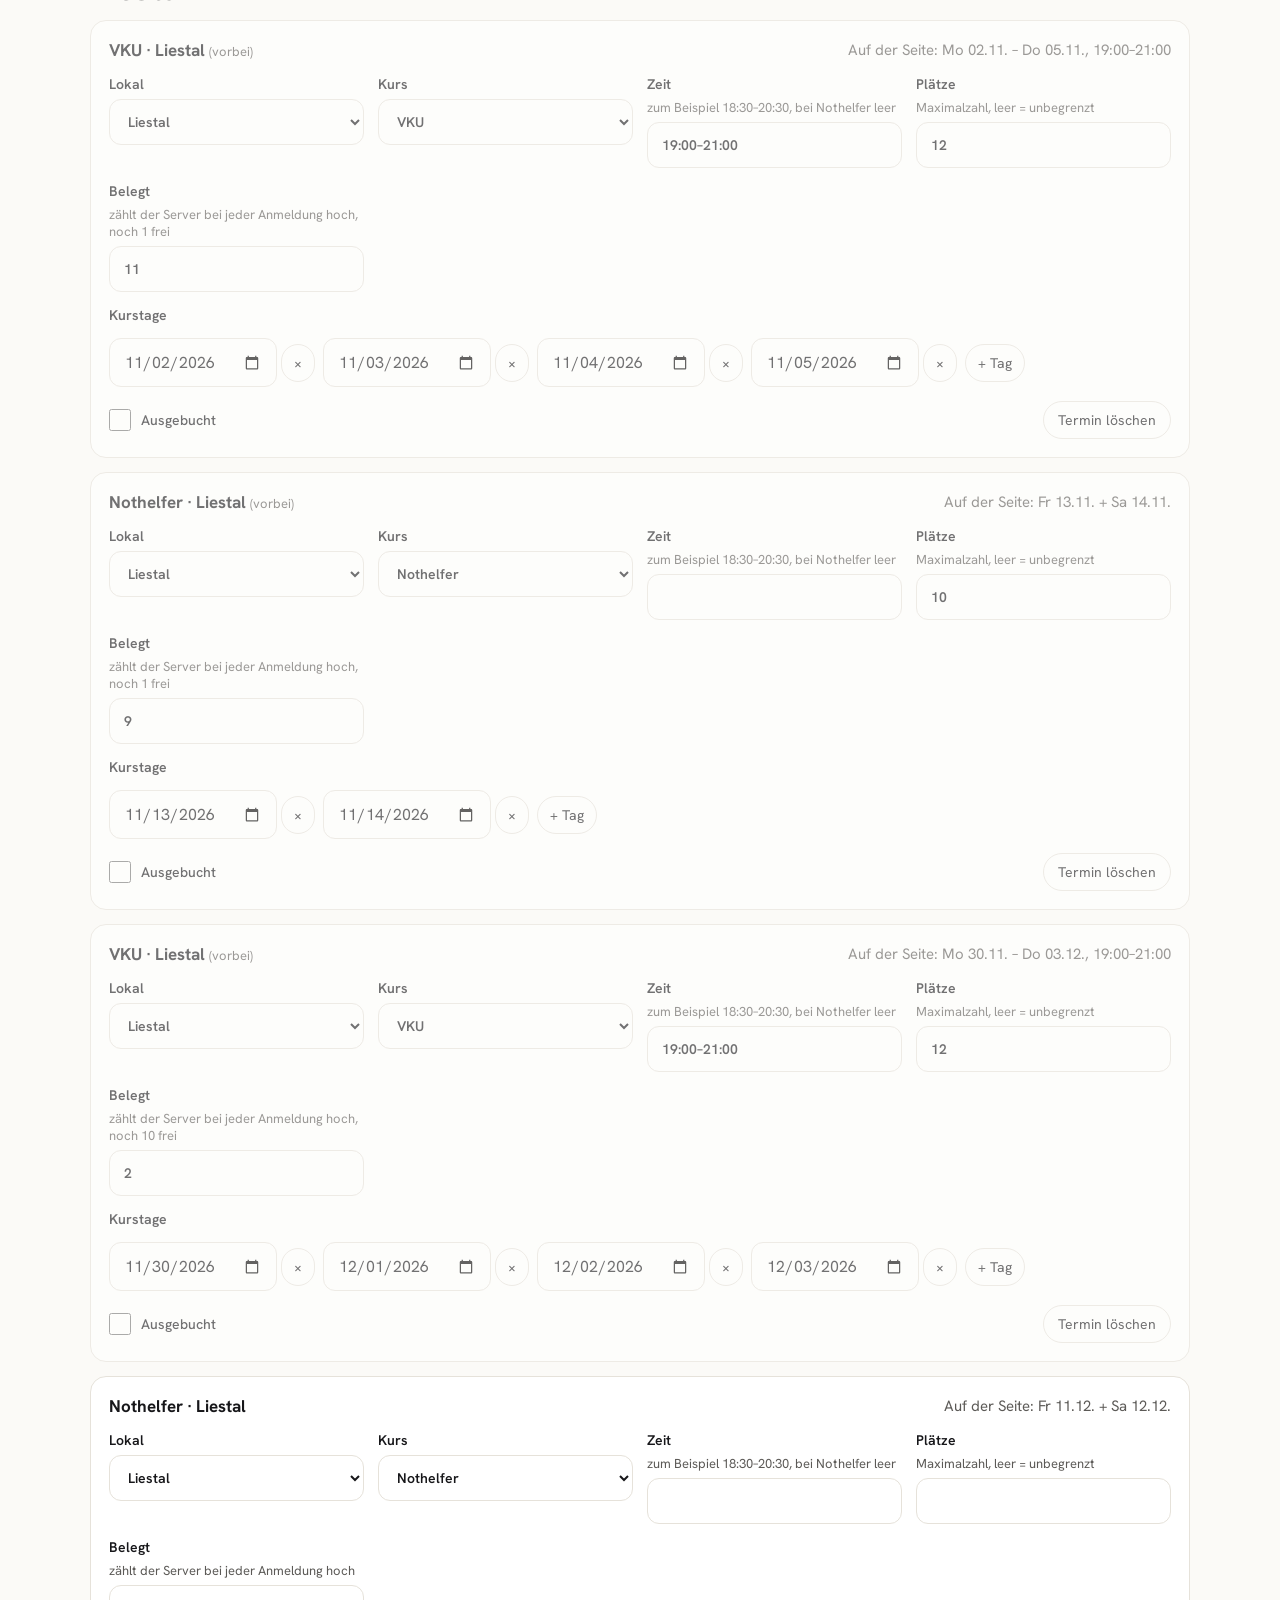
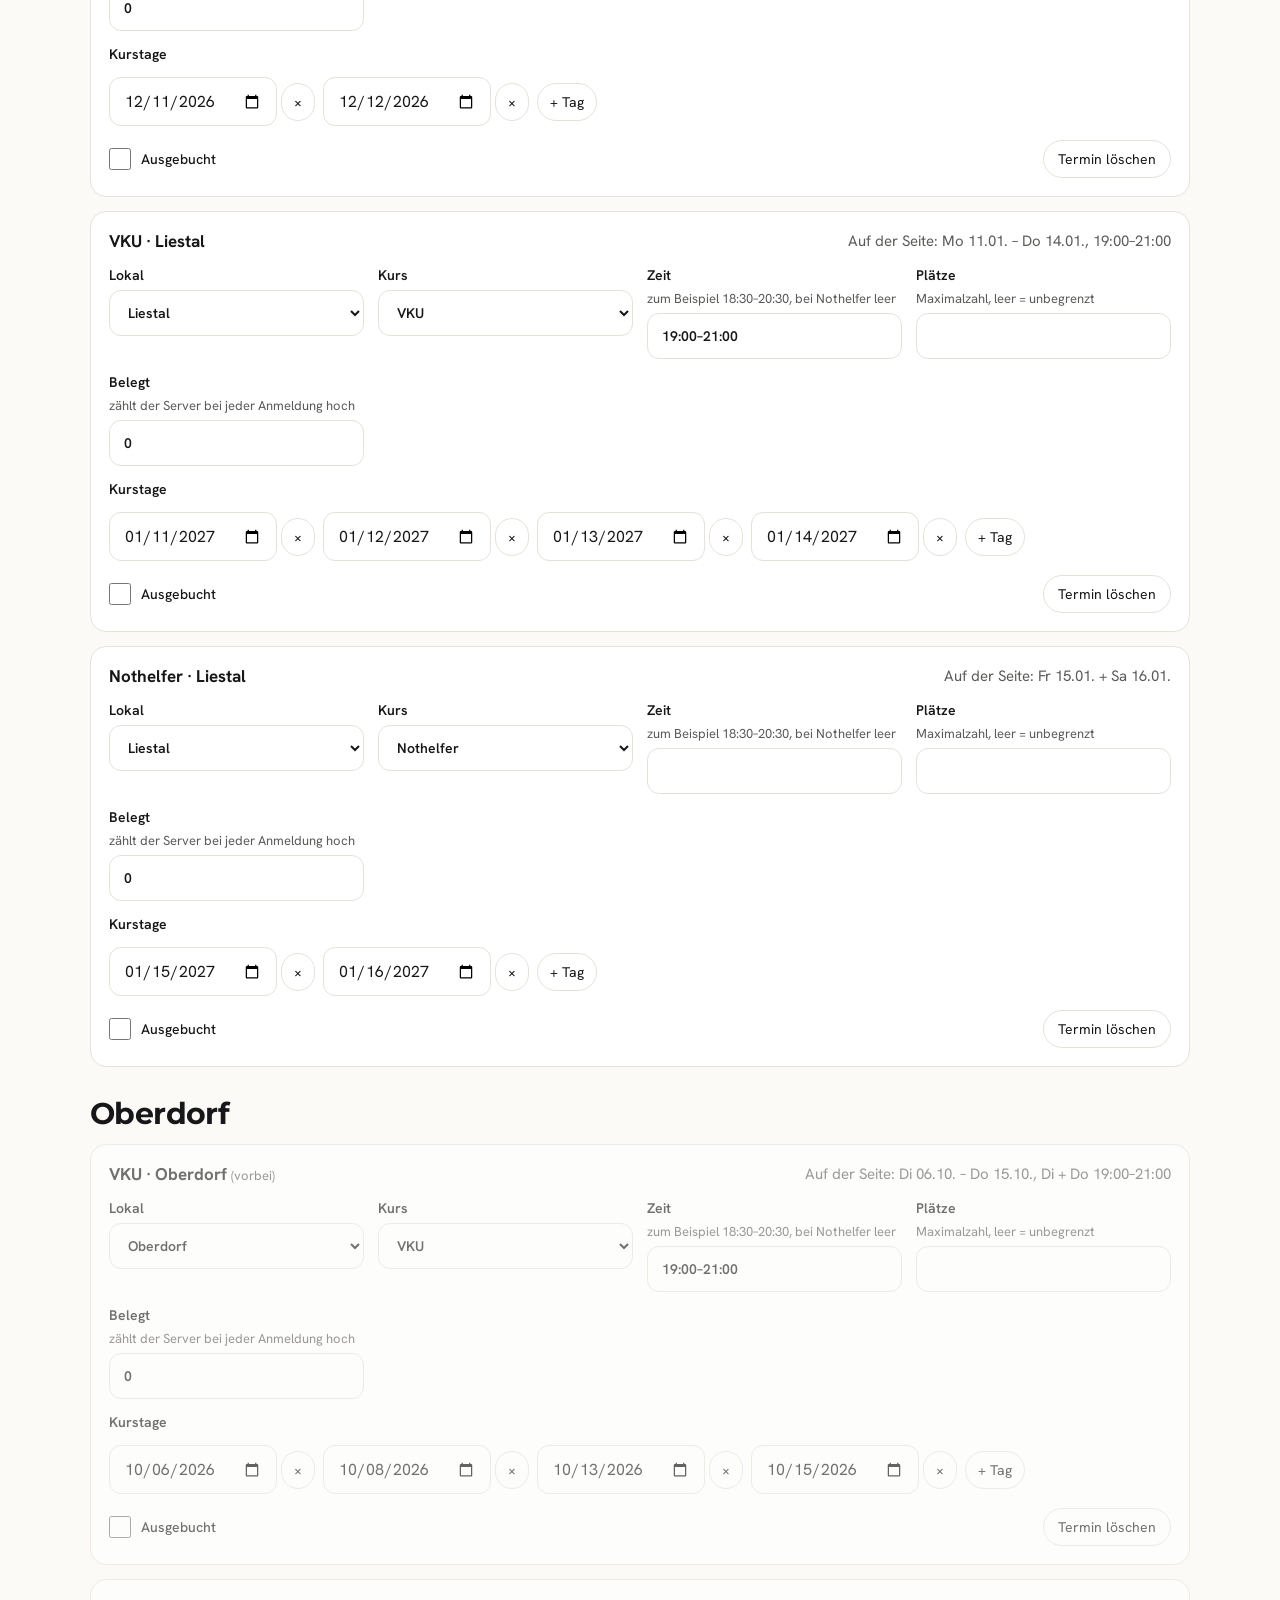
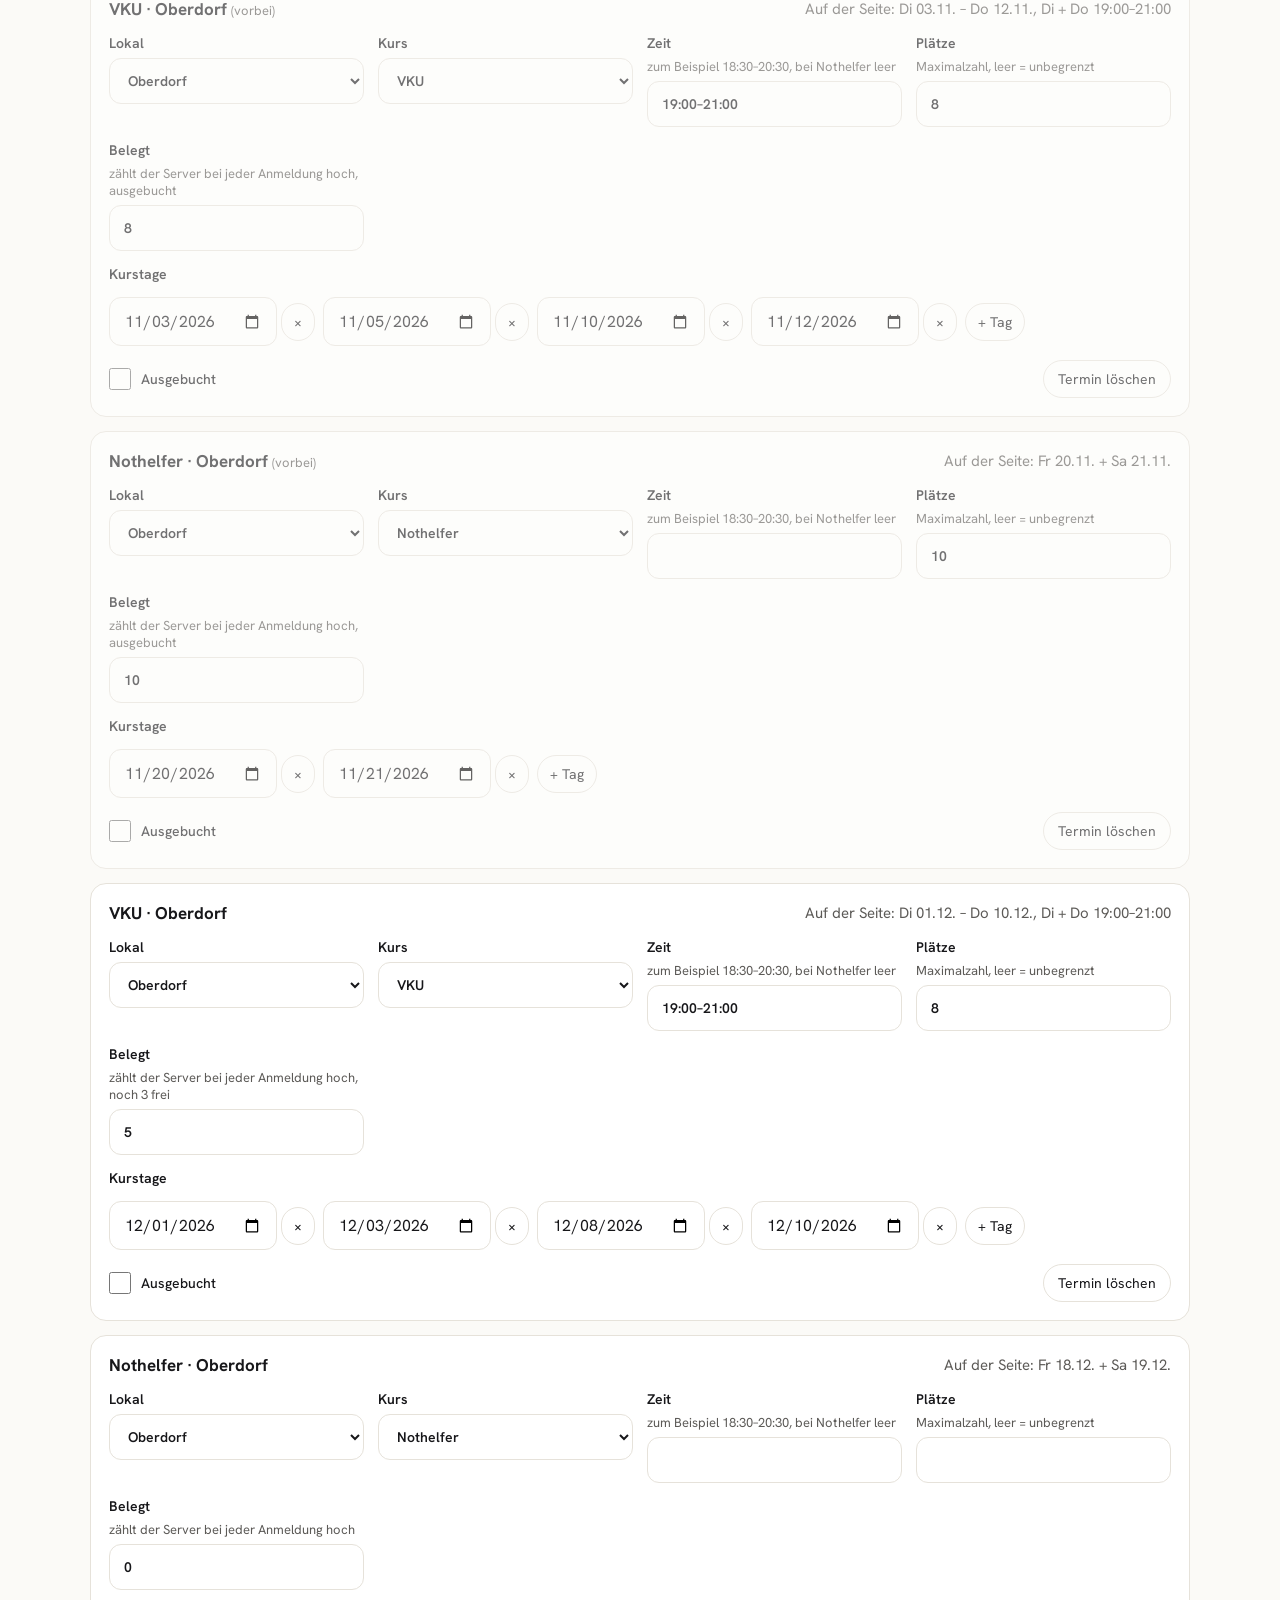
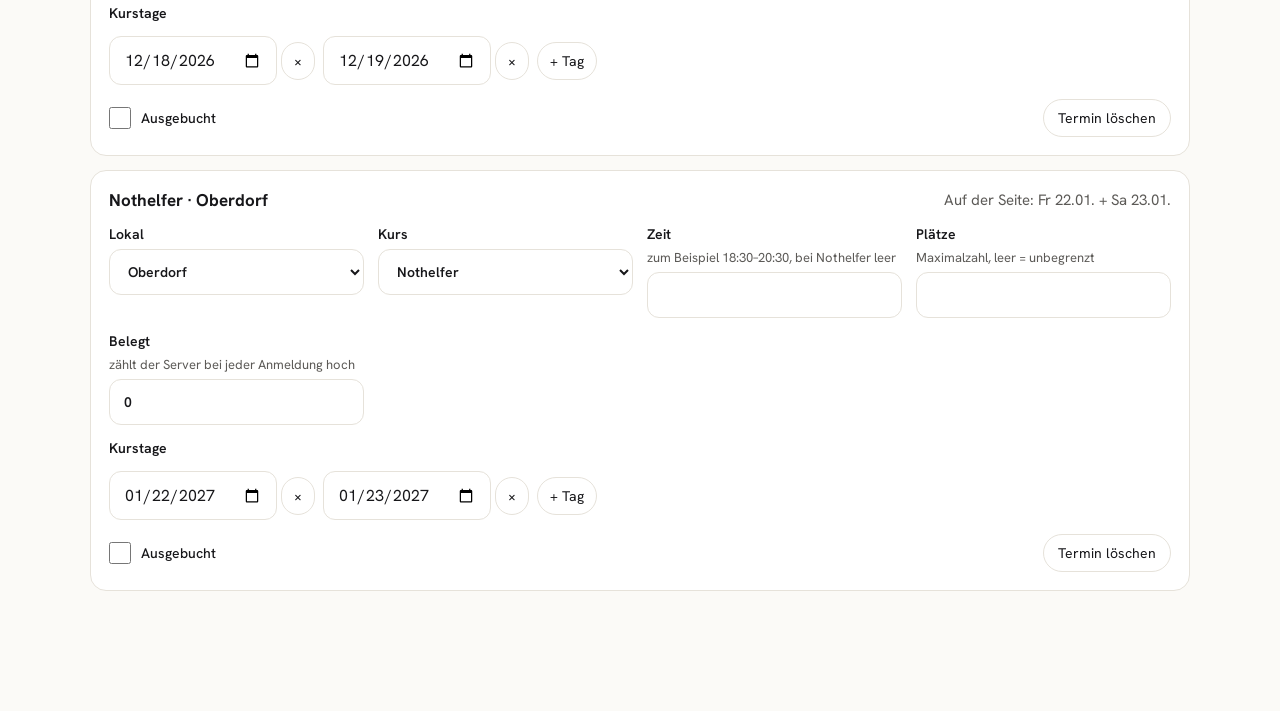
==== commit 418fdf04: "Acht Fahrlehrer/innen (Thomas Egenter raus), Titel in Montserrat, VKU CHF 190.00 Co-Authored-By: Cla" ====
--- a/verwaltung/index.html
+++ b/verwaltung/index.html
@@ -13,7 +13,7 @@
   min-height:100vh;background:var(--bg);color:var(--ink);font-family:"Hanken Grotesk",system-ui,sans-serif;transition:background .3s,color .3s}
 .site.dark{--bg:#0F1012;--surface:#181A1D;--line:#2A2D31;--ink:#F2F1EE;--muted:#A8A6A1;--accent:#2F6BC8;--accentInk:#FFFFFF;--soft:#1D2024;--rot:#F97066;--gruen:#5BD08A}
 a{color:var(--ink)}
-.serif{font-family:"Hanken Grotesk",system-ui,sans-serif;font-weight:700;letter-spacing:-0.02em}
+.serif{font-family:"Montserrat","Hanken Grotesk",system-ui,sans-serif;font-weight:700;letter-spacing:-0.02em}
 input,textarea,select{font:inherit;color:var(--ink);background:var(--surface);border:1px solid var(--line);border-radius:12px;padding:12px 14px;min-height:46px;box-sizing:border-box;width:100%}
 textarea{min-height:120px;line-height:1.5;resize:vertical}
 input:focus,textarea:focus,select:focus{outline:2px solid var(--accent);outline-offset:1px}
--- a/schriften/schriften.css
+++ b/schriften/schriften.css
@@ -1,5 +1,5 @@
-/* Schriften lokal, statt von Google. Lizenz: SIL Open Font License (Hanken Grotesk, Montserrat, Archivo, Space Grotesk).
-   Montserrat, Archivo und Space Grotesk sind die drei Titelschriften zur Auswahl (Wunsch der Fahrlehrer/innen, 2. November 2026). */
+/* Schriften lokal, statt von Google. Lizenz: SIL Open Font License (Hanken Grotesk, Montserrat).
+   Titel in Montserrat (Wahl der Fahrlehrer/innen, 18. November 2026): 800 für den Haupttitel, 700 für alle anderen Titel. Text in Hanken Grotesk. */
 @font-face {
   font-family: 'Hanken Grotesk';
   font-style: normal;
@@ -33,34 +33,18 @@
   unicode-range: U+0000-00FF, U+0131, U+0152-0153, U+02BB-02BC, U+02C6, U+02DA, U+02DC, U+0304, U+0308, U+0329, U+2000-206F, U+20AC, U+2122, U+2191, U+2193, U+2212, U+2215, U+FEFF, U+FFFD;
 }
 @font-face {
-  font-family: 'Archivo';
+  font-family: 'Montserrat';
   font-style: normal;
   font-weight: 700;
   font-display: swap;
-  src: url(archivo-latin-ext-700-normal.woff2) format('woff2');
+  src: url(montserrat-latin-ext-700-normal.woff2) format('woff2');
   unicode-range: U+0100-02BA, U+02BD-02C5, U+02C7-02CC, U+02CE-02D7, U+02DD-02FF, U+0304, U+0308, U+0329, U+1D00-1DBF, U+1E00-1E9F, U+1EF2-1EFF, U+2020, U+20A0-20AB, U+20AD-20C4, U+2113, U+2C60-2C7F, U+A720-A7FF;
 }
 @font-face {
-  font-family: 'Archivo';
+  font-family: 'Montserrat';
   font-style: normal;
   font-weight: 700;
   font-display: swap;
-  src: url(archivo-latin-700-normal.woff2) format('woff2');
+  src: url(montserrat-latin-700-normal.woff2) format('woff2');
   unicode-range: U+0000-00FF, U+0131, U+0152-0153, U+02BB-02BC, U+02C6, U+02DA, U+02DC, U+0304, U+0308, U+0329, U+2000-206F, U+20AC, U+2122, U+2191, U+2193, U+2212, U+2215, U+FEFF, U+FFFD;
 }
-@font-face {
-  font-family: 'Space Grotesk';
-  font-style: normal;
-  font-weight: 700;
-  font-display: swap;
-  src: url(space-grotesk-latin-ext-700-normal.woff2) format('woff2');
-  unicode-range: U+0100-02BA, U+02BD-02C5, U+02C7-02CC, U+02CE-02D7, U+02DD-02FF, U+0304, U+0308, U+0329, U+1D00-1DBF, U+1E00-1E9F, U+1EF2-1EFF, U+2020, U+20A0-20AB, U+20AD-20C4, U+2113, U+2C60-2C7F, U+A720-A7FF;
-}
-@font-face {
-  font-family: 'Space Grotesk';
-  font-style: normal;
-  font-weight: 700;
-  font-display: swap;
-  src: url(space-grotesk-latin-700-normal.woff2) format('woff2');
-  unicode-range: U+0000-00FF, U+0131, U+0152-0153, U+02BB-02BC, U+02C6, U+02DA, U+02DC, U+0304, U+0308, U+0329, U+2000-206F, U+20AC, U+2122, U+2191, U+2193, U+2212, U+2215, U+FEFF, U+FFFD;
-}
